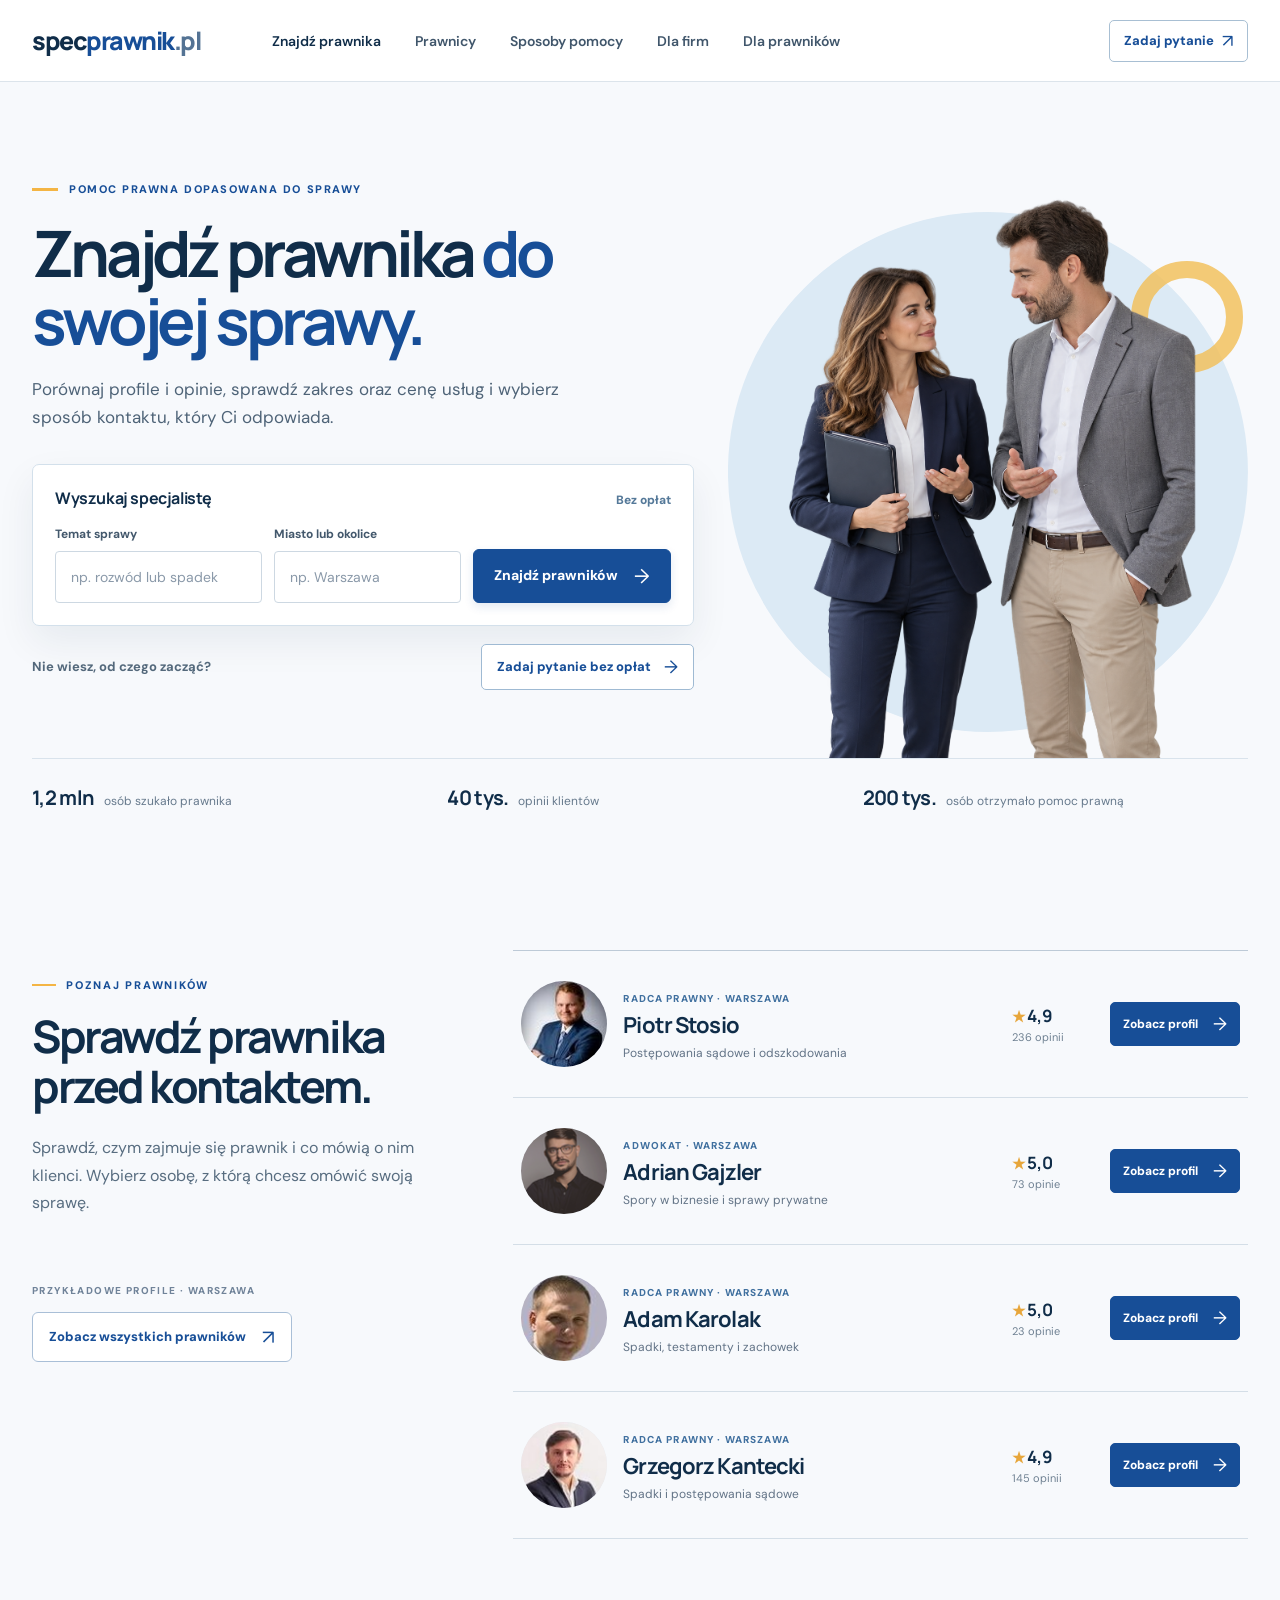
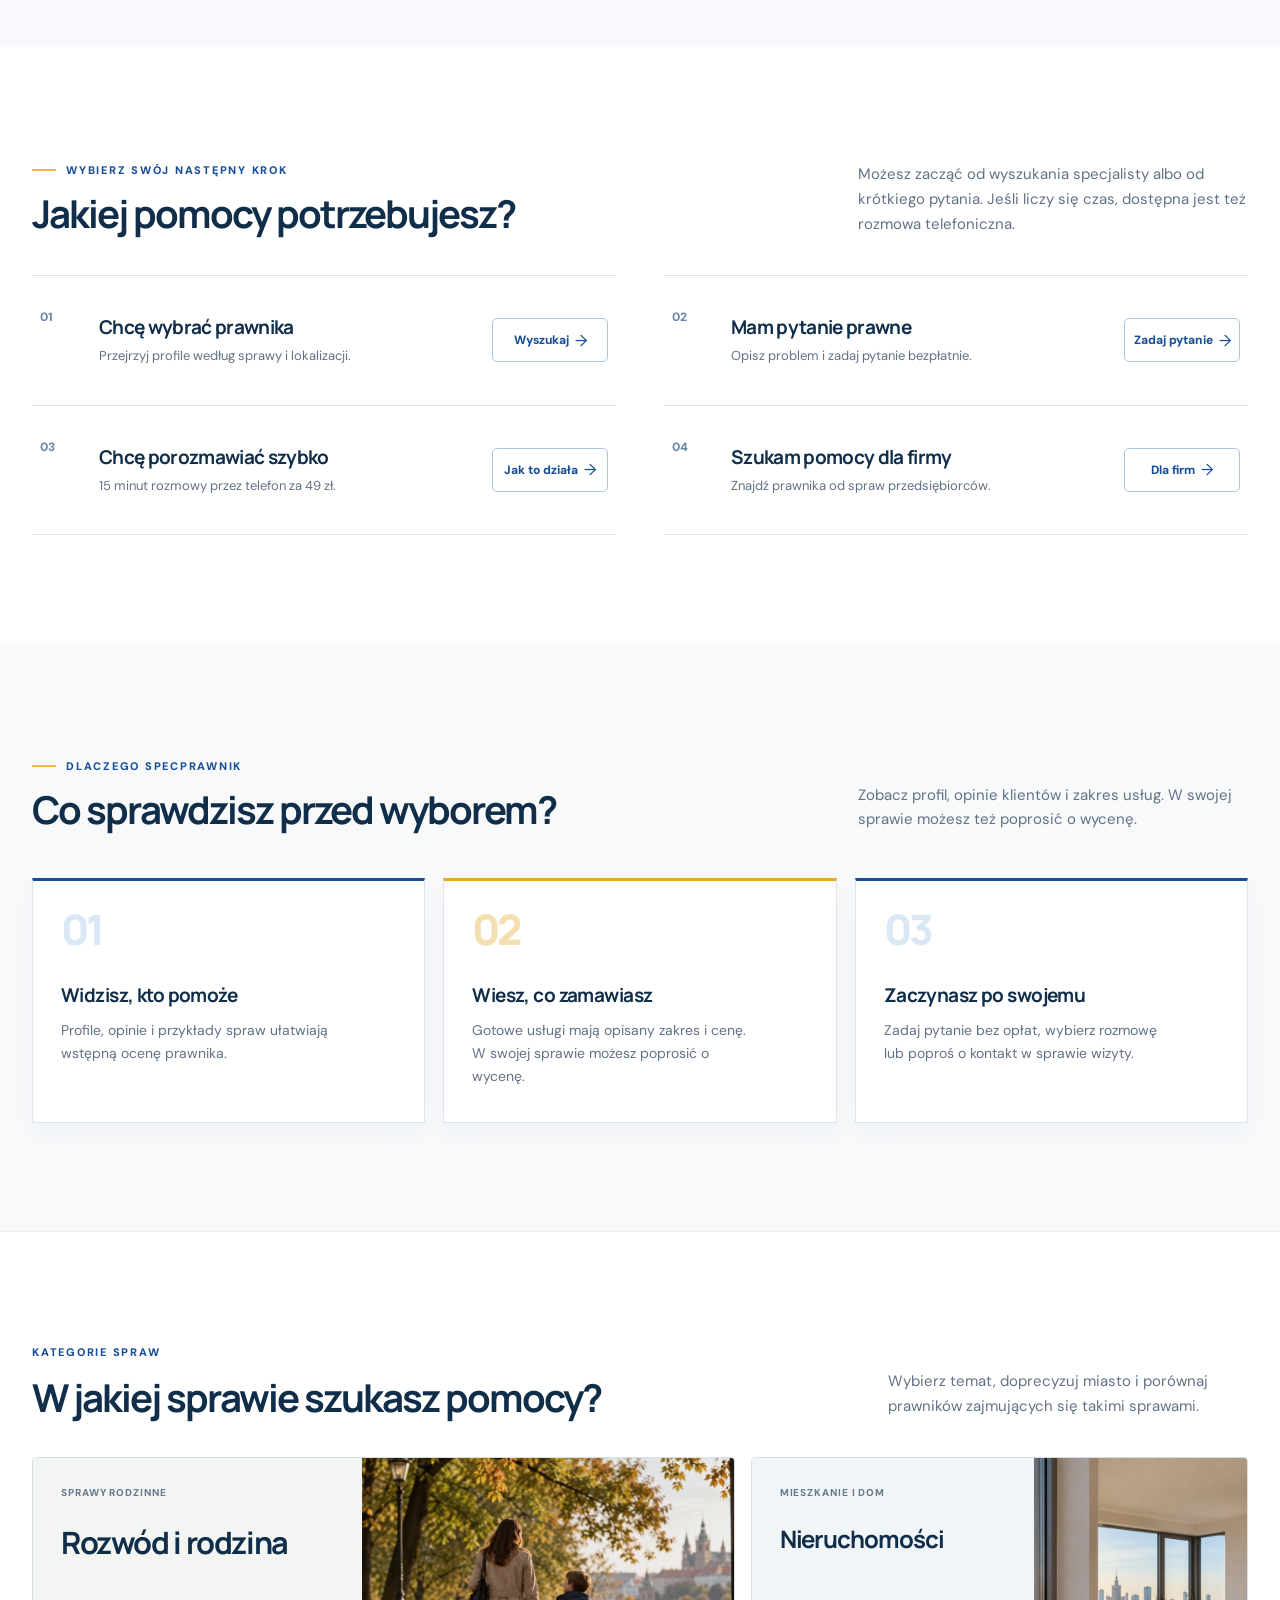
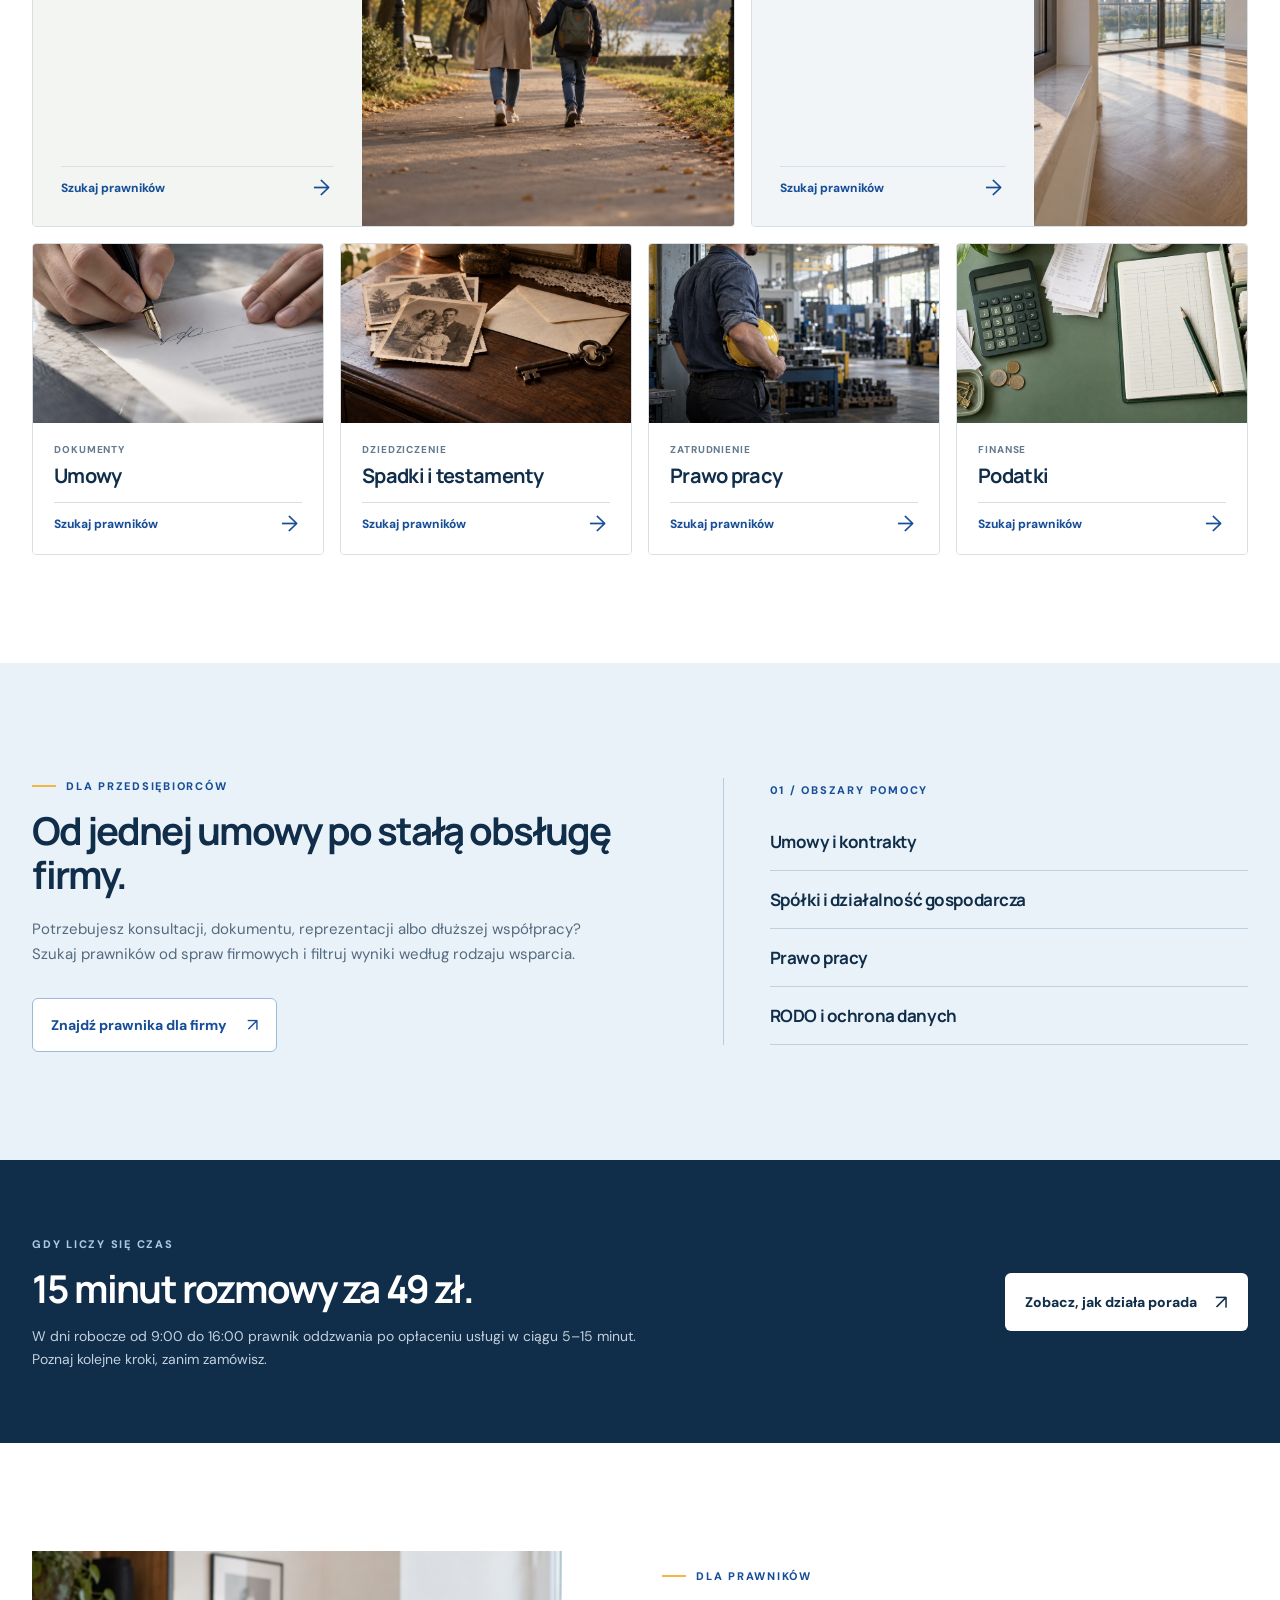
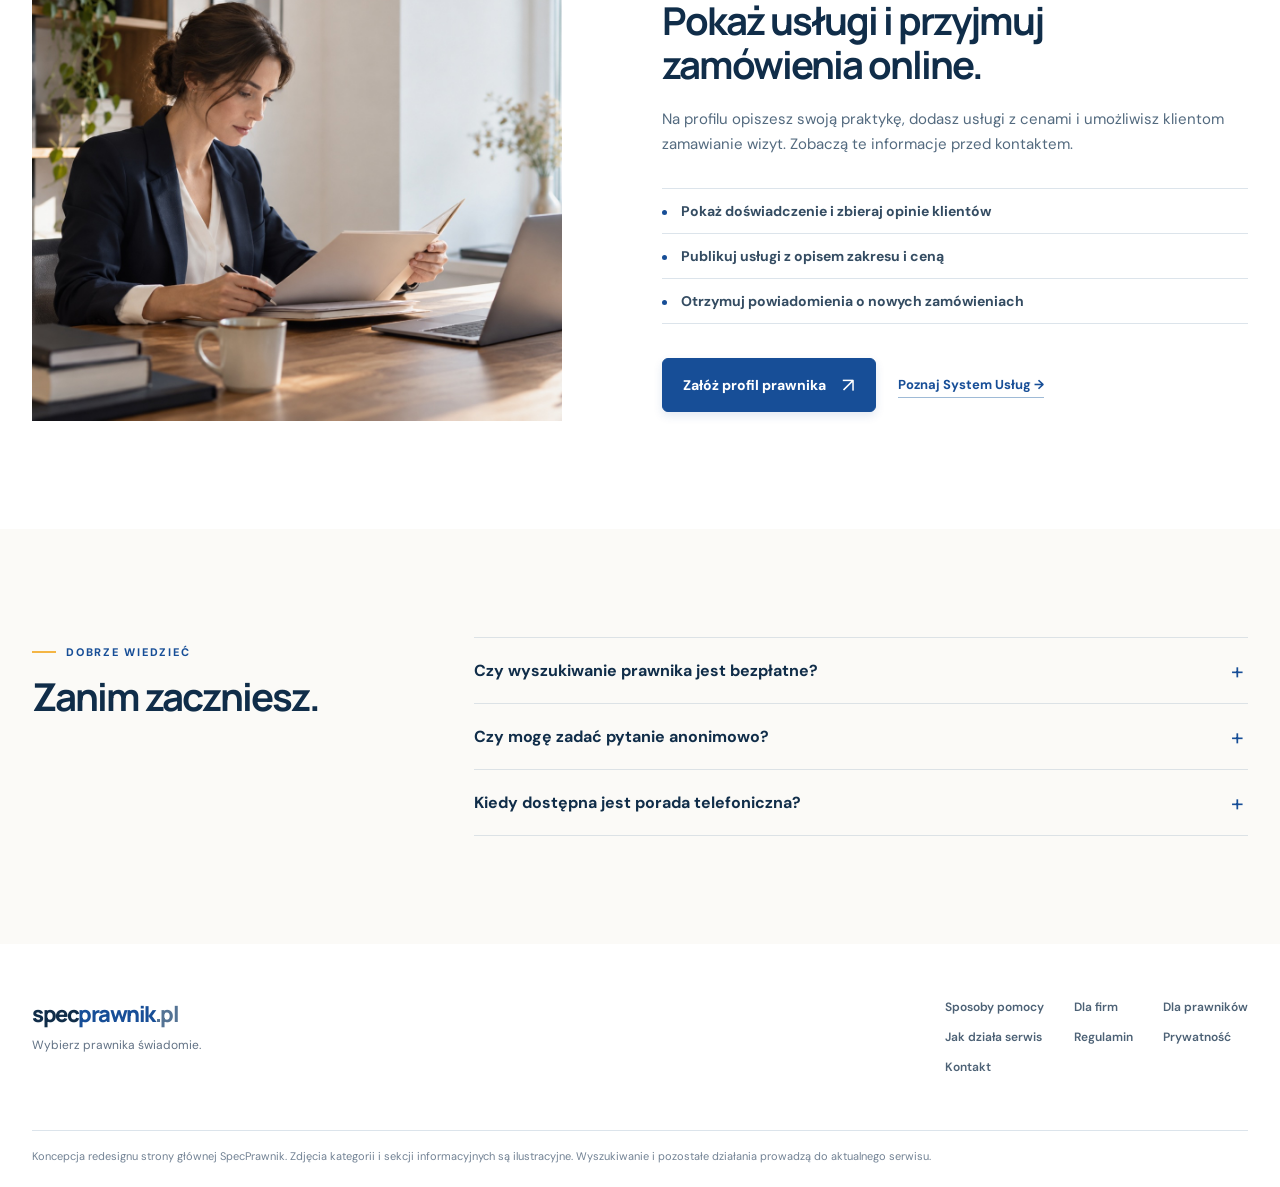
==== index.html @ a9ce884f "Initial SpecPrawnik redesign preview" ====
<!doctype html>
<html lang="pl">
  <head>
    <meta charset="UTF-8" />
    <meta name="viewport" content="width=device-width, initial-scale=1" />
    <meta name="theme-color" content="#f7f9fc" />
    <meta name="description" content="Porównaj prawników, opinie i usługi. Zadaj pytanie bez opłat, poproś o wycenę lub zamów rozmowę telefoniczną." />
    <meta name="robots" content="noindex, nofollow, noarchive, nosnippet" />
    <title>SpecPrawnik — wybierz prawnika bez zgadywania</title>
    <link rel="preconnect" href="https://fonts.googleapis.com" />
    <link rel="preconnect" href="https://fonts.gstatic.com" crossorigin />
    <link href="https://fonts.googleapis.com/css2?family=DM+Sans:wght@400;500;600;700&family=Manrope:wght@400;500;600;700;800&display=swap" rel="stylesheet" />
    <link rel="stylesheet" href="styles.css?v=7" />
    <script src="main.js?v=3" defer></script>
  </head>
  <body>
    <a class="skip-link" href="#main">Przejdź do treści</a>
    <header class="site-header">
      <div class="scroll-progress" aria-hidden="true"></div>
      <div class="shell header-inner">
        <a class="wordmark" href="#top" aria-label="SpecPrawnik, strona główna">spec<span>prawnik</span><i>.pl</i></a>
        <button class="menu-toggle" type="button" aria-label="Otwórz menu" aria-controls="main-nav" aria-expanded="false">
          <span></span><span></span><span></span>
        </button>
        <nav class="main-nav" id="main-nav" aria-label="Nawigacja główna">
          <a class="nav-active" href="#szukaj">Znajdź prawnika</a>
          <a href="#prawnicy">Prawnicy</a>
          <a href="#sciezki">Sposoby pomocy</a>
          <a href="#dla-firm">Dla firm</a>
          <a href="#dla-prawnikow">Dla prawników</a>
        </nav>
        <a class="header-login" href="https://www.specprawnik.pl/zadaj-bezplatne-pytanie/">Zadaj pytanie <span aria-hidden="true">↗</span></a>
      </div>
    </header>

    <main id="main">
      <section class="hero" id="top" aria-labelledby="hero-title">
        <div class="shell hero-inner">
          <div class="hero-stage">
            <div class="hero-copy">
              <div class="hero-eyebrow"><span aria-hidden="true"></span> POMOC PRAWNA DOPASOWANA DO SPRAWY</div>
              <h1 id="hero-title">Znajdź prawnika <em>do swojej sprawy.</em></h1>
              <p class="hero-lead">Porównaj profile i opinie, sprawdź zakres oraz cenę usług i wybierz sposób kontaktu, który Ci odpowiada.</p>

              <form class="hero-search" id="szukaj" action="https://www.specprawnik.pl/prawnik/" method="get">
                <div class="hero-search-head"><strong>Wyszukaj specjalistę</strong><span>Bez opłat</span></div>
                <div class="hero-search-fields">
                  <div class="field">
                    <label for="issue">Temat sprawy</label>
                    <input id="issue" name="q" type="search" placeholder="np. rozwód lub spadek" autocomplete="off" />
                  </div>
                  <div class="field">
                    <label for="city">Miasto lub okolice</label>
                    <input id="city" name="city" type="search" placeholder="np. Warszawa" autocomplete="address-level2" />
                  </div>
                  <button class="primary-button" type="submit">Znajdź prawników <span aria-hidden="true">→</span></button>
                </div>
              </form>

              <div class="hero-question">
                <p>Nie wiesz, od czego zacząć?</p>
                <a href="https://www.specprawnik.pl/zadaj-bezplatne-pytanie/">Zadaj pytanie bez opłat <span aria-hidden="true">→</span></a>
              </div>
            </div>
            <figure class="hero-media">
              <img src="assets/hero-people.png" alt="Ilustracyjna prawniczka rozmawia z klientem" width="1024" height="1536" fetchpriority="high" />
            </figure>
          </div>
          <div class="hero-proof" aria-label="SpecPrawnik w liczbach">
            <div><strong>1,2 mln</strong><span>osób szukało prawnika</span></div>
            <div><strong>40 tys.</strong><span>opinii klientów</span></div>
            <div><strong>200 tys.</strong><span>osób otrzymało pomoc prawną</span></div>
          </div>
        </div>
      </section>

      <section class="featured-lawyers section-space" id="prawnicy" aria-labelledby="featured-heading">
        <div class="shell featured-layout">
          <div class="featured-intro">
            <span class="section-index">POZNAJ PRAWNIKÓW</span>
            <h2 id="featured-heading">Sprawdź prawnika przed kontaktem.</h2>
            <p>Sprawdź, czym zajmuje się prawnik i co mówią o nim klienci. Wybierz osobę, z którą chcesz omówić swoją sprawę.</p>
            <div class="featured-intro-bottom">
              <span class="featured-city">PRZYKŁADOWE PROFILE · WARSZAWA</span>
              <a class="featured-all-link" href="https://www.specprawnik.pl/prawnik/">Zobacz wszystkich prawników <span aria-hidden="true">↗</span></a>
            </div>
          </div>
          <div class="lawyer-list" aria-label="Przykładowe profile prawników z Warszawy">
            <article class="lawyer-list-item">
              <a class="lawyer-row" href="https://www.specprawnik.pl/radca-prawny/piotr-stosio-57300/">
                <img src="assets/piotr-stosio.jpg" alt="" width="86" height="86" loading="lazy" />
                <div class="lawyer-row-copy"><span class="lawyer-row-role">RADCA PRAWNY · WARSZAWA</span><h3>Piotr Stosio</h3><p>Postępowania sądowe i odszkodowania</p></div>
                <div class="lawyer-row-rating"><strong><span aria-hidden="true">★</span> 4,9</strong><span>236 opinii</span></div>
                <span class="lawyer-row-action">Zobacz profil <span>→</span></span>
              </a>
            </article>
            <article class="lawyer-list-item">
              <a class="lawyer-row" href="https://www.specprawnik.pl/adwokat/adrian-gajzler-59143/">
                <img src="assets/adrian-gajzler.png" alt="" width="86" height="86" loading="lazy" />
                <div class="lawyer-row-copy"><span class="lawyer-row-role">ADWOKAT · WARSZAWA</span><h3>Adrian Gajzler</h3><p>Spory w biznesie i sprawy prywatne</p></div>
                <div class="lawyer-row-rating"><strong><span aria-hidden="true">★</span> 5,0</strong><span>73 opinie</span></div>
                <span class="lawyer-row-action">Zobacz profil <span>→</span></span>
              </a>
            </article>
            <article class="lawyer-list-item">
              <a class="lawyer-row" href="https://www.specprawnik.pl/radca-prawny/adam-karolak-50237/">
                <img src="assets/adam-karolak.jpg" alt="" width="86" height="86" loading="lazy" />
                <div class="lawyer-row-copy"><span class="lawyer-row-role">RADCA PRAWNY · WARSZAWA</span><h3>Adam Karolak</h3><p>Spadki, testamenty i zachowek</p></div>
                <div class="lawyer-row-rating"><strong><span aria-hidden="true">★</span> 5,0</strong><span>23 opinie</span></div>
                <span class="lawyer-row-action">Zobacz profil <span>→</span></span>
              </a>
            </article>
            <article class="lawyer-list-item">
              <a class="lawyer-row" href="https://www.specprawnik.pl/radca-prawny/grzegorz-kantecki-56839/">
                <img src="assets/grzegorz-kantecki.jpg" alt="" width="86" height="86" loading="lazy" />
                <div class="lawyer-row-copy"><span class="lawyer-row-role">RADCA PRAWNY · WARSZAWA</span><h3>Grzegorz Kantecki</h3><p>Spadki i postępowania sądowe</p></div>
                <div class="lawyer-row-rating"><strong><span aria-hidden="true">★</span> 4,9</strong><span>145 opinii</span></div>
                <span class="lawyer-row-action">Zobacz profil <span>→</span></span>
              </a>
            </article>
          </div>
        </div>
      </section>

      <section class="paths section-space" id="sciezki" aria-labelledby="paths-heading">
        <div class="shell">
          <div class="section-head paths-head">
            <div><span class="section-index">WYBIERZ SWÓJ NASTĘPNY KROK</span><h2 id="paths-heading">Jakiej pomocy potrzebujesz?</h2></div>
            <p>Możesz zacząć od wyszukania specjalisty albo od krótkiego pytania. Jeśli liczy się czas, dostępna jest też rozmowa telefoniczna.</p>
          </div>
          <div class="path-grid">
            <a class="path-item" href="#szukaj"><span class="path-number">01</span><div><h3>Chcę wybrać prawnika</h3><p>Przejrzyj profile według sprawy i lokalizacji.</p></div><span class="path-action" aria-hidden="true">Wyszukaj <span>→</span></span></a>
            <a class="path-item" href="https://www.specprawnik.pl/zadaj-bezplatne-pytanie/"><span class="path-number">02</span><div><h3>Mam pytanie prawne</h3><p>Opisz problem i zadaj pytanie bezpłatnie.</p></div><span class="path-action" aria-hidden="true">Zadaj pytanie <span>→</span></span></a>
            <a class="path-item" href="https://www.specprawnik.pl/konsultacja-telefoniczna/formularz-zgloszenia/"><span class="path-number">03</span><div><h3>Chcę porozmawiać szybko</h3><p>15 minut rozmowy przez telefon za 49 zł.</p></div><span class="path-action" aria-hidden="true">Jak to działa <span>→</span></span></a>
            <a class="path-item" href="#dla-firm"><span class="path-number">04</span><div><h3>Szukam pomocy dla firmy</h3><p>Znajdź prawnika od spraw przedsiębiorców.</p></div><span class="path-action" aria-hidden="true">Dla firm <span>→</span></span></a>
          </div>
        </div>
      </section>

      <section class="steps section-space" id="dlaczego-specprawnik" aria-labelledby="steps-heading">
        <div class="shell">
          <div class="section-head">
            <div>
              <span class="section-index">DLACZEGO SPECPRAWNIK</span>
              <h2 id="steps-heading">Co sprawdzisz przed wyborem?</h2>
            </div>
            <p>Zobacz profil, opinie klientów i zakres usług. W swojej sprawie możesz też poprosić o wycenę.</p>
          </div>
          <ol class="steps-list">
            <li><span class="step-number">01</span><h3>Widzisz, kto pomoże</h3><p>Profile, opinie i przykłady spraw ułatwiają wstępną ocenę prawnika.</p></li>
            <li><span class="step-number">02</span><h3>Wiesz, co zamawiasz</h3><p>Gotowe usługi mają opisany zakres i cenę. W swojej sprawie możesz poprosić o wycenę.</p></li>
            <li><span class="step-number">03</span><h3>Zaczynasz po swojemu</h3><p>Zadaj pytanie bez opłat, wybierz rozmowę lub poproś o kontakt w sprawie wizyty.</p></li>
          </ol>
        </div>
      </section>

      <section class="topics section-space" id="tematy" aria-labelledby="topics-heading">
        <div class="shell topics-layout">
          <div class="topics-intro">
            <div><span class="section-index">KATEGORIE SPRAW</span><h2 id="topics-heading">W jakiej sprawie szukasz pomocy?</h2></div>
            <p>Wybierz temat, doprecyzuj miasto i porównaj prawników zajmujących się takimi sprawami.</p>
          </div>
          <div class="topic-list" aria-label="Kategorie spraw">
            <button type="button" class="topic-card" data-topic="Rozwód i rodzina"><img src="assets/category-family-v2.jpg" alt="" loading="lazy" width="900" height="900" /><span class="topic-card-content"><span class="topic-card-number">SPRAWY RODZINNE</span><strong>Rozwód i rodzina</strong><span class="topic-card-action">Szukaj prawników <span aria-hidden="true">→</span></span></span></button>
            <button type="button" class="topic-card" data-topic="Nieruchomości"><img src="assets/category-property-v2.jpg" alt="" loading="lazy" width="900" height="900" /><span class="topic-card-content"><span class="topic-card-number">MIESZKANIE I DOM</span><strong>Nieruchomości</strong><span class="topic-card-action">Szukaj prawników <span aria-hidden="true">→</span></span></span></button>
            <button type="button" class="topic-card" data-topic="Umowy"><img src="assets/category-contracts-v2.jpg" alt="" loading="lazy" width="900" height="900" /><span class="topic-card-content"><span class="topic-card-number">DOKUMENTY</span><strong>Umowy</strong><span class="topic-card-action">Szukaj prawników <span aria-hidden="true">→</span></span></span></button>
            <button type="button" class="topic-card" data-topic="Spadki i testamenty"><img src="assets/category-inheritance-v2.jpg" alt="" loading="lazy" width="900" height="900" /><span class="topic-card-content"><span class="topic-card-number">DZIEDZICZENIE</span><strong>Spadki i testamenty</strong><span class="topic-card-action">Szukaj prawników <span aria-hidden="true">→</span></span></span></button>
            <button type="button" class="topic-card" data-topic="Prawo pracy"><img src="assets/category-work-v2.jpg" alt="" loading="lazy" width="900" height="900" /><span class="topic-card-content"><span class="topic-card-number">ZATRUDNIENIE</span><strong>Prawo pracy</strong><span class="topic-card-action">Szukaj prawników <span aria-hidden="true">→</span></span></span></button>
            <button type="button" class="topic-card" data-topic="Podatki"><img src="assets/category-taxes-v2.jpg" alt="" loading="lazy" width="900" height="900" /><span class="topic-card-content"><span class="topic-card-number">FINANSE</span><strong>Podatki</strong><span class="topic-card-action">Szukaj prawników <span aria-hidden="true">→</span></span></span></button>
          </div>
        </div>
      </section>

      <section class="business section-space" id="dla-firm" aria-labelledby="business-heading">
        <div class="shell business-layout">
          <div class="business-copy"><span class="section-index">DLA PRZEDSIĘBIORCÓW</span><h2 id="business-heading">Od jednej umowy po stałą obsługę firmy.</h2><p>Potrzebujesz konsultacji, dokumentu, reprezentacji albo dłuższej współpracy? Szukaj prawników od spraw firmowych i filtruj wyniki według rodzaju wsparcia.</p><a class="outline-button" href="https://www.specprawnik.pl/prawnik/biznes/">Znajdź prawnika dla firmy <span aria-hidden="true">↗</span></a></div>
          <div class="business-topics" aria-label="Przykładowe sprawy firmowe"><span>01 / OBSZARY POMOCY</span><p>Umowy i kontrakty</p><p>Spółki i działalność gospodarcza</p><p>Prawo pracy</p><p>RODO i ochrona danych</p></div>
        </div>
      </section>

      <section class="phone" id="porada" aria-labelledby="phone-heading">
        <div class="shell phone-inner">
          <div><span class="section-index">GDY LICZY SIĘ CZAS</span><h2 id="phone-heading">15 minut rozmowy za 49 zł.</h2><p>W dni robocze od 9:00 do 16:00 prawnik oddzwania po opłaceniu usługi w ciągu 5–15 minut. Poznaj kolejne kroki, zanim zamówisz.</p></div>
          <a class="phone-button" href="https://www.specprawnik.pl/konsultacja-telefoniczna/formularz-zgloszenia/">Zobacz, jak działa porada <span aria-hidden="true">↗</span></a>
        </div>
      </section>

      <section class="lawyers section-space" id="dla-prawnikow" aria-labelledby="lawyers-heading">
        <div class="shell lawyers-layout">
          <figure class="lawyers-visual"><img src="assets/lawyer-workspace.jpg" alt="Ilustracyjne zdjęcie osoby pracującej nad dokumentami w kancelarii" width="1400" height="1050" loading="lazy" /></figure>
          <div class="lawyers-copy"><span class="section-index">DLA PRAWNIKÓW</span><h2 id="lawyers-heading">Pokaż usługi i przyjmuj zamówienia online.</h2><p>Na profilu opiszesz swoją praktykę, dodasz usługi z cenami i umożliwisz klientom zamawianie wizyt. Zobaczą te informacje przed kontaktem.</p><ul><li>Pokaż doświadczenie i zbieraj opinie klientów</li><li>Publikuj usługi z opisem zakresu i ceną</li><li>Otrzymuj powiadomienia o nowych zamówieniach</li></ul><div class="lawyer-actions"><a class="primary-button" href="https://www.specprawnik.pl/dodaj-prawnika/">Załóż profil prawnika <span aria-hidden="true">↗</span></a><a class="subtle-link" href="https://www.specprawnik.pl/dla-prawnikow/activbox/">Poznaj System Usług <span aria-hidden="true">→</span></a></div></div>
        </div>
      </section>

      <section class="faq section-space" aria-labelledby="faq-heading">
        <div class="shell faq-layout"><div><span class="section-index">DOBRZE WIEDZIEĆ</span><h2 id="faq-heading">Zanim zaczniesz.</h2></div><div class="faq-list"><details><summary>Czy wyszukiwanie prawnika jest bezpłatne?</summary><p>Tak. Profile i opinie możesz przeglądać bez opłat. Ceny gotowych usług są podane w ofertach; w innych sprawach możesz poprosić prawnika o wycenę.</p></details><details><summary>Czy mogę zadać pytanie anonimowo?</summary><p>Tak. Formularz bezpłatnego pytania umożliwia opisanie sprawy bez podawania imienia i nazwiska. Adres e-mail służy do otrzymania odpowiedzi.</p></details><details><summary>Kiedy dostępna jest porada telefoniczna?</summary><p>Usługa 15-minutowej rozmowy za 49 zł jest dostępna w dni robocze od 9:00 do 16:00.</p></details></div></div>
      </section>
    </main>

    <footer class="site-footer">
      <div class="shell footer-inner">
        <div><a class="wordmark footer-brand" href="#top">spec<span>prawnik</span><i>.pl</i></a><p>Wybierz prawnika świadomie.</p></div>
        <nav aria-label="Linki w stopce"><a href="#sciezki">Sposoby pomocy</a><a href="#dla-firm">Dla firm</a><a href="#dla-prawnikow">Dla prawników</a><a href="https://www.specprawnik.pl/jak-dziala-serwis/">Jak działa serwis</a><a href="https://www.specprawnik.pl/regulamin/">Regulamin</a><a href="https://www.specprawnik.pl/dane-osobowe/">Prywatność</a><a href="https://www.specprawnik.pl/inne/kontakt/">Kontakt</a></nav>
      </div>
      <div class="shell footer-bottom">Koncepcja redesignu strony głównej SpecPrawnik. Zdjęcia kategorii i sekcji informacyjnych są ilustracyjne. Wyszukiwanie i pozostałe działania prowadzą do aktualnego serwisu.</div>
    </footer>
  </body>
</html>
---- styles.css ----
:root{color-scheme:light;--navy:#102d49;--blue:#174e97;--blue-hover:#0e3974;--ink:#193047;--muted:#627285;--line:#dce4eb;--paper:#fff;--mist:#f6f9fc;--warm:#f4b544;--focus:#e6a42a}
*{box-sizing:border-box}
html{scroll-behavior:smooth}
body{margin:0;background:var(--paper);color:var(--ink);font-family:'DM Sans',Arial,sans-serif;-webkit-font-smoothing:antialiased}
button,input{font:inherit}
button{cursor:pointer}
a{color:inherit;text-decoration:none}
a:focus-visible,button:focus-visible,input:focus-visible{outline:3px solid var(--focus);outline-offset:3px}
.shell{width:min(100% - 64px,1280px);margin:0 auto}
.skip-link{position:absolute;left:16px;top:-60px;background:#fff;padding:10px 14px;z-index:100}
.skip-link:focus{top:10px}
.site-header{height:82px;background:#fff;border-bottom:1px solid var(--line);position:relative;z-index:20}
.header-inner{height:100%;display:flex;align-items:center;gap:48px}
.wordmark{white-space:nowrap;color:var(--navy);font-family:Manrope,Arial,sans-serif;font-size:25px;font-weight:800;letter-spacing:-1.5px}
.wordmark span{color:var(--blue)}
.wordmark i{font-style:normal;color:#547394}
.main-nav{display:flex;align-items:center;gap:34px;margin-left:24px;font-size:14px;font-weight:600;color:#40566b}
.main-nav a,.header-login{transition:color .18s ease}
.main-nav a:hover,.header-login:hover{color:var(--blue)}
.main-nav .nav-active{color:var(--navy)}
.nav-arrow{font-size:16px;margin-left:2px}
.header-login{margin-left:auto;display:inline-flex;align-items:center;gap:8px;min-height:42px;padding:9px 14px;border:1px solid #a8bfd3;border-radius:5px;background:#fff;font-size:13px;font-weight:800;color:var(--blue);white-space:nowrap}
.header-login:hover{background:#edf5fc;border-color:var(--blue)}
.header-login span{margin-left:0;font-size:18px;font-weight:400;line-height:1}
.menu-toggle{display:none}
.hero{background:var(--mist)}
.hero-inner{padding-top:82px;padding-bottom:0}
.hero-intro{max-width:800px}
.intro-tag,.section-index{font-size:11px;font-weight:800;letter-spacing:.16em;text-transform:uppercase;color:var(--blue)}
.intro-tag{display:flex;align-items:center;gap:10px}
.tag-dot{width:7px;height:7px;background:var(--warm);border-radius:50%}
h1,h2,h3,p{margin-top:0}
h1,h2,h3{font-family:Manrope,Arial,sans-serif;color:var(--navy)}
h1{font-size:clamp(42px,4.2vw,64px);line-height:1.1;letter-spacing:-.057em;font-weight:700;margin:22px 0 22px}
.hero-intro>p{font-size:19px;line-height:1.6;color:#52657a;max-width:620px;margin-bottom:0}
.help-layout{display:grid;grid-template-columns:minmax(0,1.78fr) minmax(310px,.82fr);gap:32px;margin-top:72px;align-items:stretch}
.search-area{background:#fff;border:1px solid var(--line);padding:32px 34px 27px;box-shadow:0 16px 42px rgba(16,45,73,.045)}
.area-heading{display:flex;align-items:end;justify-content:space-between;gap:18px;margin-bottom:26px}
.area-heading h2{font-size:23px;letter-spacing:-.035em;line-height:1.25;margin:10px 0 0}
.area-caption{font-size:12px;color:var(--muted);white-space:nowrap;padding-bottom:3px}
.search-form{display:grid;grid-template-columns:minmax(0,1fr) minmax(0,.85fr) auto;gap:12px;align-items:end}
.field{min-width:0}
.field label{display:block;font-size:12px;font-weight:700;color:#43586c;margin-bottom:9px}
.field input{height:52px;width:100%;border:1px solid #cdd8e2;border-radius:4px;padding:0 15px;color:var(--navy);background:#fff;font-size:14px;transition:border-color .15s,box-shadow .15s}
.field input::placeholder{color:#8a99a9}
.field input:hover{border-color:#9fb4c8}
.field input:focus{border-color:var(--blue);box-shadow:0 0 0 3px rgba(23,78,151,.1);outline:0}
.primary-button{min-height:54px;min-width:180px;padding:13px 20px;display:inline-flex;align-items:center;justify-content:center;gap:16px;border:1px solid var(--blue);border-radius:6px;background:var(--blue);color:#fff;font-size:14px;font-weight:800;line-height:1.3;white-space:nowrap;box-shadow:0 4px 10px rgba(23,78,151,.12);transition:background .2s,box-shadow .2s}
.primary-button:hover{background:var(--blue-hover);box-shadow:0 6px 16px rgba(23,78,151,.2)}
.primary-button span{font-size:20px;line-height:1;font-weight:400}
.search-note{font-size:12px;color:var(--muted);margin:18px 0 0}
.question-area{border:1px solid #ccd9e6;background:#eaf2f9;padding:32px 34px 27px;display:flex;flex-direction:column}
.question-area h2{font-size:23px;line-height:1.3;letter-spacing:-.04em;margin:12px 0 12px}
.question-area>p{font-size:14px;line-height:1.55;color:#52667a;margin-bottom:0}
.text-button{font-weight:800;font-size:14px;color:#fff;background:var(--blue);display:inline-flex;align-items:center;justify-content:center;gap:15px;border:1px solid var(--blue);border-radius:6px;padding:14px 18px;min-height:50px;width:max-content;max-width:100%;margin-top:auto;transition:background .2s}
.text-button:hover{background:var(--blue-hover)}
.text-button span{font-size:19px;font-weight:400}
.question-area .question-note{font-size:11px;color:#668096;margin-top:12px}
.trust-line{display:flex;gap:0;padding:34px 0 40px;margin-top:38px;border-top:1px solid var(--line)}
.trust-line>div{display:flex;align-items:baseline;gap:10px;padding-right:36px;margin-right:36px;border-right:1px solid #cbd8e4}
.trust-line>div:last-child{border-right:0}
.trust-line strong{font-family:Manrope,Arial,sans-serif;font-size:17px;color:var(--navy);white-space:nowrap}
.trust-line span{font-size:12px;color:#607488}
.section-space{padding:108px 0}
.section-head{display:flex;align-items:end;justify-content:space-between;gap:32px;margin-bottom:46px}
.section-head h2,.topics h2{font-size:clamp(30px,3vw,42px);letter-spacing:-.052em;line-height:1.16;margin:15px 0 0;font-weight:700}
.section-head>p{font-size:15px;color:var(--muted);line-height:1.65;max-width:390px;margin:0}
.steps-list{display:grid;grid-template-columns:repeat(3,1fr);gap:32px;padding:0;list-style:none;margin:0;border-top:1px solid var(--line)}
.steps-list li{padding-top:24px;position:relative}
.step-number{font-size:12px;font-weight:800;color:var(--blue)}
.steps-list h3{font-size:19px;letter-spacing:-.03em;margin:29px 0 12px}
.steps-list p{color:var(--muted);font-size:14px;line-height:1.65;max-width:280px;margin:0}
.topics{background:#f7f9fb;border-top:1px solid #eef1f4}
.topics-layout{display:block}
.topics-intro{display:flex;justify-content:space-between;align-items:end;gap:40px;margin-bottom:36px}
.topics-intro h2{max-width:650px}
.topics-intro p{font-size:15px;color:var(--muted);line-height:1.65;max-width:360px;margin:0 0 2px}
.topic-list{display:grid;grid-template-columns:repeat(3,minmax(0,1fr));gap:18px}
.topic-card{position:relative;isolation:isolate;display:flex;align-items:flex-end;min-width:0;width:100%;height:315px;padding:0;overflow:hidden;border:0;border-radius:6px;background:#203c57;text-align:left;color:#fff;cursor:pointer;box-shadow:0 10px 26px rgba(16,45,73,.07);transition:box-shadow .25s,transform .25s}
.topic-card::after{content:'';position:absolute;z-index:0;inset:0;background:linear-gradient(0deg,rgba(var(--card-shade,8,29,50),.94) 0%,rgba(var(--card-shade,8,29,50),.61) 31%,rgba(var(--card-shade,8,29,50),.08) 67%,transparent 100%)}
.topic-card:nth-child(1){--card-shade:28,45,34}
.topic-card:nth-child(2){--card-shade:16,37,54}
.topic-card:nth-child(3){--card-shade:57,43,30}
.topic-card:nth-child(4){--card-shade:55,33,24}
.topic-card:nth-child(5){--card-shade:27,40,49}
.topic-card:nth-child(6){--card-shade:24,53,42}
.topic-card img{position:absolute;inset:0;width:100%;height:100%;object-fit:cover;object-position:center;transition:transform .35s}
.topic-card:hover{transform:translateY(-3px);box-shadow:0 16px 30px rgba(16,45,73,.16)}
.topic-card:hover img{transform:scale(1.04)}
.topic-card-content{position:relative;z-index:1;display:flex;flex-direction:column;align-items:flex-start;width:100%;padding:26px}
.topic-card-number{color:#bbd2e5;font-size:10px;font-weight:800;letter-spacing:.14em}
.topic-card strong{font-family:Manrope,Arial,sans-serif;font-size:23px;line-height:1.2;letter-spacing:-.035em;margin-top:8px}
.topic-card-action{display:inline-flex;align-items:center;gap:10px;min-height:32px;margin-top:16px;padding-bottom:3px;border-bottom:1px solid rgba(255,255,255,.75);font-size:12px;font-weight:800}
.topic-card-action span{font-size:20px;font-weight:400;line-height:1}
.phone{background:var(--navy);color:#fff}
.phone-inner{display:flex;justify-content:space-between;align-items:center;gap:50px;padding-top:72px;padding-bottom:72px}
.phone .section-index{color:#a9c9e9}
.phone h2{color:#fff;letter-spacing:-.05em;font-size:clamp(28px,3vw,40px);line-height:1.15;max-width:600px;margin:14px 0}
.phone p{color:#c3d1de;max-width:620px;margin:0;font-size:14px;line-height:1.65}
.phone-button{white-space:nowrap;background:#fff;color:var(--navy);font-size:14px;font-weight:800;padding:16px 20px;min-height:54px;border-radius:6px;display:flex;gap:18px;align-items:center;transition:background .2s}
.phone-button:hover{background:#eaf2f9}
.phone-button span{font-size:20px;font-weight:400}
.site-footer{background:#fff}
.footer-inner{padding:55px 0;display:flex;justify-content:space-between;gap:32px}
.footer-brand{font-size:22px}
.footer-inner p{margin:8px 0 0;color:var(--muted);font-size:12px}
.footer-inner nav{display:flex;gap:30px;align-items:start;font-size:12px;font-weight:600;color:#4c6175}
.footer-inner nav a:hover{text-decoration:underline}
.footer-bottom{border-top:1px solid var(--line);padding:18px 0 24px;font-size:11px;color:#728294}
@media(max-width:1100px){.header-inner{gap:24px}.main-nav{gap:18px;margin-left:8px}.help-layout{grid-template-columns:1.4fr .8fr;gap:18px}.search-form{grid-template-columns:1fr 1fr}.primary-button{grid-column:1/-1;width:100%}.question-area{min-height:280px}.topics-layout{gap:50px}}
@media(max-width:760px){.shell{width:min(100% - 36px,1280px)}.site-header{height:68px}.wordmark{font-size:23px}.header-login{display:none}.menu-toggle{display:flex;margin-left:auto;border:0;background:none;padding:8px;flex-direction:column;gap:5px}.menu-toggle span{display:block;width:22px;height:2px;background:var(--navy)}.main-nav{display:none;position:absolute;left:0;right:0;top:68px;margin:0;padding:14px 18px 22px;background:#fff;border-bottom:1px solid var(--line);box-shadow:0 16px 25px rgba(16,45,73,.08);flex-direction:column;align-items:stretch;gap:0}.main-nav.is-open{display:flex}.main-nav a{padding:12px 0;border-bottom:1px solid #edf1f4}.hero-inner{padding-top:55px}.hero-intro>p{font-size:16px}.help-layout{margin-top:44px;display:grid;grid-template-columns:1fr;gap:14px}.search-area,.question-area{padding:24px 20px}.search-form{grid-template-columns:1fr}.primary-button{grid-column:auto}.area-heading{display:block}.area-caption{display:block;margin-top:8px}.question-area{min-height:auto}.text-button{margin-top:20px}.trust-line{margin-top:18px;display:grid;grid-template-columns:1fr 1fr;gap:18px;padding:25px 0}.trust-line>div{display:block;border:0;margin:0;padding:0}.trust-line strong,.trust-line span{display:block}.trust-line span{line-height:1.4;margin-top:4px}.section-space{padding:72px 0}.section-head{display:block}.section-head>p{margin-top:18px}.steps-list{grid-template-columns:1fr;gap:0}.steps-list li{padding:20px 0;border-bottom:1px solid var(--line)}.steps-list h3{margin:10px 0 8px}.phone-inner{display:block;padding-top:64px;padding-bottom:64px}.phone-button{width:max-content;max-width:100%;white-space:normal;margin-top:28px}.footer-inner{display:block}.footer-inner nav{margin-top:30px;display:grid;grid-template-columns:1fr 1fr;gap:16px}}
@media(max-width:410px){h1{font-size:39px}.trust-line{grid-template-columns:1fr}.area-heading h2{font-size:21px}.footer-inner nav{grid-template-columns:1fr}}
@media(prefers-reduced-motion:reduce){html{scroll-behavior:auto}*,*:before,*:after{transition-duration:.01ms!important;animation-duration:.01ms!important}}

/* Expanded journeys and editorial imagery */
.hero-top{display:grid;grid-template-columns:minmax(0,1.07fr) minmax(0,.93fr);gap:64px;align-items:center}
.hero-top .hero-intro{max-width:650px}
.hero-top h1{font-size:clamp(42px,4vw,59px);max-width:650px}
.hero-benefits{display:flex;flex-wrap:wrap;gap:10px 20px;list-style:none;padding:0;margin:25px 0 0}
.hero-benefits li{display:flex;align-items:center;gap:8px;color:#35536e;font-size:12px;font-weight:700;white-space:nowrap}
.benefit-check{display:grid;place-items:center;width:17px;height:17px;border-radius:50%;background:#dcebf7;color:var(--blue);font-size:11px;font-weight:800;flex:none}
.hero-visual,.lawyers-visual{margin:0;overflow:hidden}
.hero-visual{height:350px;position:relative;background:#dde7ef}
.hero-visual img,.lawyers-visual img{display:block;width:100%;height:100%;object-fit:cover}
.hero-visual img{object-position:58% center}
.site-header{position:sticky;top:0}
section[id],.help-layout[id]{scroll-margin-top:94px}
.hero .help-layout{margin-top:46px}
.featured-lawyers{background:#f7f9fc}
.featured-layout{display:grid;grid-template-columns:minmax(0,.72fr) minmax(0,1.35fr);gap:clamp(50px,7vw,110px);align-items:start}
.featured-intro{padding-top:20px;position:sticky;top:110px}
.featured-intro h2{font-size:clamp(38px,3.5vw,52px);line-height:1.12;letter-spacing:-.055em;margin:19px 0 23px;max-width:450px}
.featured-intro>p{font-size:16px;line-height:1.7;color:#586d80;max-width:400px;margin-bottom:0}
.featured-intro-bottom{margin-top:68px}
.featured-city{display:block;color:#708399;font-size:10px;font-weight:800;letter-spacing:.14em;margin-bottom:15px}
.featured-all-link{display:inline-flex;align-items:center;justify-content:center;gap:16px;color:var(--blue);background:#fff;border:1px solid #a9bfd7;border-radius:6px;min-height:50px;padding:12px 16px;font-size:13px;font-weight:800;transition:background .2s,border-color .2s}
.featured-all-link:hover{background:#eaf2fa;border-color:var(--blue)}
.featured-all-link span{font-size:20px;line-height:1;font-weight:400}
.lawyer-list{border-top:1px solid #bdcad7}
.lawyer-list-item{border-bottom:1px solid #d4dee7}
.lawyer-row{display:grid;grid-template-columns:86px minmax(0,1fr) 82px 130px;gap:16px;align-items:center;min-height:146px;padding:22px 8px;transition:background .2s}
.lawyer-row:hover{background:#edf3f9}
.lawyer-row img{display:block;width:86px;height:86px;object-fit:cover;object-position:center top;border-radius:50%;background:#e7edf3}
.lawyer-row-copy{min-width:0}
.lawyer-row-role{color:#40709f;font-size:10px;font-weight:800;letter-spacing:.115em}
.lawyer-row h3{font-size:22px;line-height:1.25;letter-spacing:-.04em;margin:5px 0 6px}
.lawyer-row p{color:#627386;font-size:12px;line-height:1.45;margin:0}
.lawyer-row-rating{display:flex;flex-direction:column;gap:3px;white-space:nowrap}
.lawyer-row-rating strong{font-family:Manrope,Arial,sans-serif;color:var(--navy);font-size:17px;letter-spacing:-.02em}
.lawyer-row-rating strong span{color:#e7a63b;font-size:15px}
.lawyer-row-rating>span{color:#6f8192;font-size:11px}
.lawyer-row-action{display:inline-flex;align-items:center;justify-content:space-between;gap:8px;min-height:44px;padding:10px 12px;border:1px solid var(--blue);border-radius:5px;background:var(--blue);color:#fff;font-size:12px;font-weight:800;white-space:nowrap;transition:background .2s,border-color .2s,color .2s}
.lawyer-row-action span{font-size:18px;font-weight:400;line-height:1}
.lawyer-row:hover .lawyer-row-action{background:var(--blue-hover);border-color:var(--blue-hover);color:#fff}
.paths{background:#fff}
.paths-head{margin-bottom:38px}
.path-grid{display:grid;grid-template-columns:repeat(2,minmax(0,1fr));gap:0 48px}
.path-item{min-height:130px;border-top:1px solid var(--line);display:grid;grid-template-columns:44px minmax(0,1fr) 116px;align-items:center;gap:15px;padding:0 8px;transition:background .2s}
.path-item:nth-last-child(-n+2){border-bottom:1px solid var(--line)}
.path-item:hover{background:#f0f6fb}
.path-number{font-size:12px;font-weight:800;color:#6887a8;align-self:start;padding-top:33px}
.path-item h3{font-size:19px;letter-spacing:-.035em;margin:0 0 6px}
.path-item p{font-size:13px;color:var(--muted);line-height:1.5;margin:0}
.path-action{display:inline-flex;align-items:center;justify-content:center;gap:6px;min-height:44px;padding:8px;border:1px solid #aec5dd;border-radius:5px;background:#fff;color:var(--blue);font-size:12px;font-weight:800;white-space:nowrap}
.path-action span{font-size:16px;font-weight:400}
.path-item:hover .path-action{background:var(--blue);border-color:var(--blue);color:#fff}
.steps{background:#f7f9fb}
.business{background:#eaf2f9}
.business-layout{display:grid;grid-template-columns:minmax(0,1.05fr) minmax(0,.95fr);gap:110px;align-items:center}
.business-copy h2,.lawyers-copy h2,.faq h2{font-size:clamp(30px,3vw,43px);letter-spacing:-.052em;line-height:1.15;margin:16px 0 20px}
.business-copy>p,.lawyers-copy>p{font-size:15px;line-height:1.7;color:#536a7f;max-width:580px;margin-bottom:30px}
.outline-button{display:inline-flex;align-items:center;justify-content:center;gap:20px;min-height:52px;background:#fff;border:1px solid #9dbbd6;border-radius:6px;color:var(--blue);padding:14px 18px;font-size:14px;font-weight:800;transition:border-color .2s,background .2s}
.outline-button:hover{border-color:var(--blue);background:#f7fbff}
.outline-button span{font-size:18px;font-weight:400}
.business-topics{border-left:1px solid #b8cbdc;padding-left:46px}
.business-topics>span{font-size:11px;letter-spacing:.16em;font-weight:800;color:var(--blue)}
.business-topics p{font-family:Manrope,Arial,sans-serif;font-size:17px;letter-spacing:-.025em;font-weight:700;color:var(--navy);border-bottom:1px solid #bfd0df;padding:17px 0;margin:0}
.business-topics p:first-of-type{margin-top:14px}
.lawyers-layout{display:grid;grid-template-columns:minmax(0,.95fr) minmax(0,1.05fr);gap:100px;align-items:center}
.lawyers-visual{height:470px;background:#e9eef3}
.lawyers-visual img{object-position:37% center}
.lawyers-copy{max-width:600px}
.lawyers-copy ul{list-style:none;padding:0;margin:0 0 34px;border-top:1px solid var(--line)}
.lawyers-copy li{font-size:14px;font-weight:700;color:#344c62;padding:13px 0;border-bottom:1px solid var(--line)}
.lawyers-copy li::before{content:'';display:inline-block;width:5px;height:5px;border-radius:50%;background:var(--blue);vertical-align:middle;margin-right:14px}
.lawyer-actions{display:flex;flex-wrap:wrap;align-items:center;gap:22px}
.lawyer-actions .primary-button{width:max-content}
.subtle-link{font-size:13px;color:var(--blue);font-weight:700;border-bottom:1px solid #9ebad6;padding:4px 0}
.subtle-link:hover{border-color:var(--blue)}
.faq{background:#fbfaf7}
.faq-layout{display:grid;grid-template-columns:.6fr 1.4fr;gap:110px}
.faq-list{border-top:1px solid #dce2e6}
.faq-list details{border-bottom:1px solid #dce2e6}
.faq-list summary{list-style:none;cursor:pointer;padding:22px 38px 22px 0;position:relative;color:var(--navy);font-size:16px;font-weight:700}
.faq-list summary:hover{color:var(--blue);background:#f3f7fb}
.faq-list summary::-webkit-details-marker{display:none}
.faq-list summary::after{content:'+';position:absolute;right:4px;top:18px;font-size:23px;font-weight:400;color:var(--blue)}
.faq-list details[open] summary::after{content:'−'}
.faq-list details p{font-size:14px;line-height:1.65;color:var(--muted);max-width:650px;margin:-3px 0 24px}
.footer-inner nav{max-width:590px;display:grid;grid-template-columns:repeat(3,max-content);gap:14px 30px}
@media(max-width:1100px){.hero-top{gap:30px}.hero-visual{height:320px}.business-layout,.lawyers-layout,.faq-layout{gap:54px}.footer-inner nav{grid-template-columns:repeat(2,max-content)}.featured-layout{grid-template-columns:1fr;gap:40px}.featured-intro{position:static;padding-top:0}.featured-intro h2{max-width:700px}.featured-intro>p{max-width:700px}.featured-intro-bottom{margin-top:24px}.lawyer-row{grid-template-columns:86px minmax(0,1fr) 100px 130px}}
@media(max-width:760px){section[id],.help-layout[id]{scroll-margin-top:78px}.hero-top{display:block}.hero-top h1{font-size:clamp(38px,9vw,54px)}.hero-benefits{gap:9px 15px;margin-top:22px}.hero-visual{margin-top:35px;height:270px}.hero .help-layout{margin-top:24px}.paths-head{margin-bottom:26px}.path-grid{display:block}.path-item:nth-last-child(2){border-bottom:0}.path-item{min-height:110px;grid-template-columns:35px minmax(0,1fr) 116px}.path-item h3{font-size:16px}.path-item p{font-size:12px}.path-number{padding-top:25px}.business-layout,.lawyers-layout,.faq-layout{display:block}.business-topics{border-left:0;border-top:1px solid #b8cbdc;padding:22px 0 0;margin-top:45px}.lawyers-visual{height:300px;margin-bottom:35px}.faq-list{margin-top:32px}.footer-inner nav{grid-template-columns:1fr 1fr;gap:16px 22px}}
@media(max-width:760px){.featured-layout{gap:29px}.featured-intro h2{font-size:clamp(32px,8.4vw,42px);max-width:520px;margin:14px 0 16px}.featured-intro>p{font-size:14px;line-height:1.6}.featured-intro-bottom{margin-top:24px}.featured-city{margin-bottom:12px}.lawyer-row{grid-template-columns:68px minmax(0,1fr);grid-template-rows:auto auto auto;gap:0 13px;min-height:150px;padding:18px 0}.lawyer-row img{width:68px;height:68px;grid-column:1;grid-row:1/3;align-self:start}.lawyer-row-copy{grid-column:2;grid-row:1}.lawyer-row-role{font-size:9px;letter-spacing:.08em}.lawyer-row h3{font-size:18px;margin:4px 0}.lawyer-row p{font-size:11px}.lawyer-row-rating{grid-column:2;grid-row:2;flex-direction:row;align-items:baseline;gap:10px;margin-top:9px}.lawyer-row-rating strong{font-size:14px}.lawyer-row-rating strong span{font-size:13px}.lawyer-row-rating>span{font-size:11px}.lawyer-row-action{grid-column:2;grid-row:3;justify-self:start;margin-top:12px}}
@media(max-width:410px){.hero-visual{height:225px}.path-item{grid-template-columns:28px minmax(0,1fr);gap:10px;padding:15px 8px}.path-number{grid-column:1;grid-row:1/3;padding-top:5px}.path-item>div{grid-column:2;grid-row:1}.path-action{grid-column:2;grid-row:2;justify-self:start;min-width:105px}.lawyer-actions .primary-button{width:100%}.footer-inner nav{grid-template-columns:1fr}}
@media(max-width:760px){.hero-inner{display:flex;flex-direction:column}.hero-top{display:contents}.hero-intro{order:1}.hero .help-layout{order:2;width:100%;margin-top:30px}.hero-visual{order:3;width:100%;margin-top:22px}.trust-line{order:4;width:100%}}
@media(max-width:760px){.menu-toggle{min-width:44px;min-height:44px;align-items:center;justify-content:center;border:1px solid #b9cbdc;border-radius:5px;background:#fff}.menu-toggle:hover{background:#edf5fc}}
@media(max-width:760px){.topics-intro{display:block;margin-bottom:25px}.topics-intro h2{max-width:520px}.topics-intro p{margin:16px 0 0;max-width:520px}.topic-list{grid-template-columns:repeat(2,minmax(0,1fr));gap:12px}.topic-card{height:232px}.topic-card-content{padding:15px}.topic-card-number{font-size:9px;letter-spacing:.07em}.topic-card strong{font-size:17px;margin-top:6px}.topic-card-action{font-size:11px;gap:6px;margin-top:12px}.topic-card-action span{font-size:17px}}
@media(max-width:360px){.topic-list{grid-template-columns:1fr}.topic-card{height:235px}.topic-card-content{padding:20px}.topic-card strong{font-size:21px}}
@media(prefers-reduced-motion:reduce){.topic-card,.topic-card img{transition:none}.topic-card:hover,.topic-card:hover img{transform:none}}

/* Hero: one primary action, one alternate path, editorial cutout */
.hero{background:#f7f9fc;overflow:hidden}
.hero-inner{padding-top:56px}
.hero-stage{display:grid;grid-template-columns:minmax(0,1.12fr) minmax(0,.88fr);gap:34px;align-items:center}
.hero-copy{position:relative;z-index:2;padding:12px 0 36px}
.hero-eyebrow{display:flex;align-items:center;gap:11px;color:var(--blue);font-size:11px;font-weight:800;letter-spacing:.14em}
.hero-eyebrow span{display:block;width:26px;height:3px;background:var(--warm);flex:none}
.hero-copy h1{max-width:680px;margin:23px 0 22px;font-size:clamp(50px,5vw,68px);line-height:1.055;letter-spacing:-.065em}
.hero-copy h1 em{font-style:normal;color:var(--blue)}
.hero-lead{max-width:590px;margin:0 0 32px;color:#4e6377;font-size:17px;line-height:1.62}
.hero-search{padding:22px;border:1px solid #d3e0eb;border-radius:7px;background:#fff;box-shadow:0 16px 38px rgba(16,45,73,.07)}
.hero-search-head{display:flex;align-items:baseline;justify-content:space-between;gap:15px;margin-bottom:17px}
.hero-search-head strong{font-family:Manrope,Arial,sans-serif;color:var(--navy);font-size:16px;letter-spacing:-.025em}
.hero-search-head span{color:#557999;font-size:12px;font-weight:800;white-space:nowrap}
.hero-search-fields{display:grid;grid-template-columns:minmax(0,1fr) minmax(0,.9fr) auto;align-items:end;gap:12px}
.hero-search-fields .primary-button{grid-column:auto;width:auto;min-width:170px}
.hero-question{display:flex;align-items:center;justify-content:space-between;gap:14px;margin-top:18px}
.hero-question p{margin:0;color:#53687b;font-size:13px;font-weight:700}
.hero-question a{display:inline-flex;align-items:center;justify-content:center;gap:13px;min-height:46px;padding:10px 15px;border:1px solid #9fbad3;border-radius:5px;background:#fff;color:var(--blue);font-size:13px;font-weight:800;white-space:nowrap;transition:background .2s,border-color .2s}
.hero-question a:hover{background:#eaf2fa;border-color:var(--blue)}
.hero-question a span{font-size:18px;font-weight:400;line-height:1}
.hero-media{position:relative;align-self:stretch;min-height:620px;margin:0;overflow:hidden}
.hero-media::before{content:'';position:absolute;width:min(100%,530px);aspect-ratio:1;left:50%;top:74px;transform:translateX(-50%);border-radius:50%;background:#dceaf5}
.hero-media::after{content:'';position:absolute;width:78px;height:78px;right:1%;top:123px;border:17px solid #f3bf56;border-radius:50%;opacity:.8}
.hero-media img{position:absolute;z-index:1;inset:0;width:100%;height:100%;object-fit:contain;object-position:center bottom}
.hero-proof{display:grid;grid-template-columns:repeat(3,minmax(0,1fr));gap:30px;padding:25px 0 31px;border-top:1px solid #d9e3ec}
.hero-proof>div{display:flex;align-items:baseline;gap:10px;min-width:0}
.hero-proof strong{font-family:Manrope,Arial,sans-serif;color:var(--navy);font-size:20px;letter-spacing:-.035em;white-space:nowrap}
.hero-proof span{color:#66798c;font-size:12px;line-height:1.35}
#szukaj{scroll-margin-top:105px}
@media(max-width:1100px){.hero-stage{grid-template-columns:minmax(0,1.12fr) minmax(0,.78fr);gap:18px}.hero-copy h1{font-size:clamp(43px,4.5vw,58px)}.hero-media{min-height:600px}.hero-search-fields{grid-template-columns:repeat(2,minmax(0,1fr))}.hero-search-fields .primary-button{grid-column:1/-1;width:100%}.hero-question{align-items:flex-start;flex-direction:column;gap:9px}.hero-proof{gap:16px}}
@media(max-width:760px){.hero-inner{display:block;padding-top:38px}.hero-stage{display:flex;flex-direction:column;align-items:stretch;gap:0}.hero-copy{padding:0}.hero-eyebrow{font-size:10px;letter-spacing:.1em}.hero-copy h1{font-size:clamp(38px,9.2vw,50px);line-height:1.08;margin:17px 0 17px}.hero-lead{font-size:15px;line-height:1.55;margin-bottom:24px}.hero-search{padding:18px}.hero-search-head{margin-bottom:15px}.hero-search-fields{grid-template-columns:1fr}.hero-search-fields .primary-button{grid-column:auto}.hero-question{margin-top:16px}.hero-question a{width:100%}.hero-media{height:310px;min-height:310px;margin-top:20px}.hero-media::before{width:325px;top:5px}.hero-media::after{width:55px;height:55px;border-width:12px;top:40px;right:4%}.hero-proof{grid-template-columns:repeat(3,minmax(0,1fr));gap:10px;padding:21px 0 25px}.hero-proof>div{display:block}.hero-proof strong{display:block;font-size:16px}.hero-proof span{display:block;font-size:10px;margin-top:3px}#szukaj{scroll-margin-top:78px}}

/* Motion and interaction */
.scroll-progress{position:absolute;left:0;right:0;bottom:-1px;height:3px;background:var(--blue);transform:scaleX(0);transform-origin:left center;pointer-events:none}
@keyframes hero-rise{from{opacity:.45;transform:translateY(18px)}to{opacity:1;transform:translateY(0)}}
@keyframes hero-portrait{from{opacity:.55;transform:translate(20px,14px) scale(.98)}to{opacity:1;transform:translate(0,0) scale(1)}}
.hero-eyebrow,.hero-copy h1,.hero-lead,.hero-search,.hero-question{animation:hero-rise .55s cubic-bezier(.2,.8,.2,1) both}
.hero-eyebrow{animation-delay:.06s}
.hero-copy h1{animation-delay:.16s}
.hero-lead{animation-delay:.26s}
.hero-search{animation-delay:.35s}
.hero-question{animation-delay:.44s}
.hero-media img{animation:hero-portrait .7s .15s cubic-bezier(.2,.8,.2,1) both}
.will-reveal{opacity:0;transform:translateY(24px);transition:opacity .65s cubic-bezier(.2,.8,.2,1) var(--reveal-delay,0ms),transform .65s cubic-bezier(.2,.8,.2,1) var(--reveal-delay,0ms)}
.will-reveal.is-visible{opacity:1;transform:none}
.featured-intro .section-index,.section-head .section-index,.topics-intro .section-index,.business-copy .section-index,.lawyers-copy .section-index,.faq .section-index{display:inline-flex;align-items:center;gap:10px}
.featured-intro .section-index::before,.section-head .section-index::before,.topics-intro .section-index::before,.business-copy .section-index::before,.lawyers-copy .section-index::before,.faq .section-index::before{content:'';width:24px;height:2px;background:var(--warm);flex:none}
.steps-list{gap:18px;border-top:0}
.steps-list li{min-height:245px;padding:27px 28px 28px;background:#fff;border:1px solid #dce6ef;border-top:3px solid var(--blue);box-shadow:0 10px 24px rgba(16,45,73,.035)}
.step-number{display:block;font-family:Manrope,Arial,sans-serif;font-size:42px;line-height:1;font-weight:800;letter-spacing:-.075em;color:#d9e8f4}
.steps-list h3{margin:32px 0 11px}
.steps-list li:nth-child(2){border-top-color:#e3a82c}
.steps-list li:nth-child(2) .step-number{color:#f4dfb0}
.steps-list li:hover{box-shadow:0 18px 34px rgba(16,45,73,.09)}
.primary-button span,.header-login span,.hero-question a span,.featured-all-link span,.lawyer-row-action span,.path-action span,.topic-card-action span,.outline-button span,.phone-button span,.subtle-link span{transition:transform .24s cubic-bezier(.2,.8,.2,1)}
.primary-button:hover span,.primary-button:focus-visible span,.header-login:hover span,.header-login:focus-visible span,.hero-question a:hover span,.hero-question a:focus-visible span,.featured-all-link:hover span,.featured-all-link:focus-visible span,.lawyer-row:hover .lawyer-row-action span,.lawyer-row:focus-visible .lawyer-row-action span,.path-item:hover .path-action span,.path-item:focus-visible .path-action span,.topic-card:hover .topic-card-action span,.topic-card:focus-visible .topic-card-action span,.outline-button:hover span,.outline-button:focus-visible span,.phone-button:hover span,.phone-button:focus-visible span,.subtle-link:hover span,.subtle-link:focus-visible span{transform:translateX(5px)}
.lawyer-row{overflow:hidden;transition:background .25s,box-shadow .25s}
.lawyer-row img{transition:transform .35s cubic-bezier(.2,.8,.2,1)}
.lawyer-row h3{transition:color .25s}
.lawyer-row:hover,.lawyer-row:focus-visible{background:#edf3f9;box-shadow:inset 3px 0 var(--blue)}
.lawyer-row:hover img,.lawyer-row:focus-visible img{transform:scale(1.07)}
.lawyer-row:hover h3,.lawyer-row:focus-visible h3{color:var(--blue)}
.path-item{position:relative;transition:background .25s,padding .25s}
.path-item::before{content:'';position:absolute;left:0;top:18px;bottom:18px;width:3px;background:var(--blue);transform:scaleY(0);transform-origin:center;transition:transform .25s}
.path-item:hover,.path-item:focus-visible{background:#f0f6fb;padding-left:16px}
.path-item:hover::before,.path-item:focus-visible::before{transform:scaleY(1)}
.path-action{transition:background .25s,border-color .25s,color .25s}
.path-item:focus-visible .path-action{background:var(--blue);border-color:var(--blue);color:#fff}
.topic-card{transition:box-shadow .3s,transform .3s}
.topic-card img{transition:transform .55s cubic-bezier(.2,.8,.2,1)}
.topic-card:hover,.topic-card:focus-visible{transform:translateY(-6px);box-shadow:0 22px 38px rgba(16,45,73,.22)}
.topic-card:hover img,.topic-card:focus-visible img{transform:scale(1.08)}
.topic-card-action{transition:border-color .25s}
.topic-card:hover .topic-card-action,.topic-card:focus-visible .topic-card-action{border-color:var(--warm)}
.faq-list details[open]{background:rgba(255,255,255,.58)}
@media(max-width:760px){.steps-list{gap:12px}.steps-list li{min-height:0;padding:23px 22px 25px;border-bottom:1px solid #dce6ef}.steps-list h3{margin:18px 0 9px}.step-number{font-size:35px}}
@media(prefers-reduced-motion:reduce){.will-reveal{opacity:1!important;transform:none!important}.hero-eyebrow,.hero-copy h1,.hero-lead,.hero-search,.hero-question,.hero-media img{animation:none!important}.primary-button span,.header-login span,.hero-question a span,.featured-all-link span,.lawyer-row-action span,.path-action span,.topic-card-action span,.outline-button span,.phone-button span,.subtle-link span,.lawyer-row img,.topic-card img{transform:none!important}.path-item:hover,.path-item:focus-visible,.topic-card:hover,.topic-card:focus-visible{transform:none;padding-left:8px}}
@media print{.will-reveal{opacity:1!important;transform:none!important}}

/* Editorial category layout */
.topics{background:#fff}
.topics-intro .section-index::before{display:none}
.topic-list{display:grid;grid-template-columns:repeat(12,minmax(0,1fr));gap:16px}
.topic-card{grid-column:span 3;display:block;height:312px;border:1px solid #d7dfe5;border-radius:4px;background:#fff;color:var(--navy);box-shadow:none;transition:border-color .2s}
.topic-card:nth-child(-n+2){grid-column:span 6;height:370px}
.topic-card:first-child{grid-column:span 7}
.topic-card:nth-child(2){grid-column:span 5}
.topic-card::after{display:none}
.topic-card img{inset:auto;top:0;left:0;width:100%;height:60%;object-position:center;filter:saturate(.86);transition:transform .35s cubic-bezier(.2,.8,.2,1)}
.topic-card-content{position:absolute;left:0;right:0;bottom:0;z-index:2;width:auto;height:42%;padding:20px 21px 17px;background:#fff;display:flex;flex-direction:column;align-items:stretch}
.topic-card-number{color:#657b8d;font-size:10px;letter-spacing:.09em}
.topic-card strong{color:var(--navy);font-size:20px;line-height:1.2;margin-top:8px}
.topic-card-action{display:flex;align-items:center;justify-content:space-between;gap:8px;width:100%;margin-top:auto;min-height:32px;padding:9px 0 0;border-top:1px solid #d7e0e8;border-bottom:0;color:var(--blue);font-size:12px;font-weight:800}
.topic-card-action span{display:grid;place-items:center;width:25px;height:25px;flex:none;border-radius:0;background:none;color:var(--blue);font-size:22px;transition:transform .2s}
.topic-card:nth-child(-n+2) img{left:auto;right:0;width:56%;height:100%}
.topic-card:nth-child(-n+2) .topic-card-content{top:0;right:auto;bottom:0;width:47%;height:100%;padding:28px 28px 25px}
.topic-card:nth-child(-n+2) strong{font-size:clamp(25px,2.4vw,32px);line-height:1.14;margin-top:26px;letter-spacing:-.045em}
.topic-card:nth-child(1) .topic-card-content{background:#f2f5f1}
.topic-card:nth-child(2) .topic-card-content{background:#f1f5f7}
.topic-card:nth-child(2) .topic-card-content{width:57%}
.topic-card:nth-child(2) img{width:45%}
.topic-card:nth-child(2) strong{font-size:24px}
.topic-card:hover,.topic-card:focus-visible{transform:none;box-shadow:none;border-color:#8faabe}
.topic-card:hover img,.topic-card:focus-visible img{transform:scale(1.025)}
.topic-card:hover .topic-card-action,.topic-card:focus-visible .topic-card-action{border-top-color:#8faabe}
.topic-card:hover .topic-card-action span,.topic-card:focus-visible .topic-card-action span{background:none;color:var(--blue);transform:translateX(3px)}
@media(max-width:1100px){.topic-card{grid-column:span 6}.topic-card:nth-child(-n+2){grid-column:span 6}}
@media(max-width:760px){.topic-list{grid-template-columns:repeat(2,minmax(0,1fr));gap:12px}.topic-card{grid-column:span 1;height:267px}.topic-card:nth-child(-n+2){grid-column:span 2;height:326px}.topic-card img,.topic-card:nth-child(-n+2) img{top:0;left:0;right:auto;width:100%;height:59%}.topic-card-content,.topic-card:nth-child(-n+2) .topic-card-content{top:auto;left:0;right:0;bottom:0;width:100%;height:43%;padding:15px 15px 13px}.topic-card:nth-child(-n+2) .topic-card-content{padding:19px 20px 17px}.topic-card-number{font-size:9px;letter-spacing:.07em}.topic-card strong{font-size:17px;margin-top:5px}.topic-card:nth-child(-n+2) strong{font-size:23px;margin-top:8px}.topic-card-action{font-size:11px;padding-top:6px;min-height:27px}.topic-card-action span{width:25px;height:25px;font-size:17px}}
@media(max-width:360px){.topic-list{grid-template-columns:1fr}.topic-card,.topic-card:nth-child(-n+2){grid-column:span 1}.topic-card{height:280px}}
@media(prefers-reduced-motion:reduce){.topic-card:hover,.topic-card:focus-visible,.topic-card:hover img,.topic-card:focus-visible img,.topic-card:hover .topic-card-action span,.topic-card:focus-visible .topic-card-action span{transform:none}}
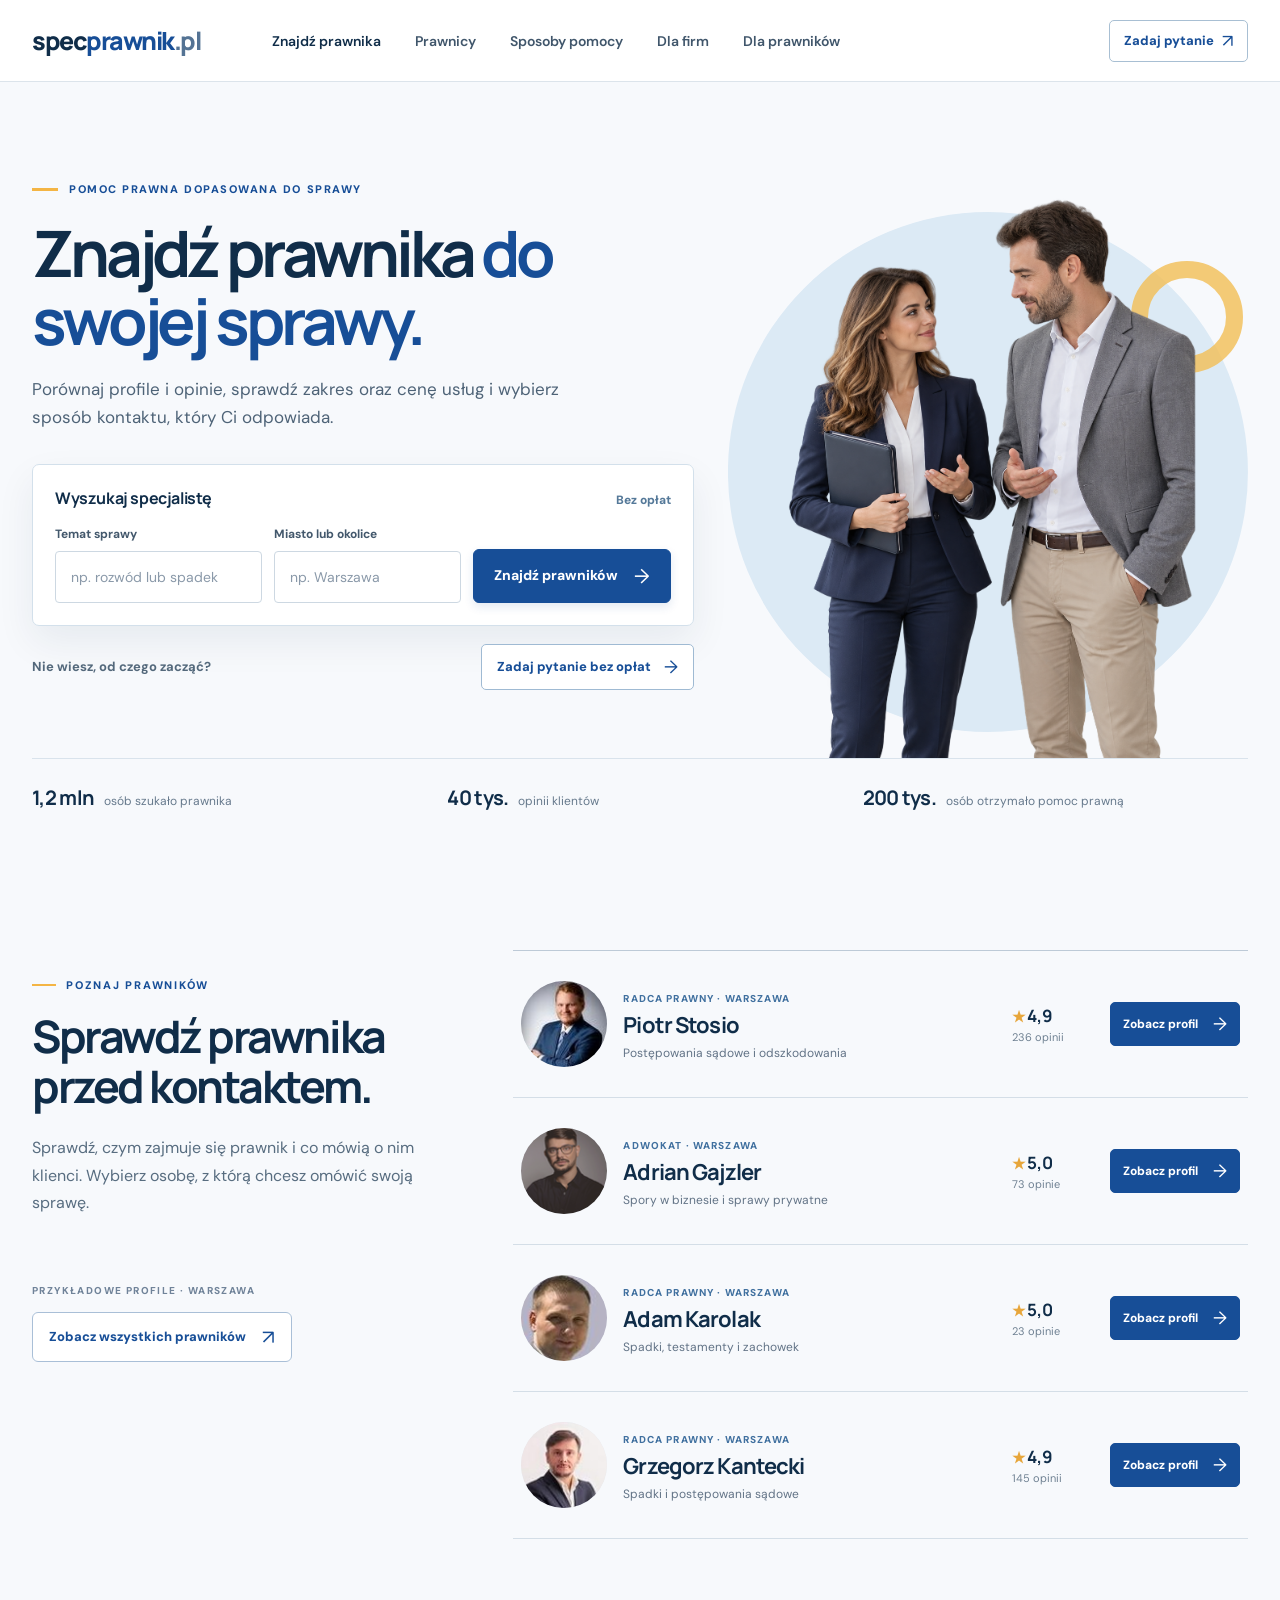
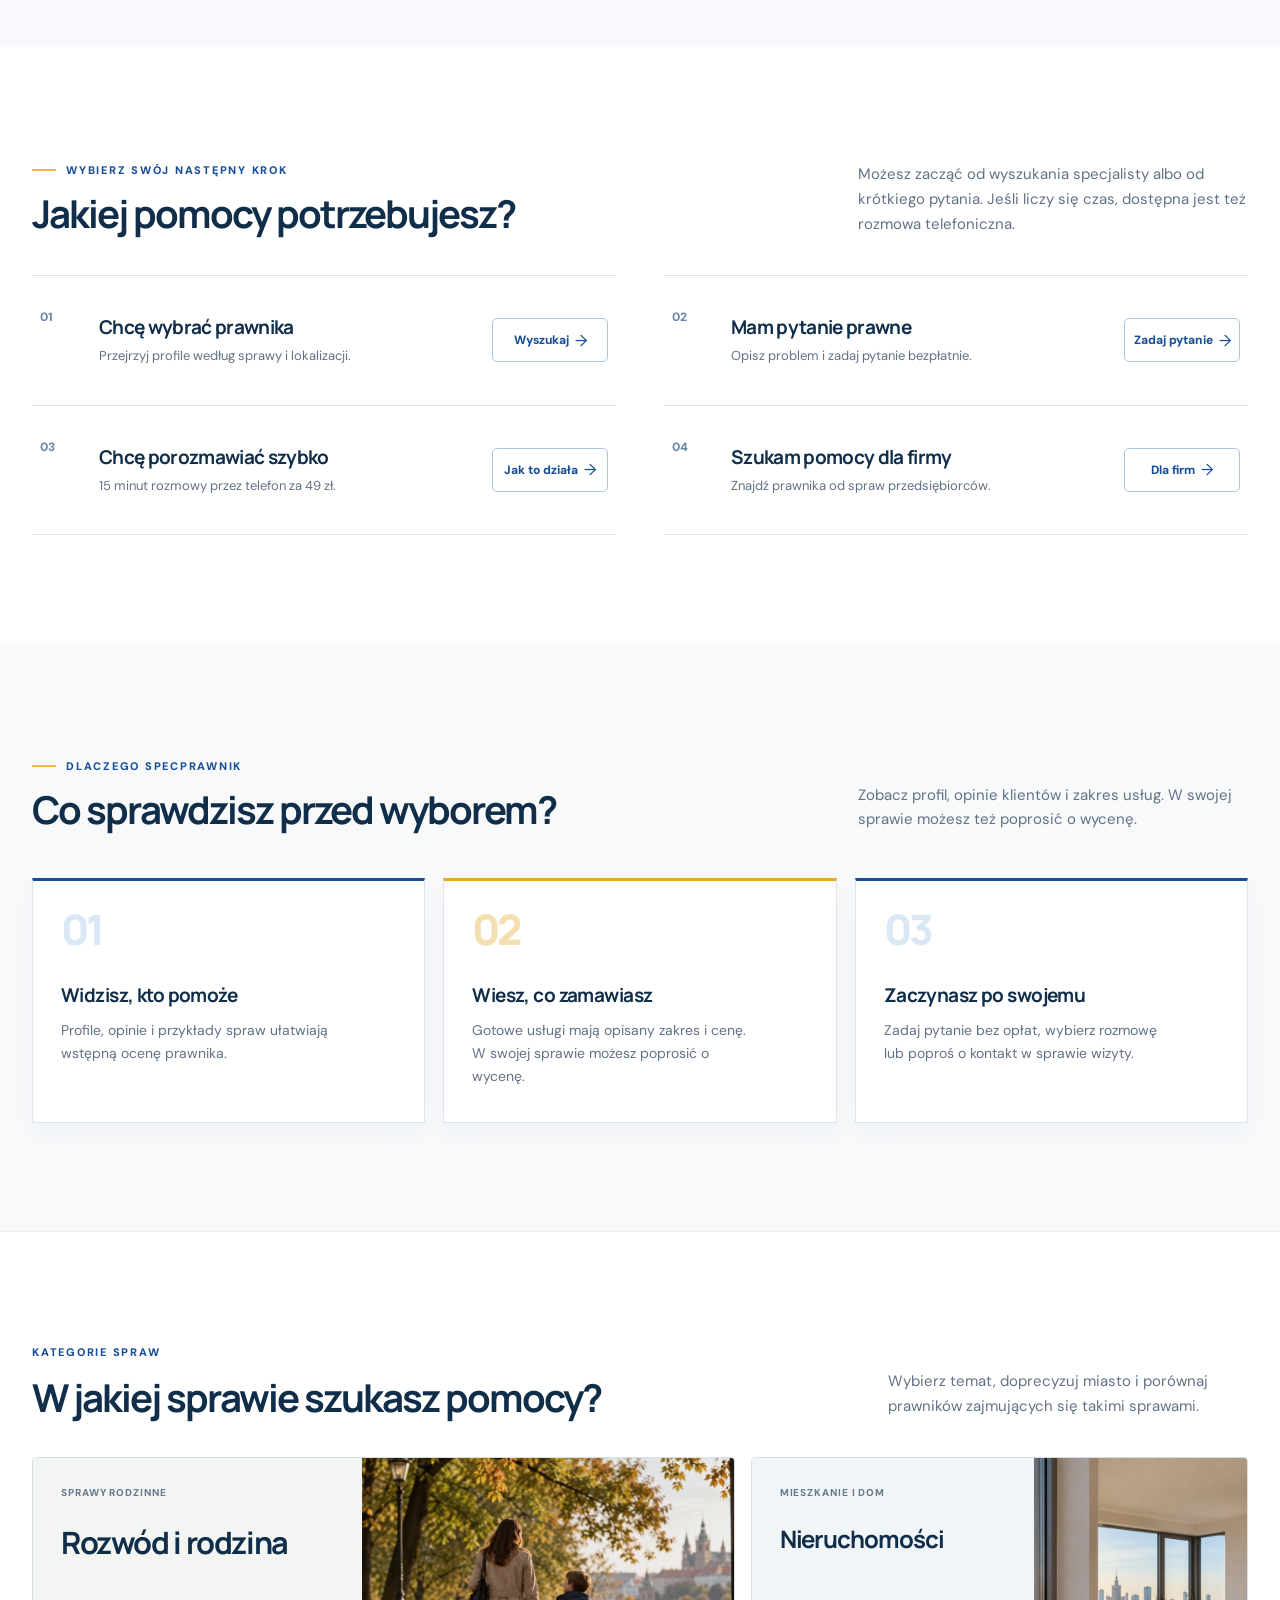
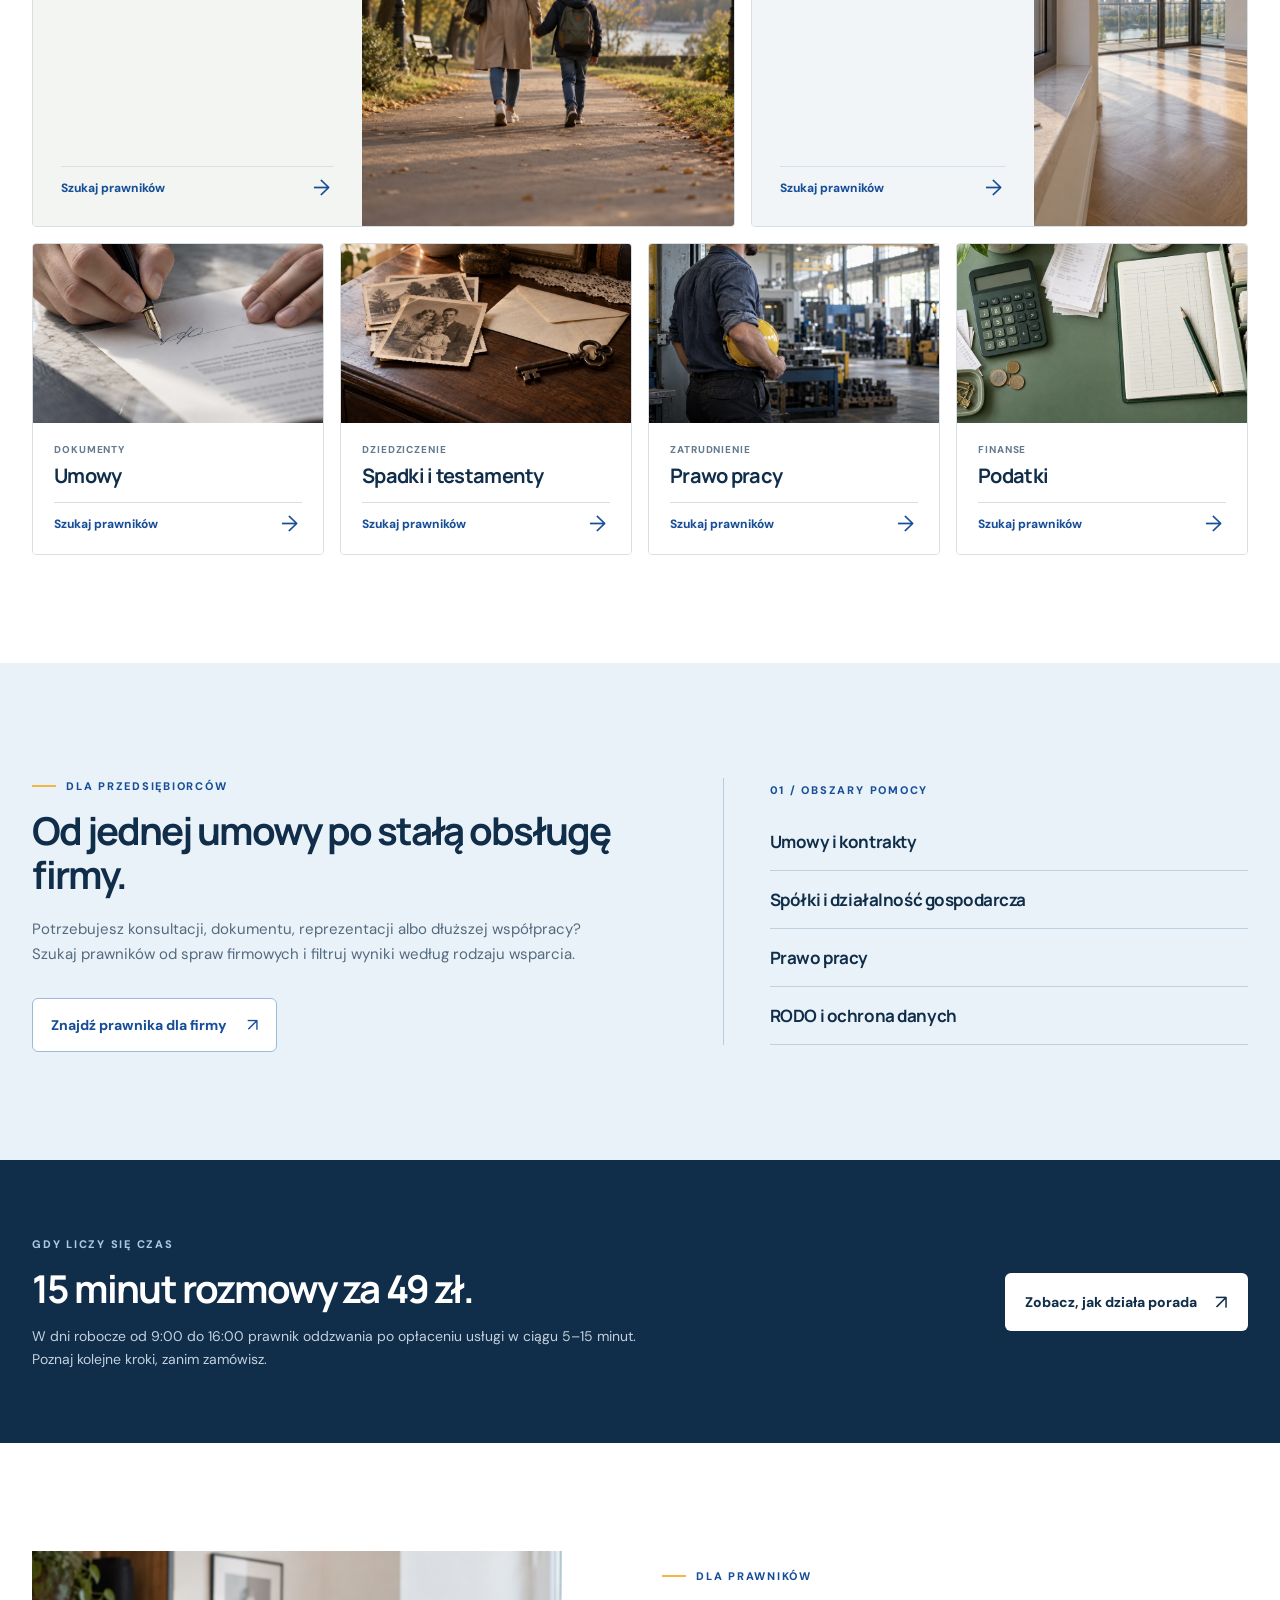
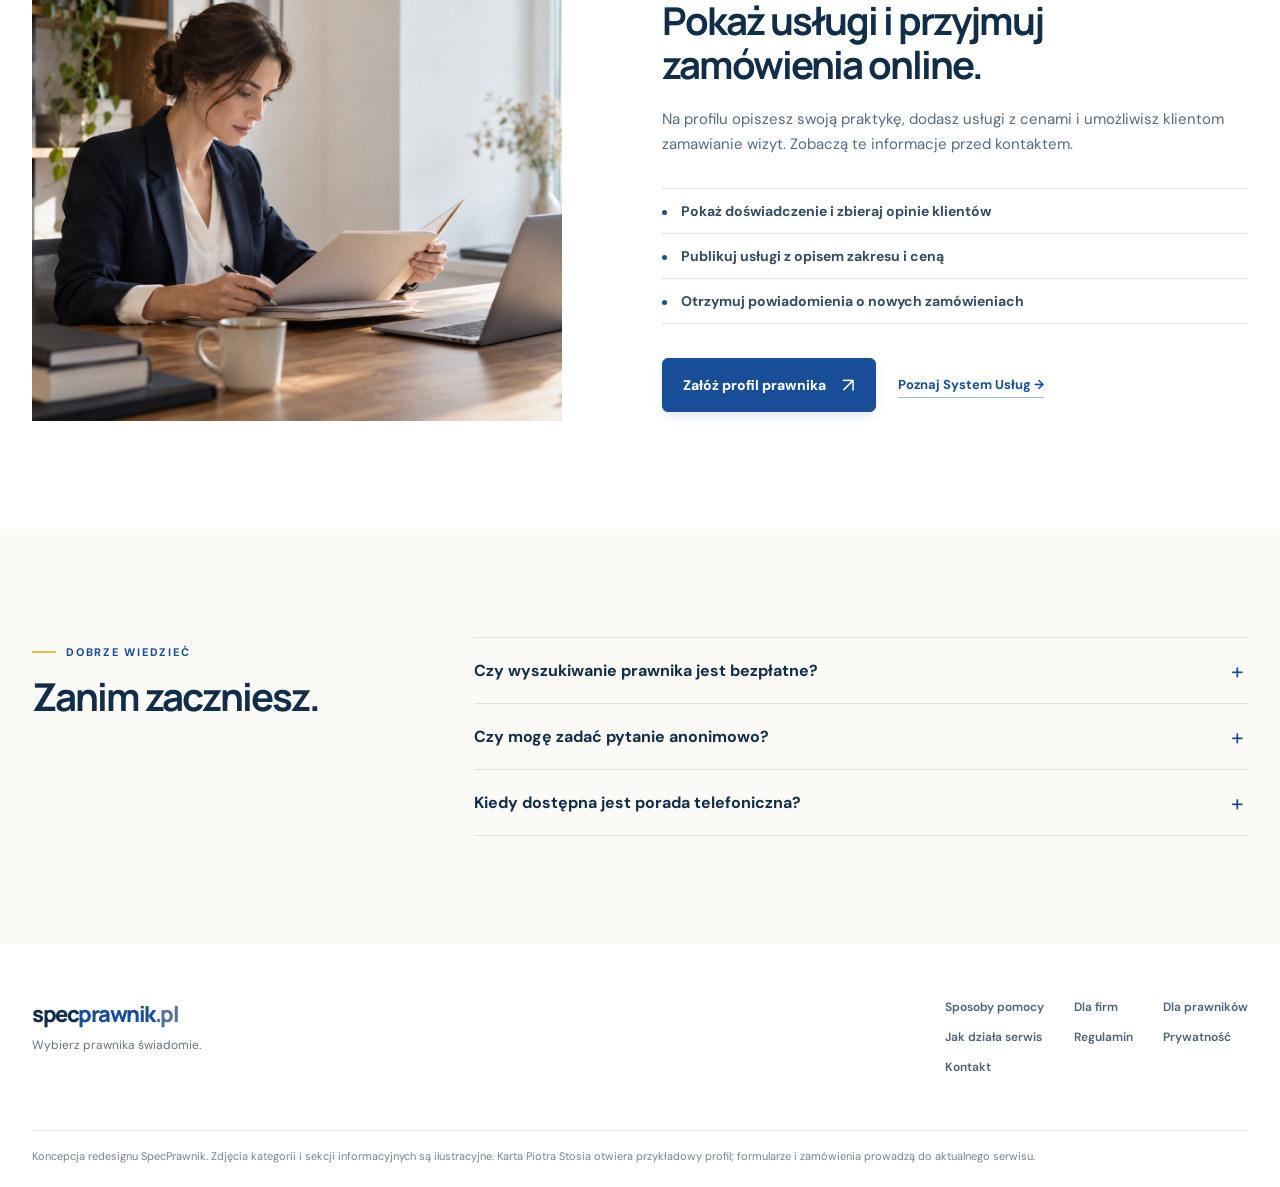
==== commit 93aaca2e: "Add example lawyer profile page" ====
--- a/index.html
+++ b/index.html
@@ -87,7 +87,7 @@
           </div>
           <div class="lawyer-list" aria-label="Przykładowe profile prawników z Warszawy">
             <article class="lawyer-list-item">
-              <a class="lawyer-row" href="https://www.specprawnik.pl/radca-prawny/piotr-stosio-57300/">
+              <a class="lawyer-row" href="profil-prawnika.html">
                 <img src="assets/piotr-stosio.jpg" alt="" width="86" height="86" loading="lazy" />
                 <div class="lawyer-row-copy"><span class="lawyer-row-role">RADCA PRAWNY · WARSZAWA</span><h3>Piotr Stosio</h3><p>Postępowania sądowe i odszkodowania</p></div>
                 <div class="lawyer-row-rating"><strong><span aria-hidden="true">★</span> 4,9</strong><span>236 opinii</span></div>
@@ -202,7 +202,7 @@
         <div><a class="wordmark footer-brand" href="#top">spec<span>prawnik</span><i>.pl</i></a><p>Wybierz prawnika świadomie.</p></div>
         <nav aria-label="Linki w stopce"><a href="#sciezki">Sposoby pomocy</a><a href="#dla-firm">Dla firm</a><a href="#dla-prawnikow">Dla prawników</a><a href="https://www.specprawnik.pl/jak-dziala-serwis/">Jak działa serwis</a><a href="https://www.specprawnik.pl/regulamin/">Regulamin</a><a href="https://www.specprawnik.pl/dane-osobowe/">Prywatność</a><a href="https://www.specprawnik.pl/inne/kontakt/">Kontakt</a></nav>
       </div>
-      <div class="shell footer-bottom">Koncepcja redesignu strony głównej SpecPrawnik. Zdjęcia kategorii i sekcji informacyjnych są ilustracyjne. Wyszukiwanie i pozostałe działania prowadzą do aktualnego serwisu.</div>
+      <div class="shell footer-bottom">Koncepcja redesignu SpecPrawnik. Zdjęcia kategorii i sekcji informacyjnych są ilustracyjne. Karta Piotra Stosia otwiera przykładowy profil; formularze i zamówienia prowadzą do aktualnego serwisu.</div>
     </footer>
   </body>
 </html>
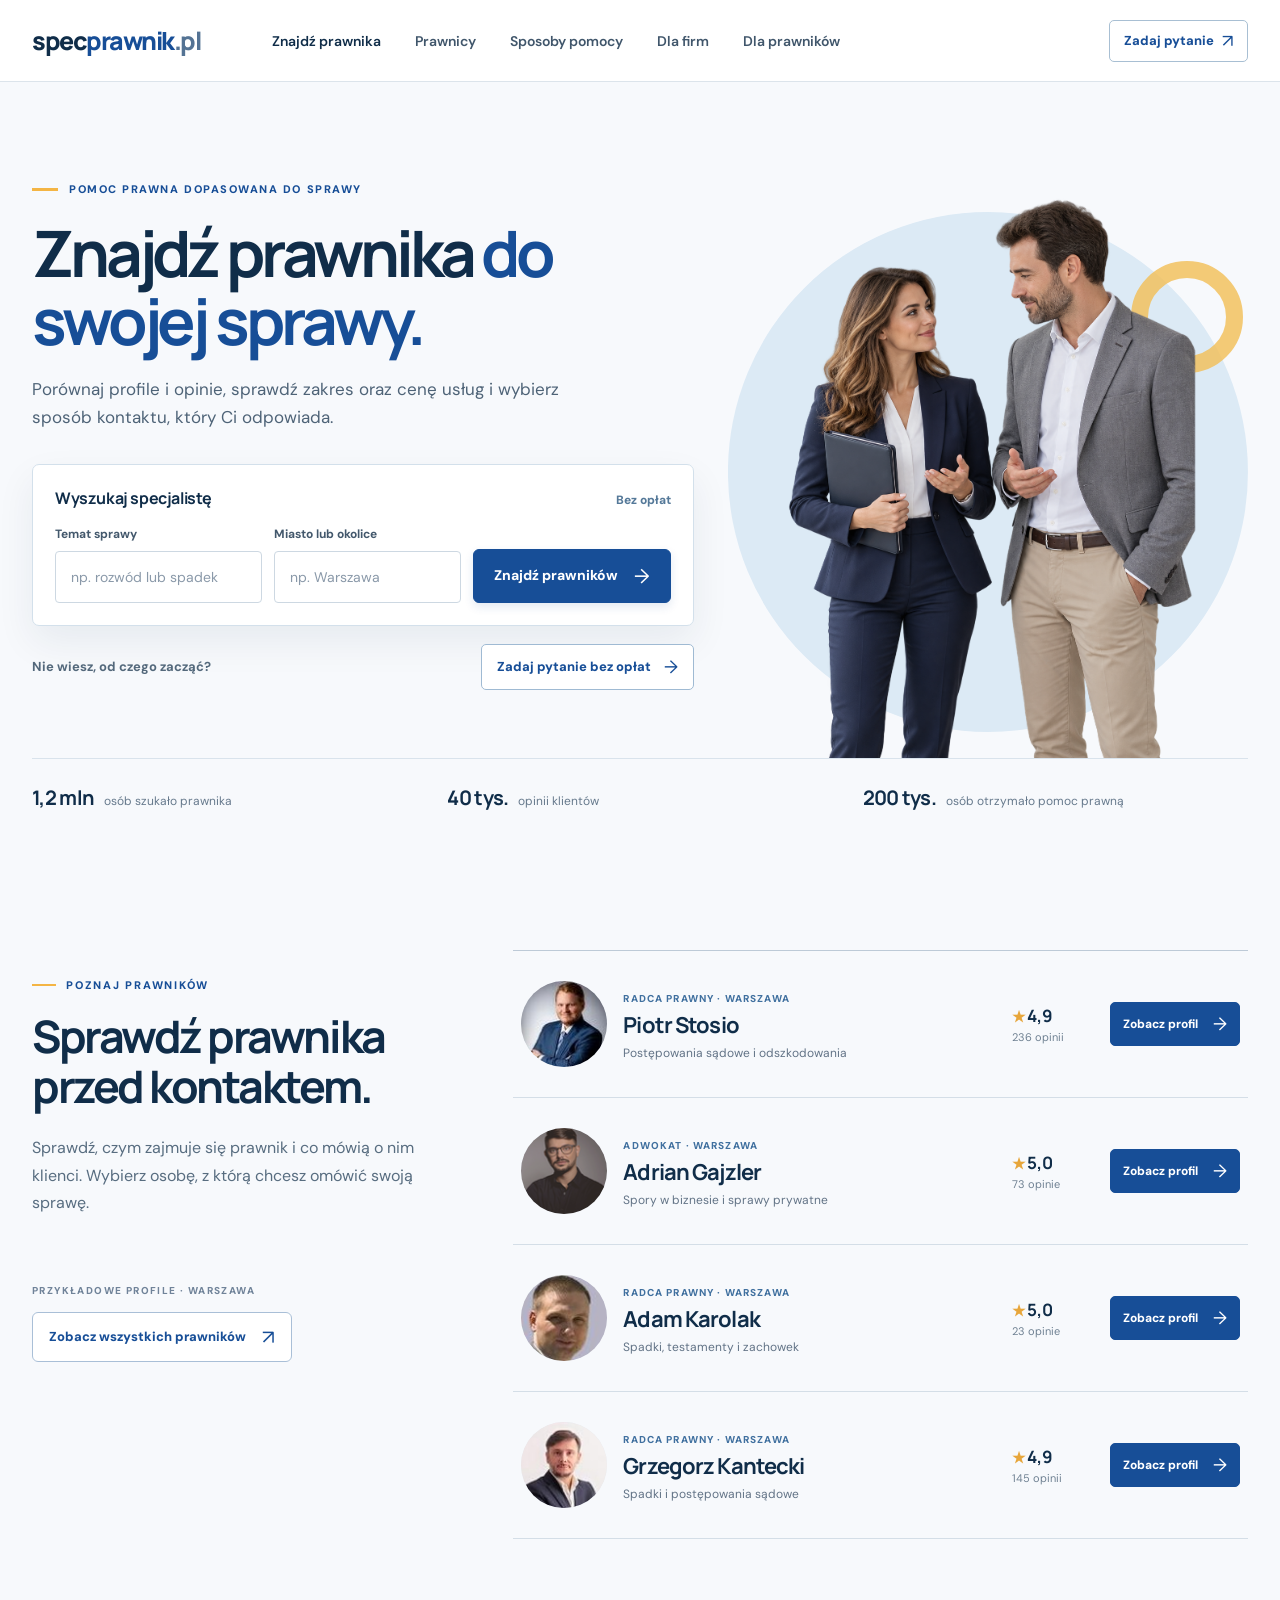
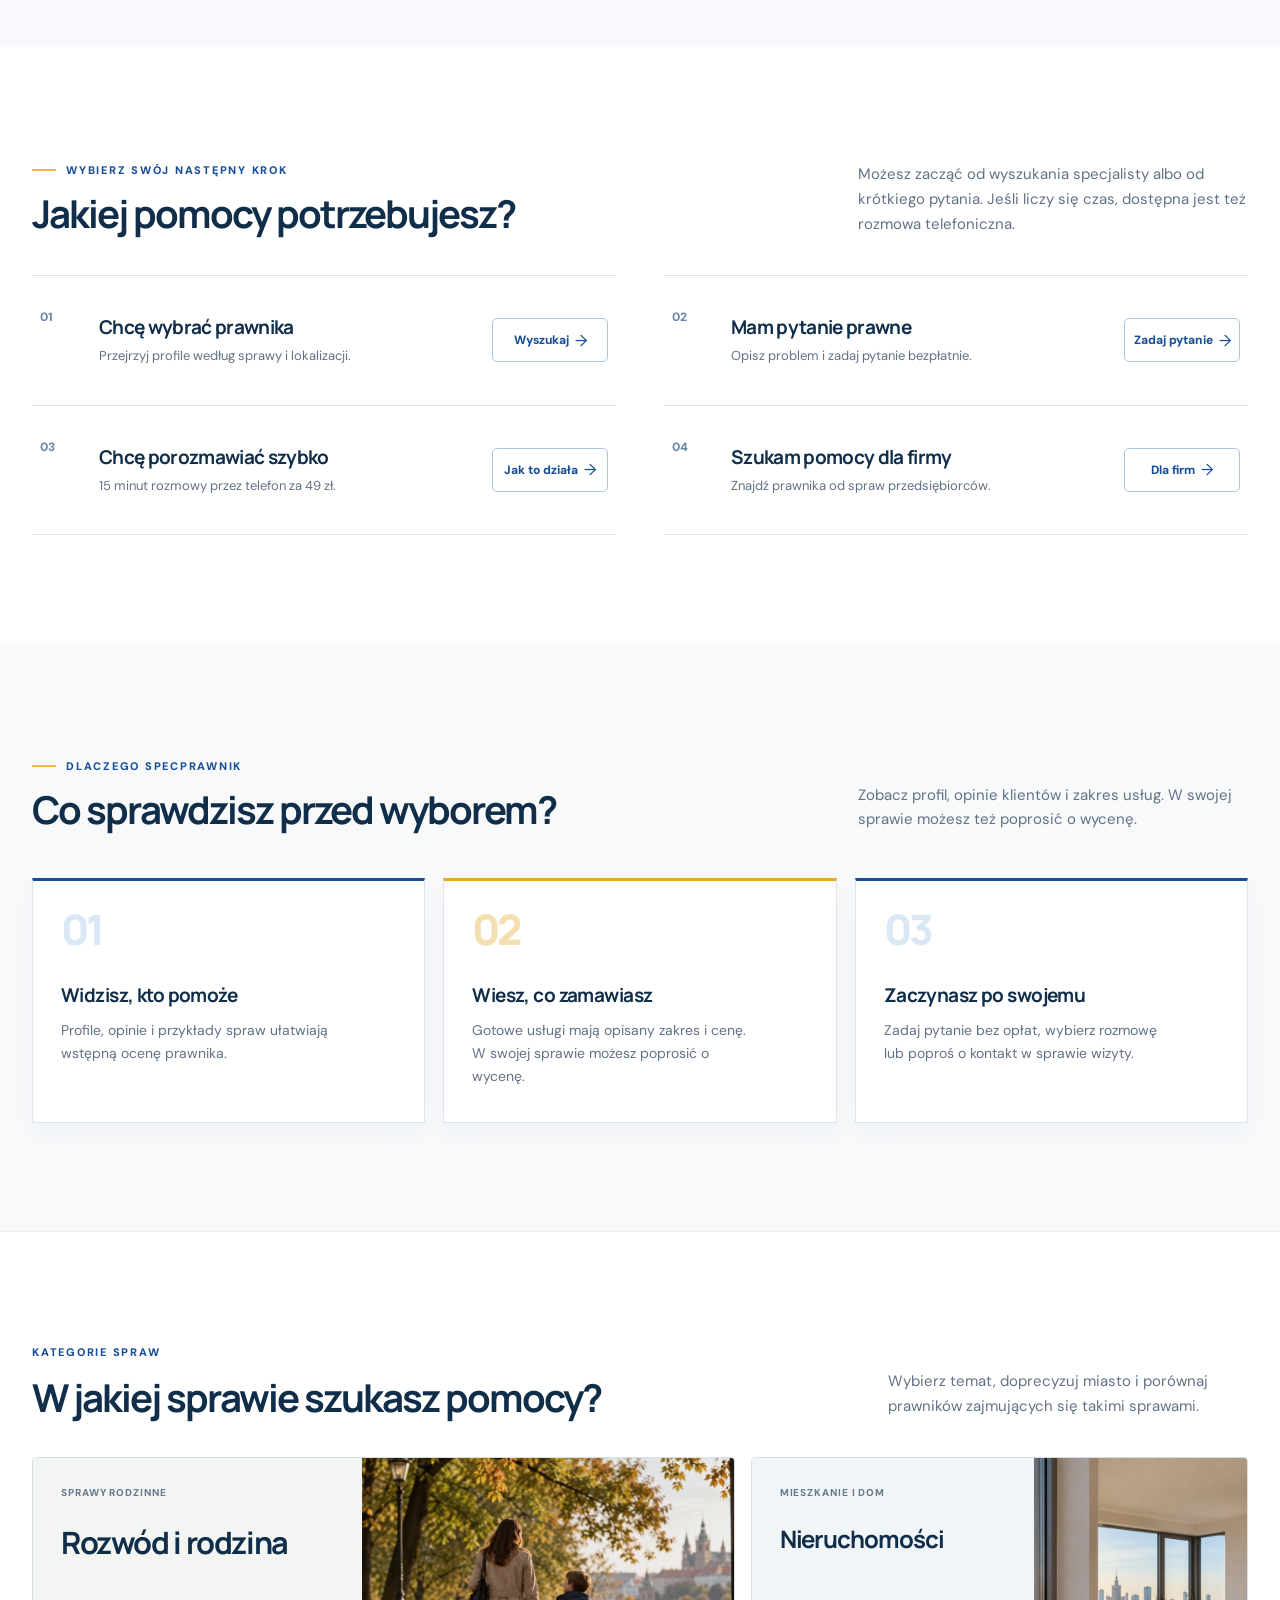
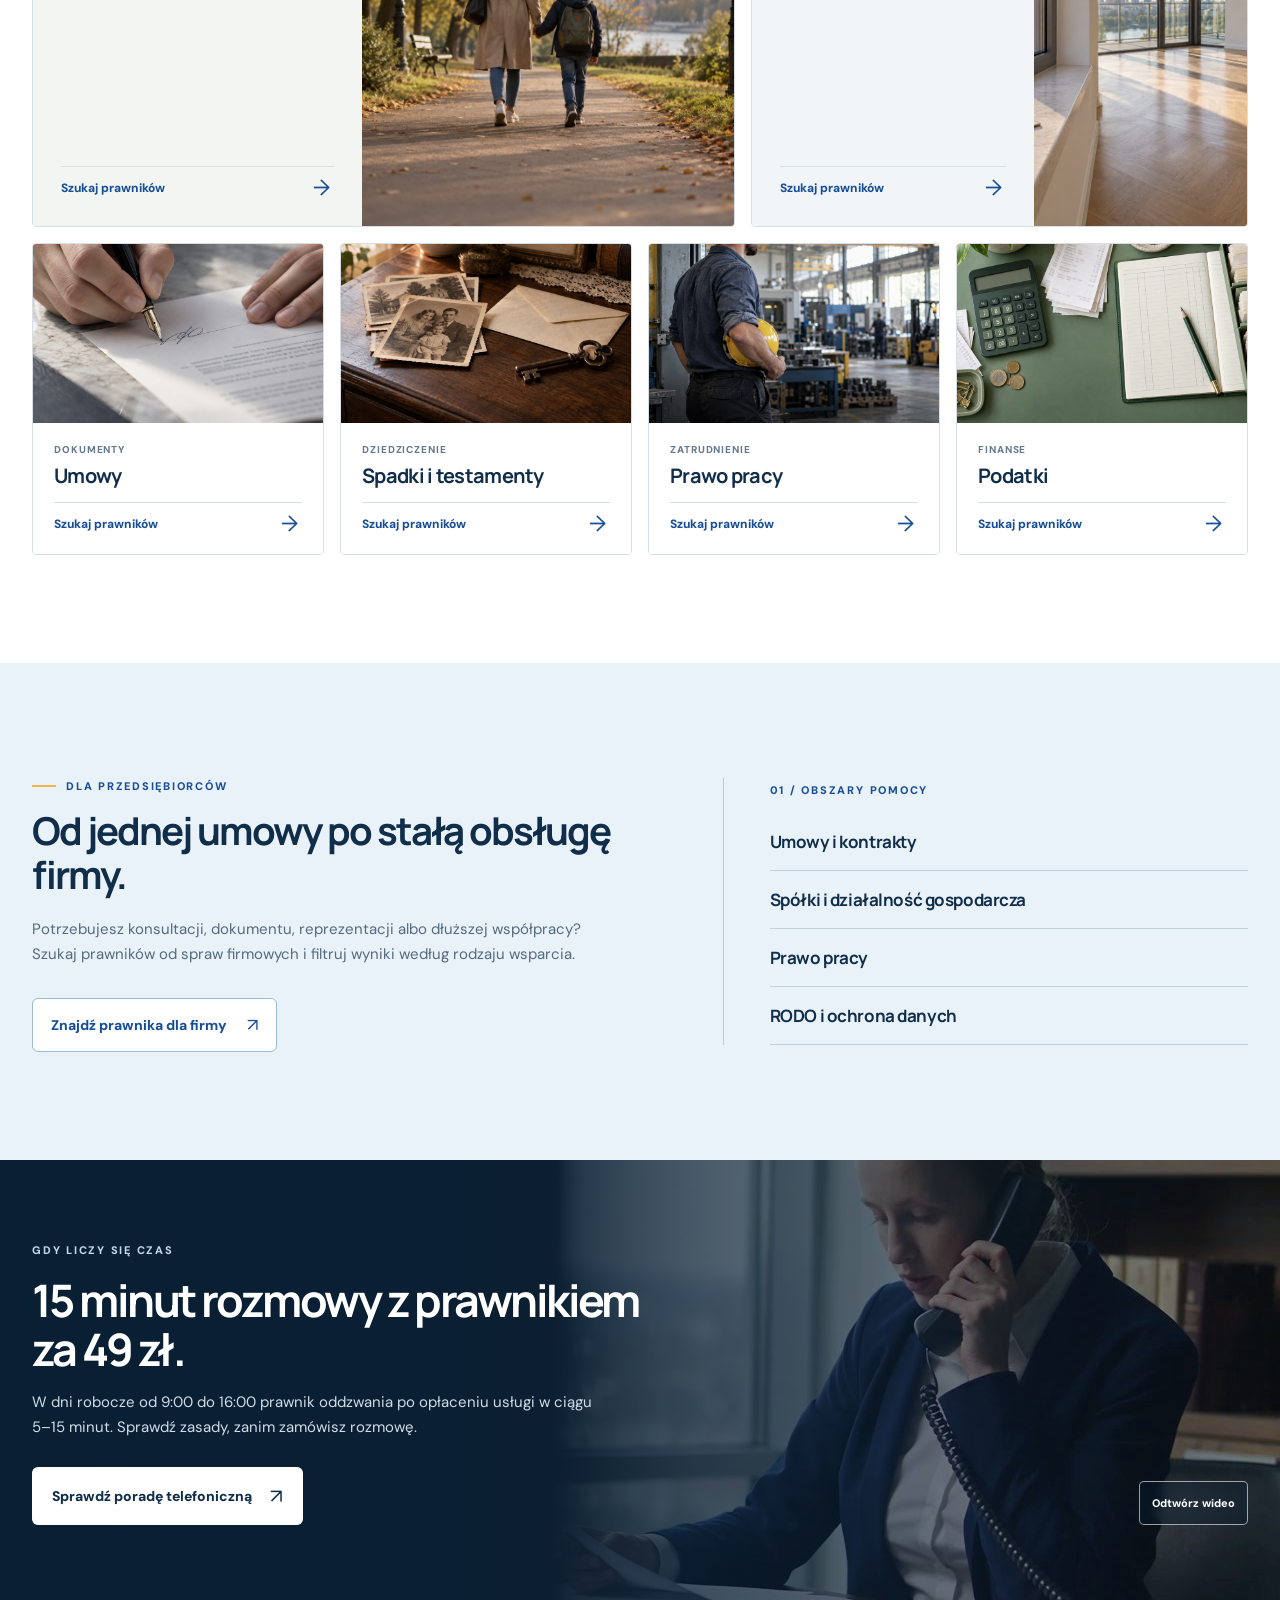
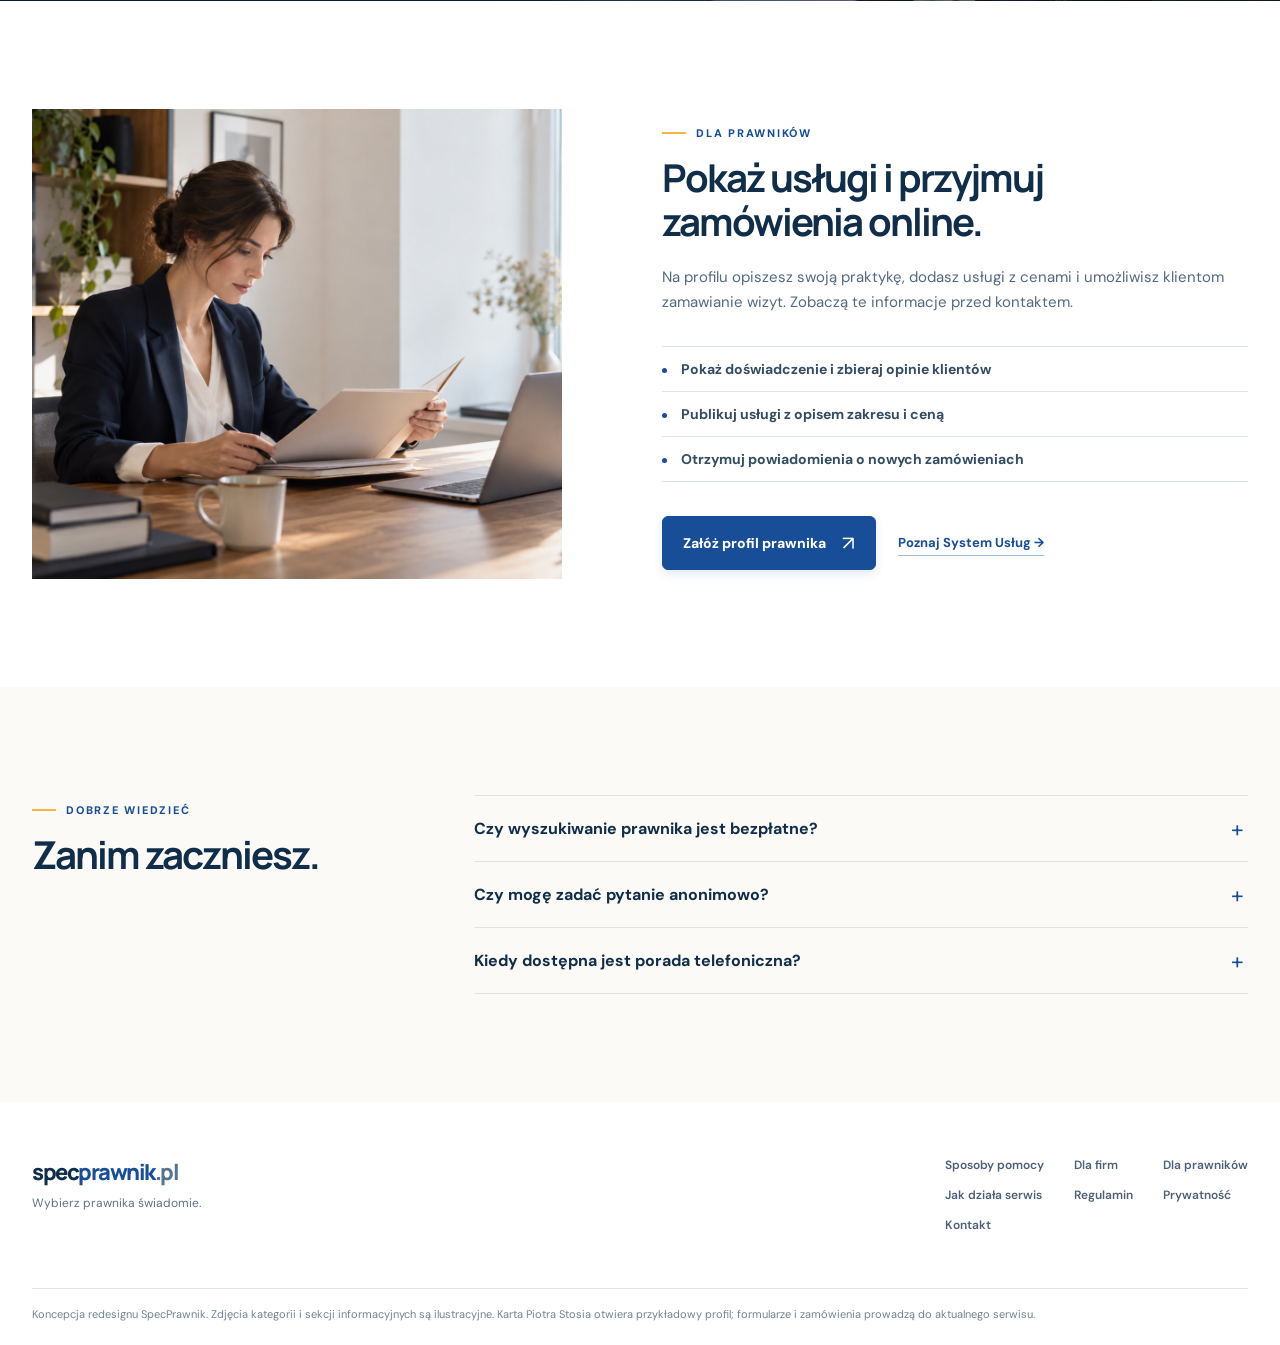
==== commit b248758d: "Add Higgsfield video background to phone advice CTA" ====
--- a/index.html
+++ b/index.html
@@ -10,8 +10,8 @@
     <link rel="preconnect" href="https://fonts.googleapis.com" />
     <link rel="preconnect" href="https://fonts.gstatic.com" crossorigin />
     <link href="https://fonts.googleapis.com/css2?family=DM+Sans:wght@400;500;600;700&family=Manrope:wght@400;500;600;700;800&display=swap" rel="stylesheet" />
-    <link rel="stylesheet" href="styles.css?v=7" />
-    <script src="main.js?v=3" defer></script>
+    <link rel="stylesheet" href="styles.css?v=8" />
+    <script src="main.js?v=7" defer></script>
   </head>
   <body>
     <a class="skip-link" href="#main">Przejdź do treści</a>
@@ -179,9 +179,12 @@
       </section>
 
       <section class="phone" id="porada" aria-labelledby="phone-heading">
+        <video class="phone-video" muted loop playsinline preload="none" poster="assets/cta-phone-poster.jpg" aria-hidden="true">
+          <source src="assets/cta-phone-background.mp4" type="video/mp4" />
+        </video>
         <div class="shell phone-inner">
-          <div><span class="section-index">GDY LICZY SIĘ CZAS</span><h2 id="phone-heading">15 minut rozmowy za 49 zł.</h2><p>W dni robocze od 9:00 do 16:00 prawnik oddzwania po opłaceniu usługi w ciągu 5–15 minut. Poznaj kolejne kroki, zanim zamówisz.</p></div>
-          <a class="phone-button" href="https://www.specprawnik.pl/konsultacja-telefoniczna/formularz-zgloszenia/">Zobacz, jak działa porada <span aria-hidden="true">↗</span></a>
+          <div class="phone-copy"><span class="section-index">GDY LICZY SIĘ CZAS</span><h2 id="phone-heading">15 minut rozmowy z prawnikiem za 49 zł.</h2><p>W dni robocze od 9:00 do 16:00 prawnik oddzwania po opłaceniu usługi w ciągu 5–15 minut. Sprawdź zasady, zanim zamówisz rozmowę.</p><a class="phone-button" href="https://www.specprawnik.pl/konsultacja-telefoniczna/formularz-zgloszenia/">Sprawdź poradę telefoniczną <span aria-hidden="true">↗</span></a></div>
+          <button class="phone-motion-toggle" type="button" aria-label="Odtwórz wideo w tle">Odtwórz wideo</button>
         </div>
       </section>
 
--- a/styles.css
+++ b/styles.css
@@ -319,3 +319,17 @@
 @media(max-width:760px){.topic-list{grid-template-columns:repeat(2,minmax(0,1fr));gap:12px}.topic-card{grid-column:span 1;height:267px}.topic-card:nth-child(-n+2){grid-column:span 2;height:326px}.topic-card img,.topic-card:nth-child(-n+2) img{top:0;left:0;right:auto;width:100%;height:59%}.topic-card-content,.topic-card:nth-child(-n+2) .topic-card-content{top:auto;left:0;right:0;bottom:0;width:100%;height:43%;padding:15px 15px 13px}.topic-card:nth-child(-n+2) .topic-card-content{padding:19px 20px 17px}.topic-card-number{font-size:9px;letter-spacing:.07em}.topic-card strong{font-size:17px;margin-top:5px}.topic-card:nth-child(-n+2) strong{font-size:23px;margin-top:8px}.topic-card-action{font-size:11px;padding-top:6px;min-height:27px}.topic-card-action span{width:25px;height:25px;font-size:17px}}
 @media(max-width:360px){.topic-list{grid-template-columns:1fr}.topic-card,.topic-card:nth-child(-n+2){grid-column:span 1}.topic-card{height:280px}}
 @media(prefers-reduced-motion:reduce){.topic-card:hover,.topic-card:focus-visible,.topic-card:hover img,.topic-card:focus-visible img,.topic-card:hover .topic-card-action span,.topic-card:focus-visible .topic-card-action span{transform:none}}
+
+/* Editorial video CTA */
+.phone{position:relative;isolation:isolate;min-height:440px;overflow:hidden;background:#0c2b48 url('assets/cta-phone-poster.jpg') center/cover no-repeat}
+.phone::before{content:'';position:absolute;z-index:1;inset:0;background:linear-gradient(90deg,rgba(8,31,53,.97) 0%,rgba(8,31,53,.91) 36%,rgba(8,31,53,.62) 62%,rgba(8,31,53,.18) 100%);pointer-events:none}
+.phone-video{position:absolute;inset:0;width:100%;height:100%;object-fit:cover;object-position:center 47%;z-index:0}
+.phone-inner{position:relative;z-index:2;display:flex;align-items:flex-end;justify-content:space-between;gap:45px;min-height:440px;padding-top:78px;padding-bottom:76px}
+.phone-copy{max-width:635px}
+.phone .section-index{color:#c3d8ea}
+.phone h2{max-width:640px;margin:16px 0 17px;font-size:clamp(36px,3.5vw,51px);line-height:1.1;letter-spacing:-.057em}
+.phone p{max-width:565px;color:#d0dde8;font-size:15px;line-height:1.65}
+.phone-button{display:inline-flex;margin-top:27px;white-space:normal}
+.phone-motion-toggle{flex:none;min-height:44px;padding:9px 12px;border:1px solid rgba(255,255,255,.6);border-radius:5px;background:rgba(8,31,53,.35);color:#fff;font-size:11px;font-weight:800;white-space:nowrap;backdrop-filter:blur(5px)}
+.phone-motion-toggle:hover{background:rgba(255,255,255,.16);border-color:#fff}
+@media(max-width:760px){.phone{min-height:490px;background-position:66% center}.phone::before{background:linear-gradient(90deg,rgba(8,31,53,.94),rgba(8,31,53,.66)),linear-gradient(0deg,rgba(8,31,53,.7),transparent 75%)}.phone-video{object-position:65% center}.phone-inner{min-height:490px;display:flex;flex-direction:column;align-items:flex-start;justify-content:flex-end;gap:24px;padding-top:64px;padding-bottom:32px}.phone h2{font-size:clamp(32px,8vw,40px)}.phone p{font-size:14px}.phone-button{margin-top:24px;max-width:100%}.phone-motion-toggle{align-self:flex-end}}
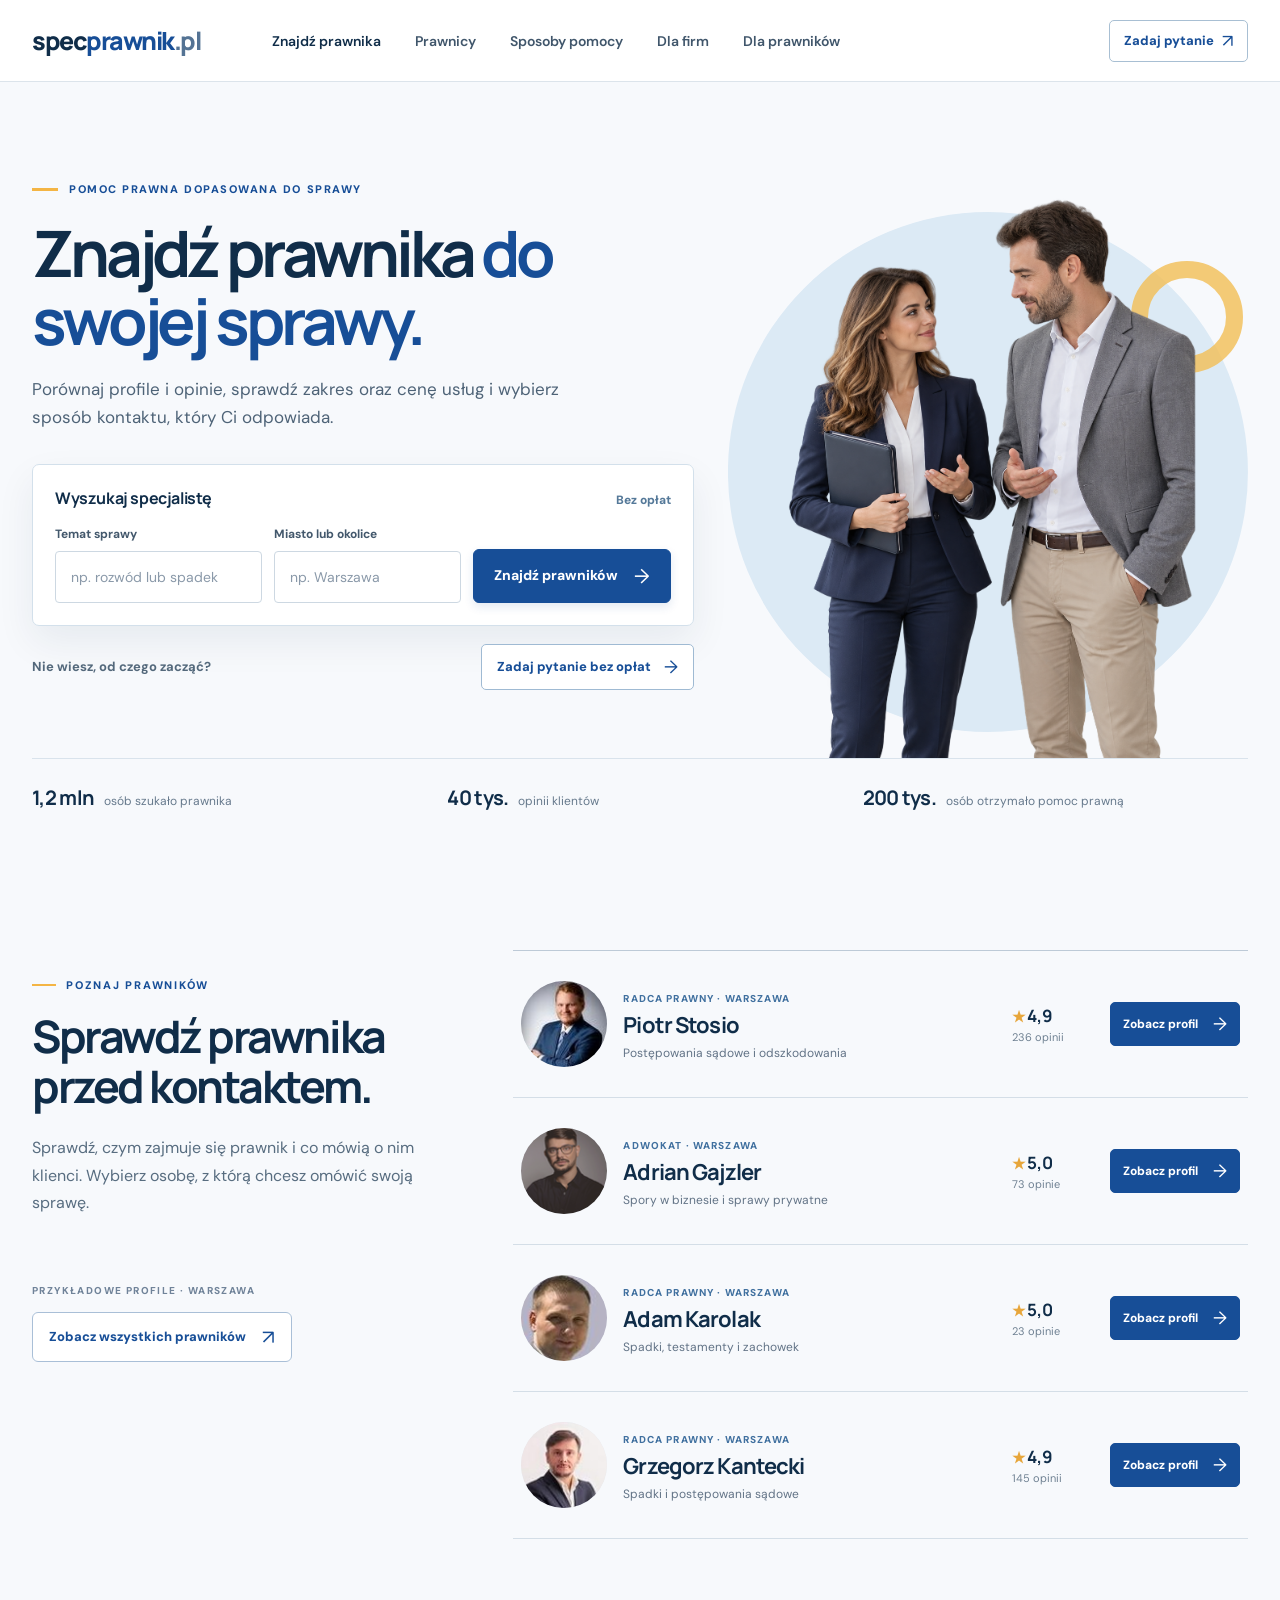
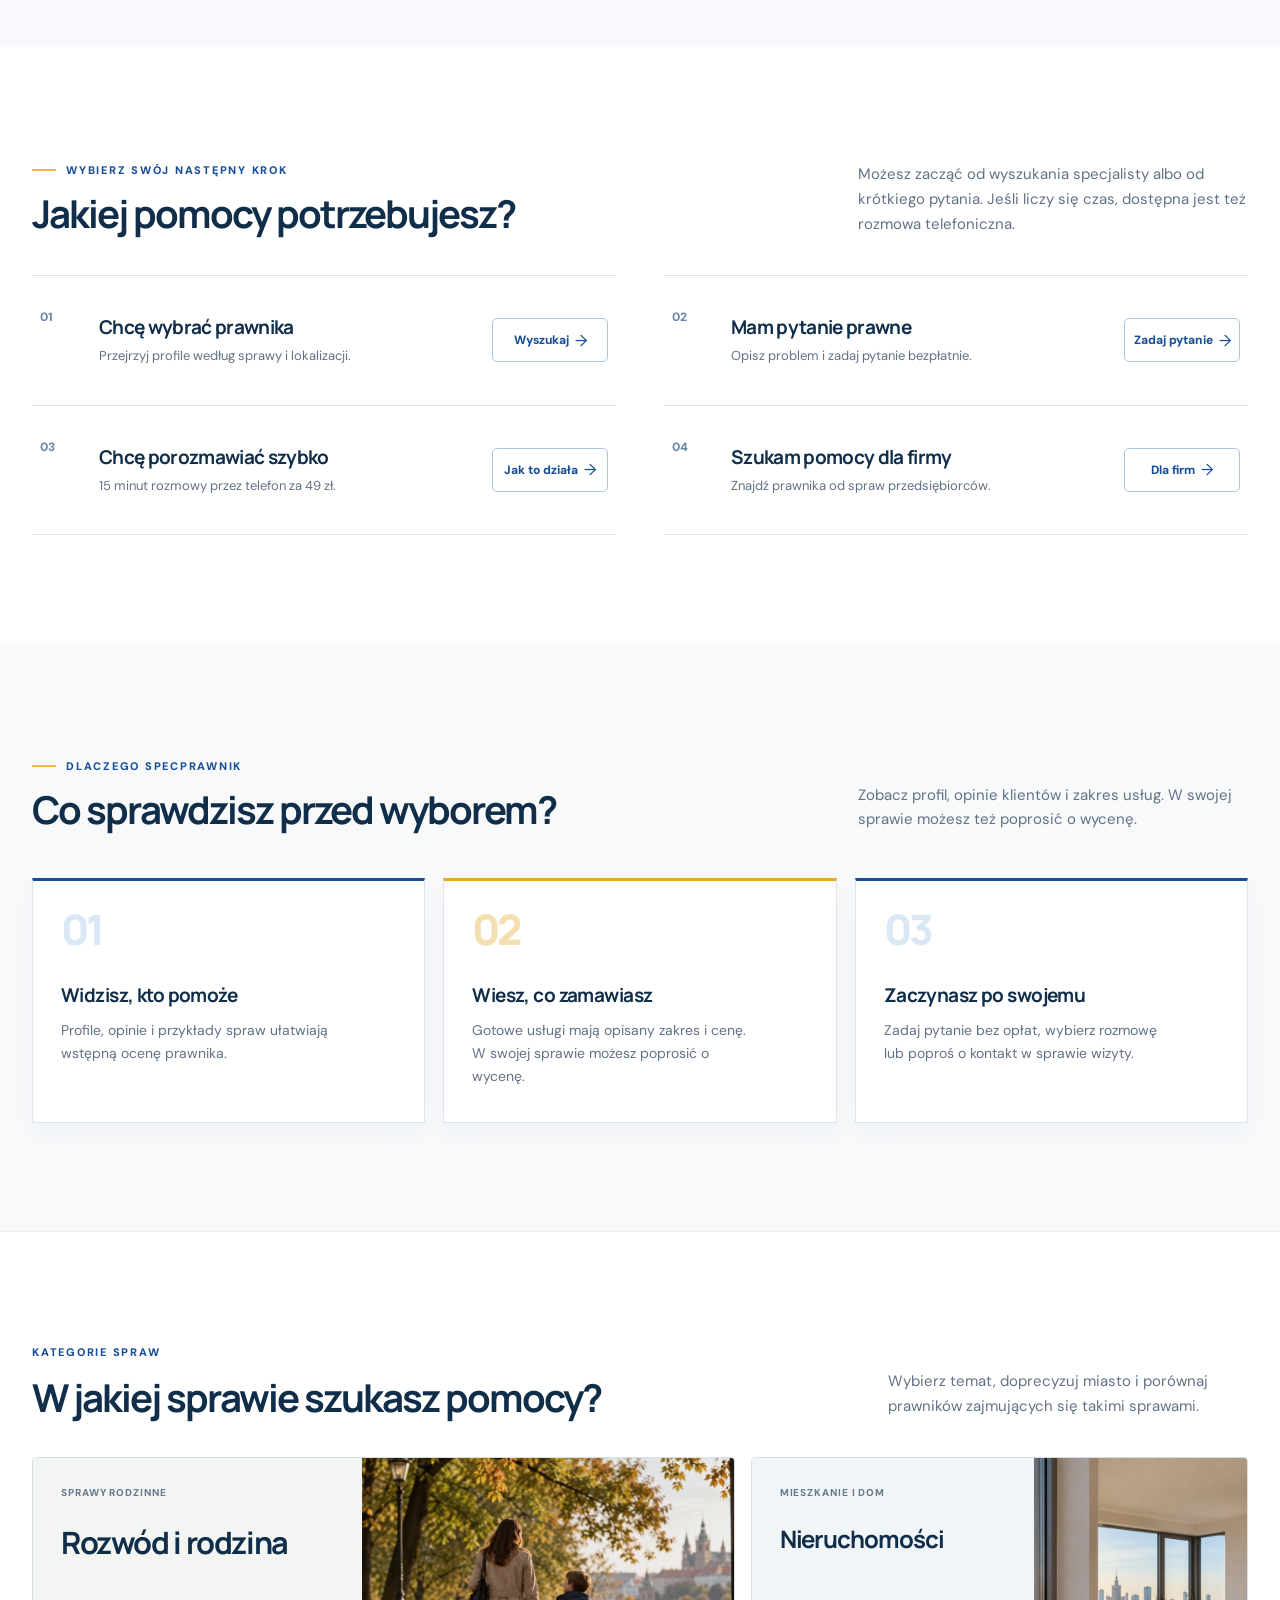
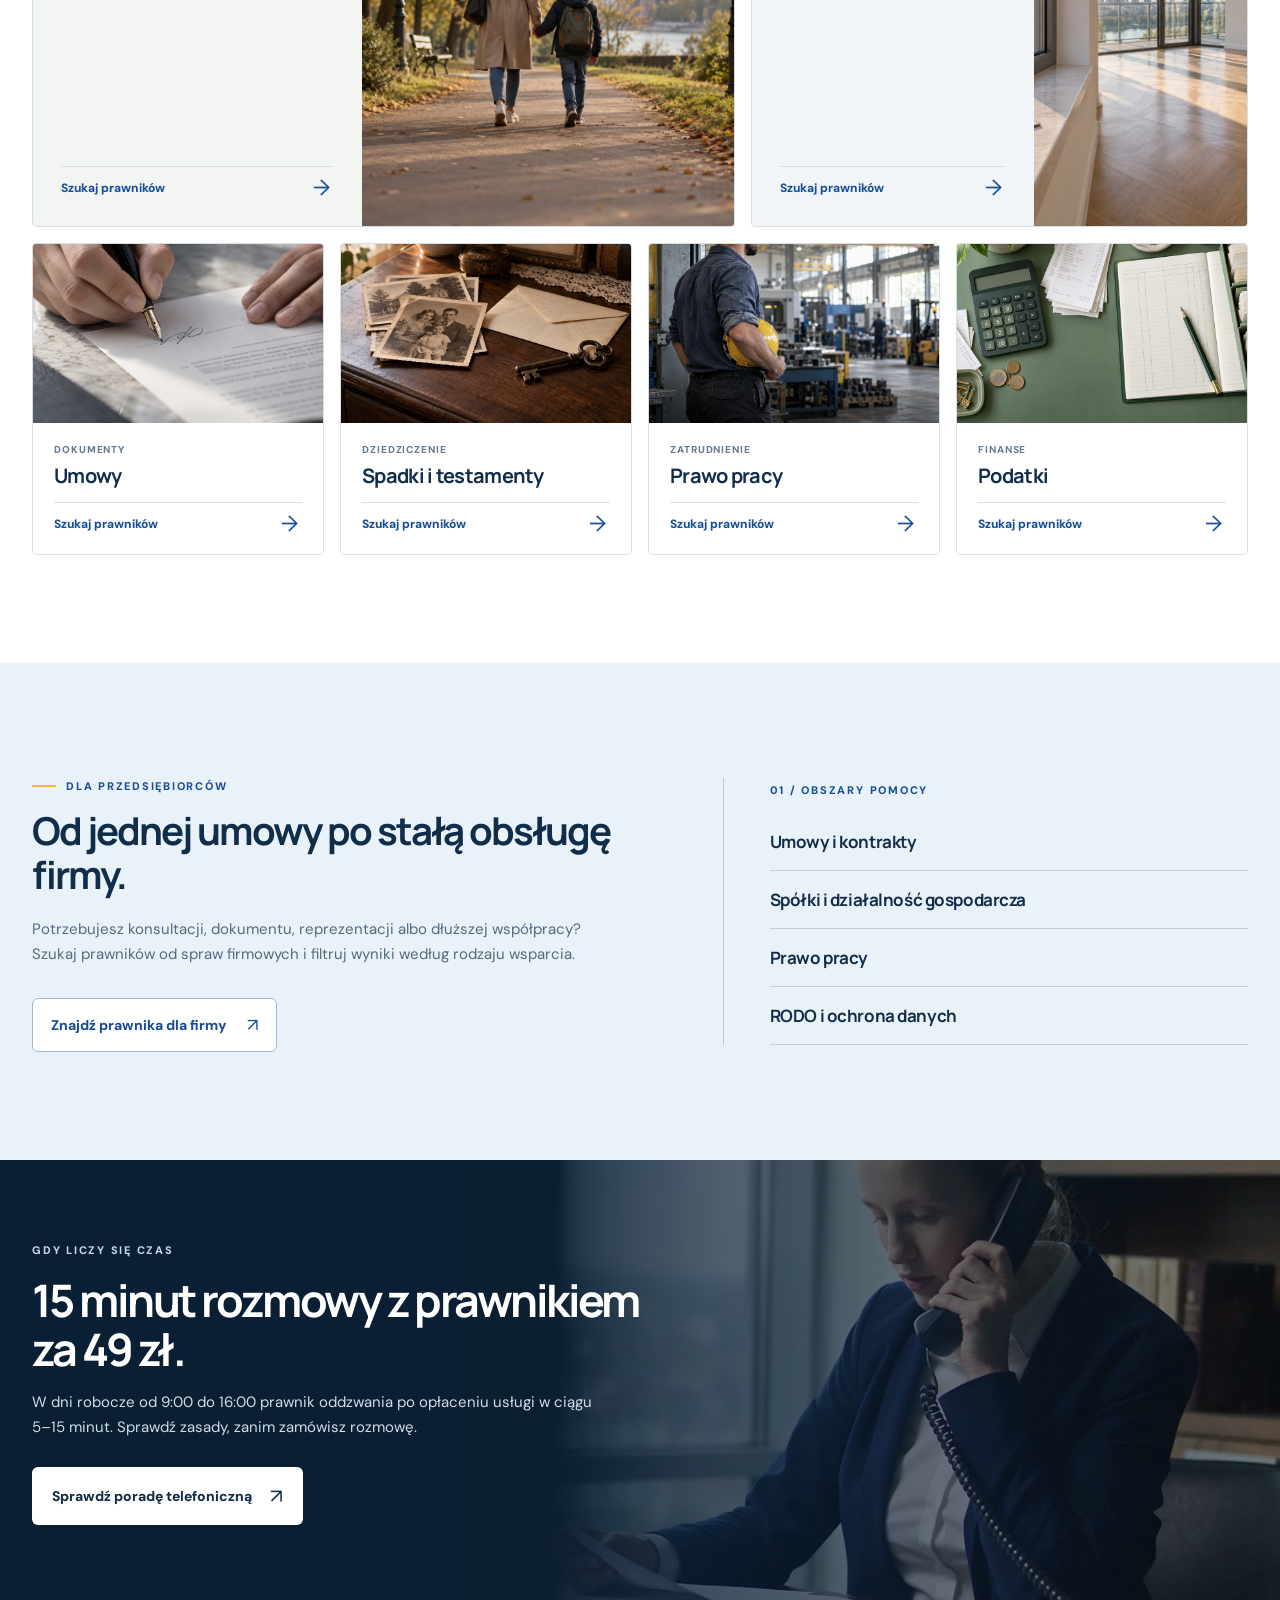
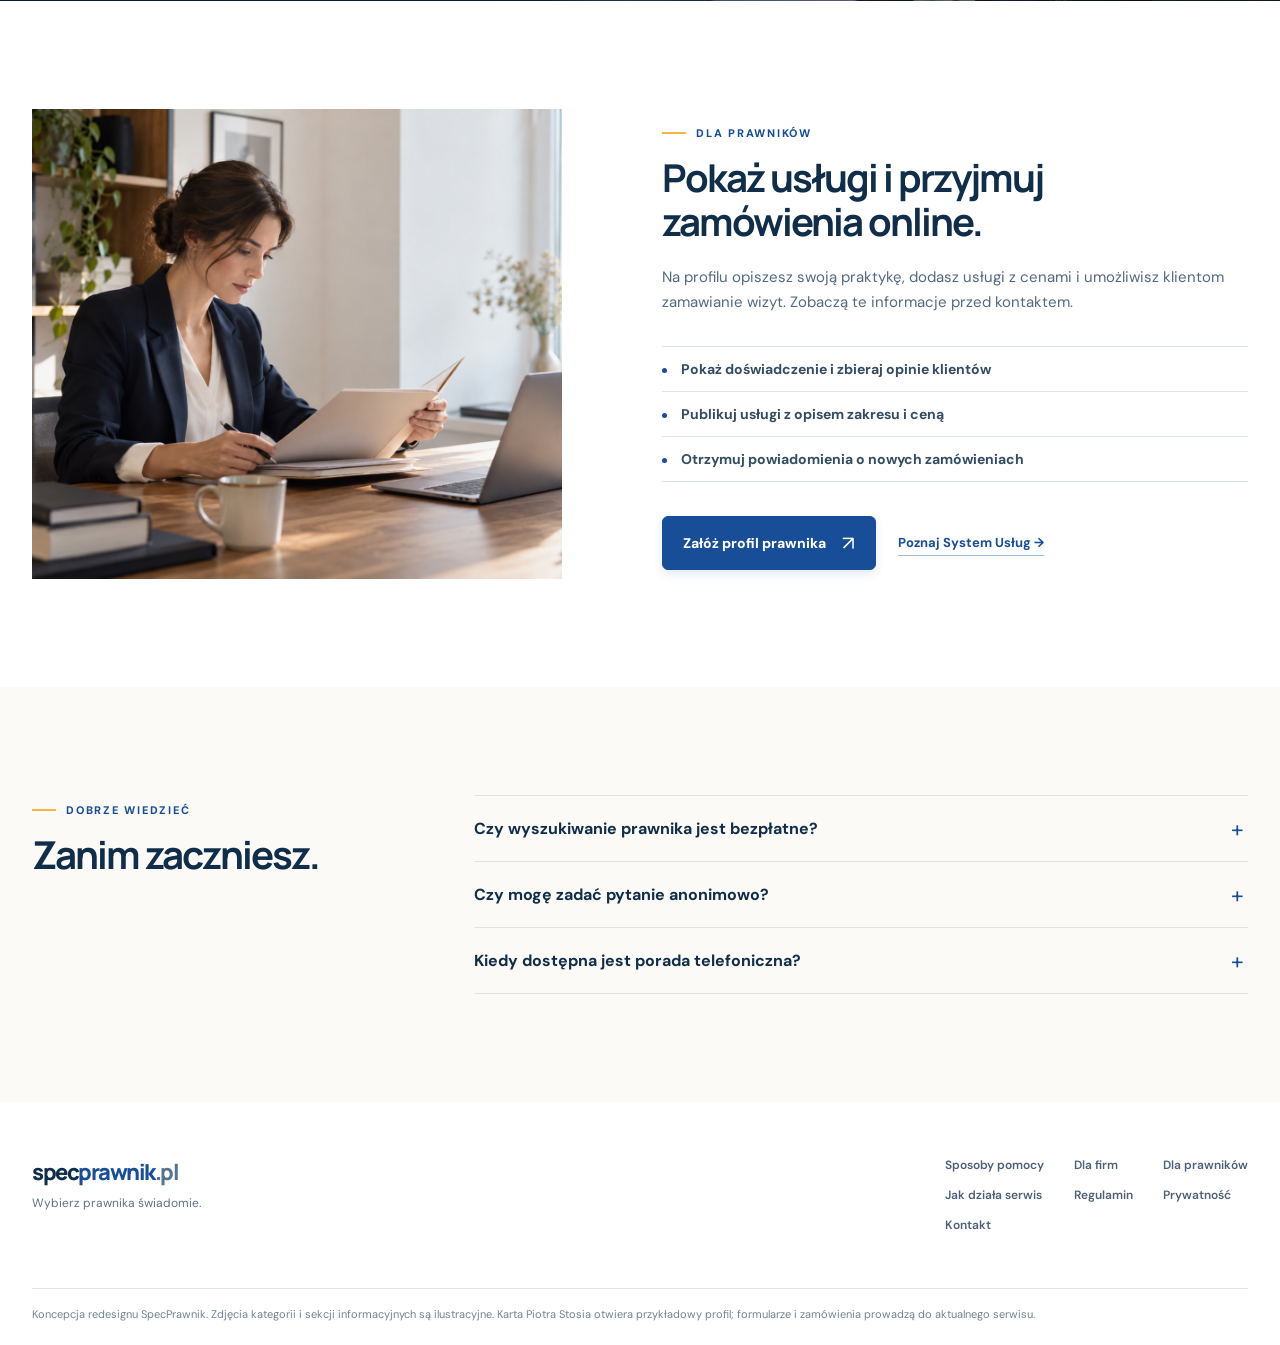
==== commit b481017b: "Remove video pause control from phone CTA" ====
--- a/index.html
+++ b/index.html
@@ -10,8 +10,8 @@
     <link rel="preconnect" href="https://fonts.googleapis.com" />
     <link rel="preconnect" href="https://fonts.gstatic.com" crossorigin />
     <link href="https://fonts.googleapis.com/css2?family=DM+Sans:wght@400;500;600;700&family=Manrope:wght@400;500;600;700;800&display=swap" rel="stylesheet" />
-    <link rel="stylesheet" href="styles.css?v=8" />
-    <script src="main.js?v=7" defer></script>
+    <link rel="stylesheet" href="styles.css?v=9" />
+    <script src="main.js?v=8" defer></script>
   </head>
   <body>
     <a class="skip-link" href="#main">Przejdź do treści</a>
@@ -184,7 +184,6 @@
         </video>
         <div class="shell phone-inner">
           <div class="phone-copy"><span class="section-index">GDY LICZY SIĘ CZAS</span><h2 id="phone-heading">15 minut rozmowy z prawnikiem za 49 zł.</h2><p>W dni robocze od 9:00 do 16:00 prawnik oddzwania po opłaceniu usługi w ciągu 5–15 minut. Sprawdź zasady, zanim zamówisz rozmowę.</p><a class="phone-button" href="https://www.specprawnik.pl/konsultacja-telefoniczna/formularz-zgloszenia/">Sprawdź poradę telefoniczną <span aria-hidden="true">↗</span></a></div>
-          <button class="phone-motion-toggle" type="button" aria-label="Odtwórz wideo w tle">Odtwórz wideo</button>
         </div>
       </section>
 
--- a/styles.css
+++ b/styles.css
@@ -330,6 +330,4 @@
 .phone h2{max-width:640px;margin:16px 0 17px;font-size:clamp(36px,3.5vw,51px);line-height:1.1;letter-spacing:-.057em}
 .phone p{max-width:565px;color:#d0dde8;font-size:15px;line-height:1.65}
 .phone-button{display:inline-flex;margin-top:27px;white-space:normal}
-.phone-motion-toggle{flex:none;min-height:44px;padding:9px 12px;border:1px solid rgba(255,255,255,.6);border-radius:5px;background:rgba(8,31,53,.35);color:#fff;font-size:11px;font-weight:800;white-space:nowrap;backdrop-filter:blur(5px)}
-.phone-motion-toggle:hover{background:rgba(255,255,255,.16);border-color:#fff}
-@media(max-width:760px){.phone{min-height:490px;background-position:66% center}.phone::before{background:linear-gradient(90deg,rgba(8,31,53,.94),rgba(8,31,53,.66)),linear-gradient(0deg,rgba(8,31,53,.7),transparent 75%)}.phone-video{object-position:65% center}.phone-inner{min-height:490px;display:flex;flex-direction:column;align-items:flex-start;justify-content:flex-end;gap:24px;padding-top:64px;padding-bottom:32px}.phone h2{font-size:clamp(32px,8vw,40px)}.phone p{font-size:14px}.phone-button{margin-top:24px;max-width:100%}.phone-motion-toggle{align-self:flex-end}}
+@media(max-width:760px){.phone{min-height:490px;background-position:66% center}.phone::before{background:linear-gradient(90deg,rgba(8,31,53,.94),rgba(8,31,53,.66)),linear-gradient(0deg,rgba(8,31,53,.7),transparent 75%)}.phone-video{object-position:65% center}.phone-inner{min-height:490px;display:flex;flex-direction:column;align-items:flex-start;justify-content:flex-end;gap:24px;padding-top:64px;padding-bottom:32px}.phone h2{font-size:clamp(32px,8vw,40px)}.phone p{font-size:14px}.phone-button{margin-top:24px;max-width:100%}}
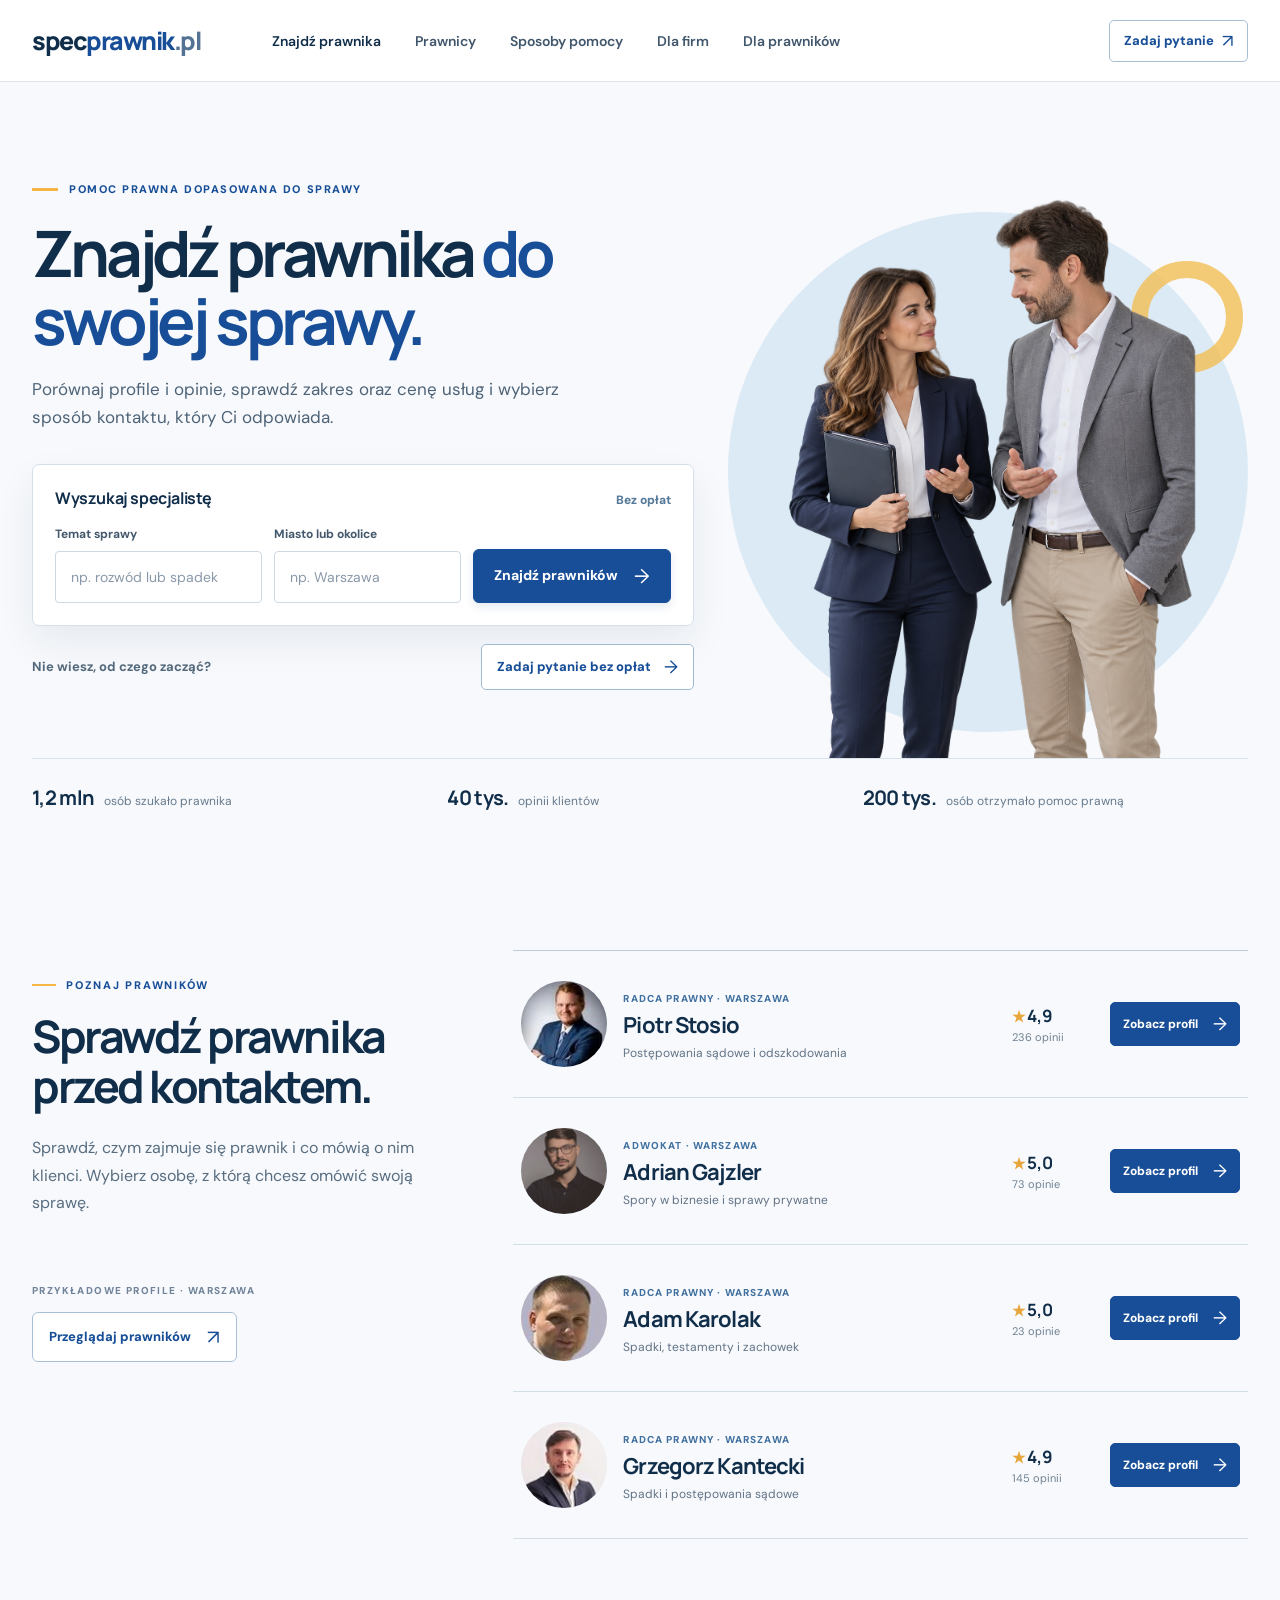
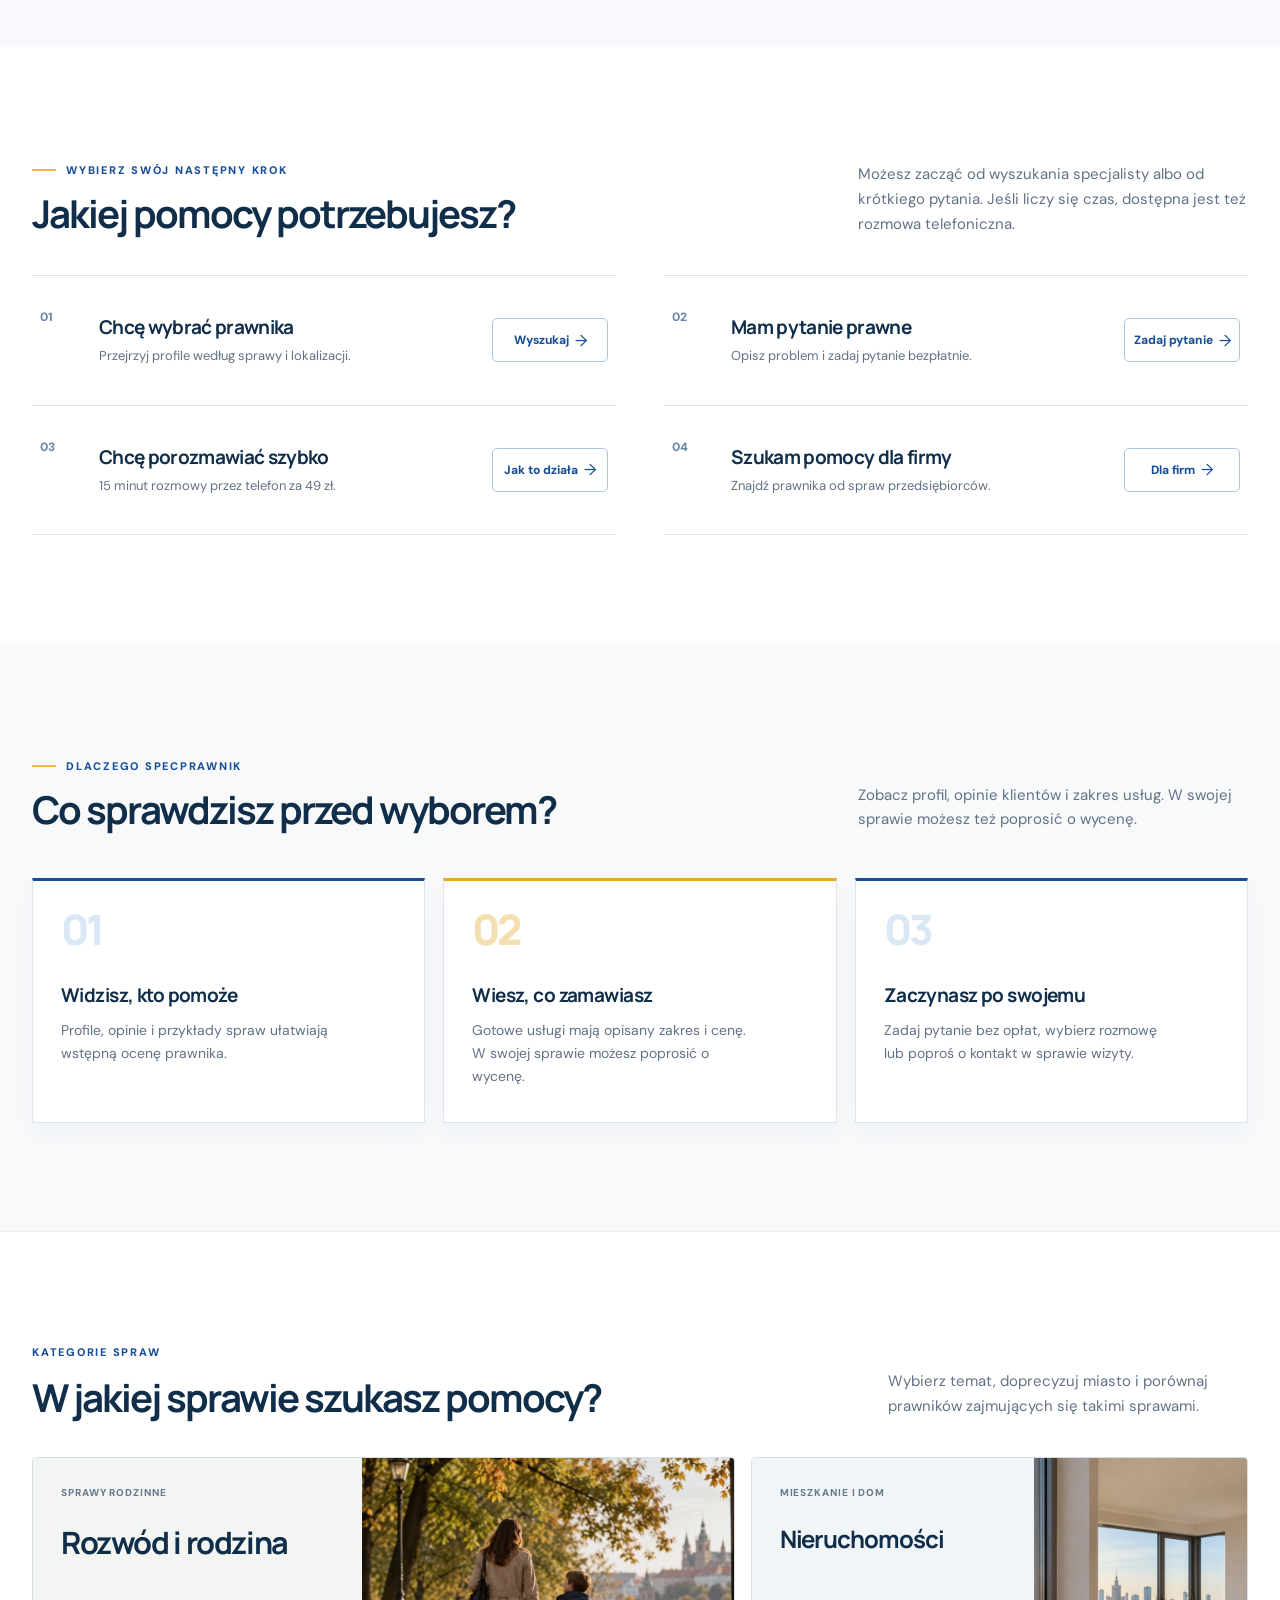
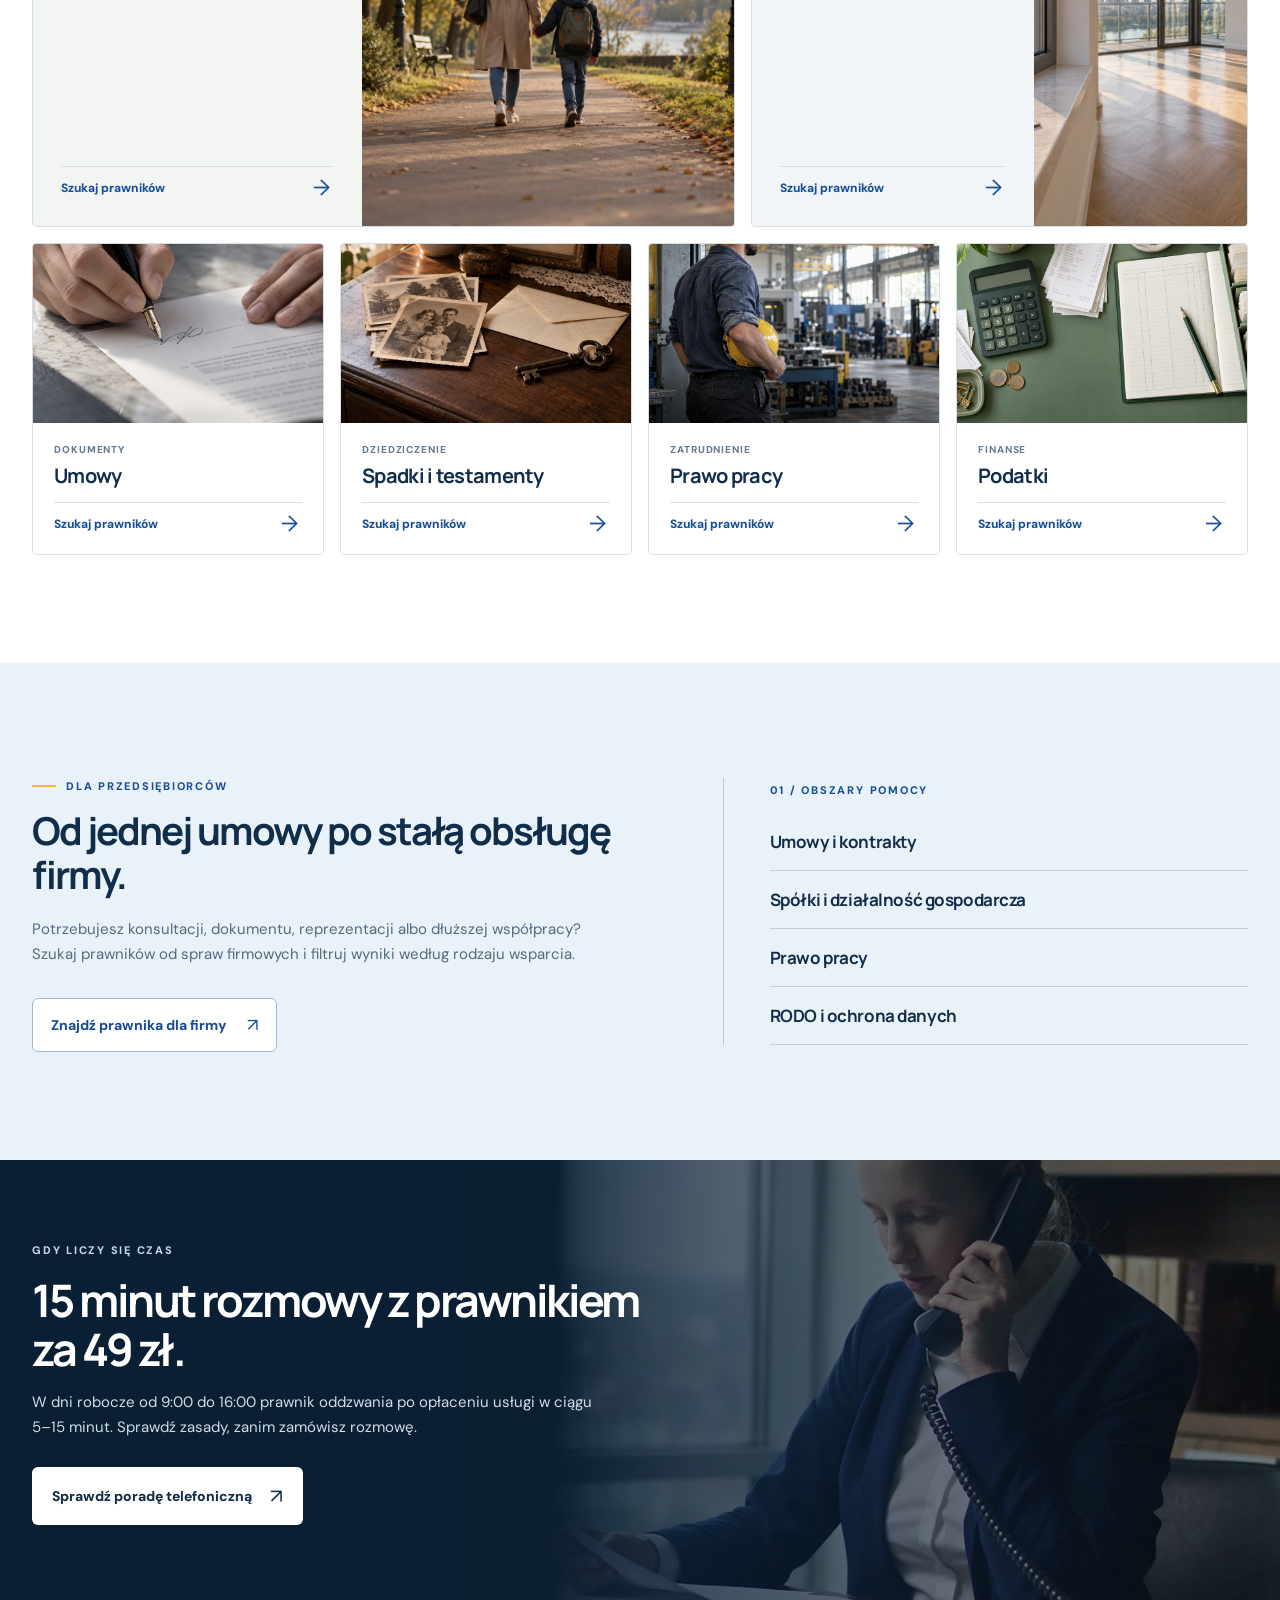
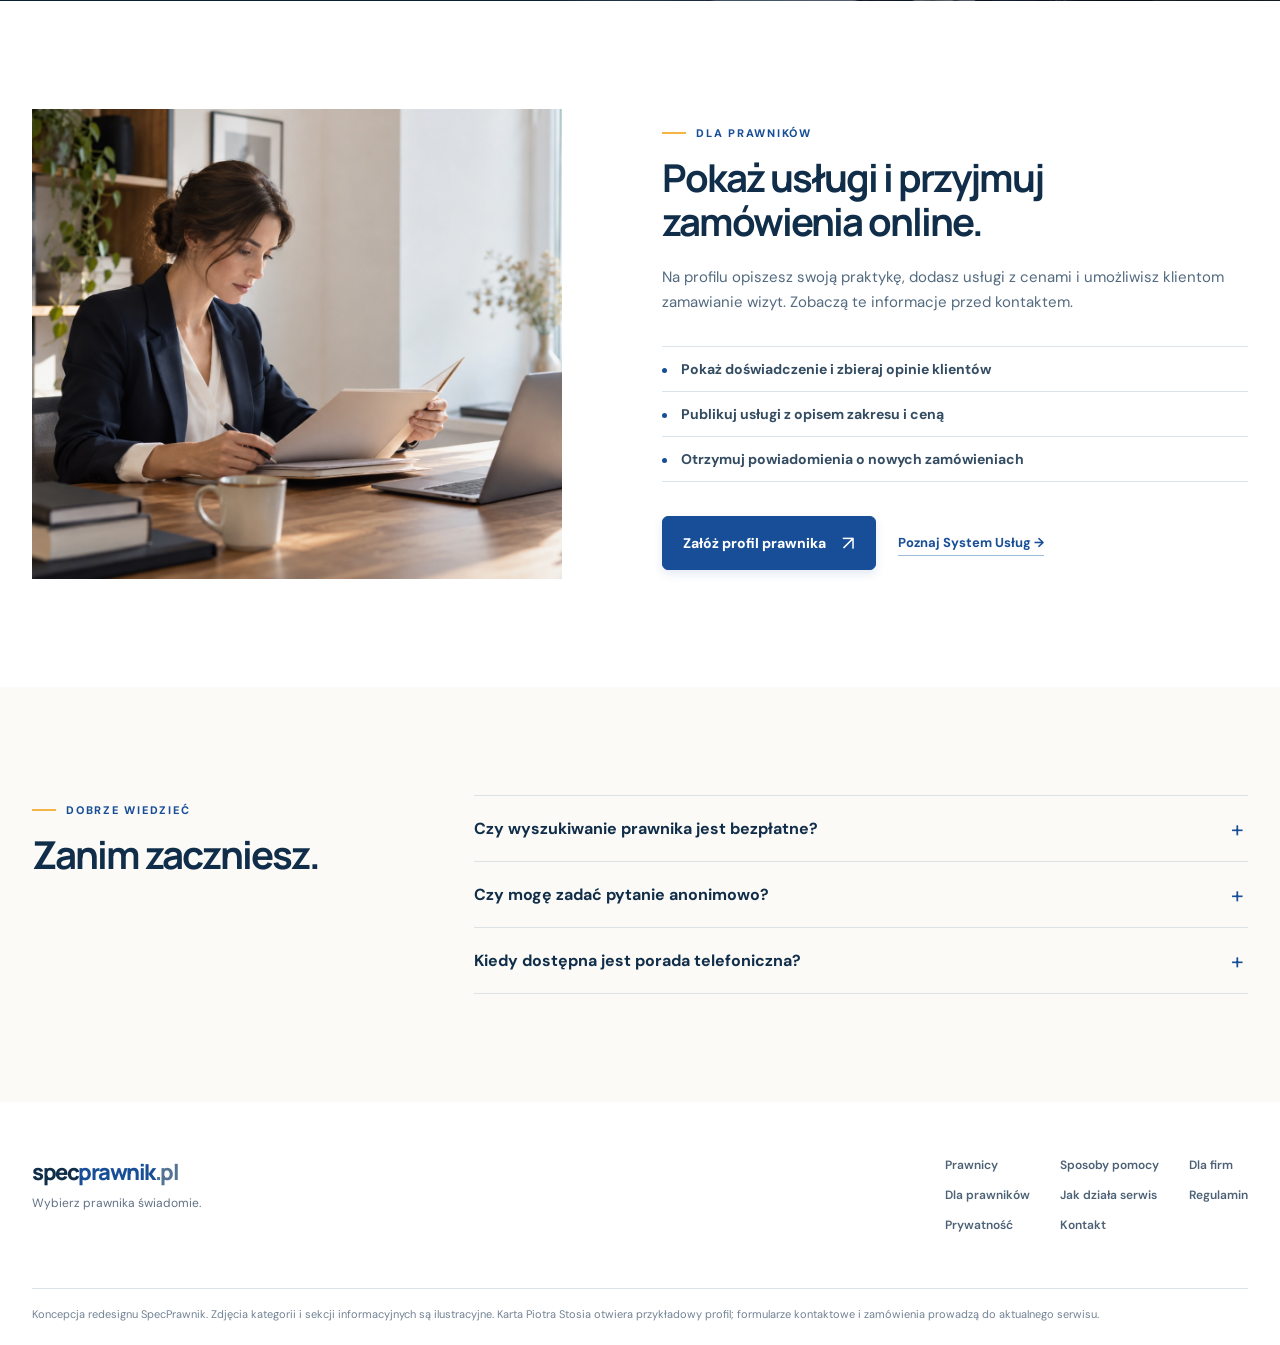
==== commit 468a34ce: "Add redesigned lawyer listing view" ====
--- a/index.html
+++ b/index.html
@@ -24,7 +24,7 @@
         </button>
         <nav class="main-nav" id="main-nav" aria-label="Nawigacja główna">
           <a class="nav-active" href="#szukaj">Znajdź prawnika</a>
-          <a href="#prawnicy">Prawnicy</a>
+          <a href="prawnik/index.html">Prawnicy</a>
           <a href="#sciezki">Sposoby pomocy</a>
           <a href="#dla-firm">Dla firm</a>
           <a href="#dla-prawnikow">Dla prawników</a>
@@ -42,7 +42,7 @@
               <h1 id="hero-title">Znajdź prawnika <em>do swojej sprawy.</em></h1>
               <p class="hero-lead">Porównaj profile i opinie, sprawdź zakres oraz cenę usług i wybierz sposób kontaktu, który Ci odpowiada.</p>
 
-              <form class="hero-search" id="szukaj" action="https://www.specprawnik.pl/prawnik/" method="get">
+              <form class="hero-search" id="szukaj" action="prawnik/index.html" method="get">
                 <div class="hero-search-head"><strong>Wyszukaj specjalistę</strong><span>Bez opłat</span></div>
                 <div class="hero-search-fields">
                   <div class="field">
@@ -82,7 +82,7 @@
             <p>Sprawdź, czym zajmuje się prawnik i co mówią o nim klienci. Wybierz osobę, z którą chcesz omówić swoją sprawę.</p>
             <div class="featured-intro-bottom">
               <span class="featured-city">PRZYKŁADOWE PROFILE · WARSZAWA</span>
-              <a class="featured-all-link" href="https://www.specprawnik.pl/prawnik/">Zobacz wszystkich prawników <span aria-hidden="true">↗</span></a>
+              <a class="featured-all-link" href="prawnik/index.html">Przeglądaj prawników <span aria-hidden="true">↗</span></a>
             </div>
           </div>
           <div class="lawyer-list" aria-label="Przykładowe profile prawników z Warszawy">
@@ -173,7 +173,7 @@
 
       <section class="business section-space" id="dla-firm" aria-labelledby="business-heading">
         <div class="shell business-layout">
-          <div class="business-copy"><span class="section-index">DLA PRZEDSIĘBIORCÓW</span><h2 id="business-heading">Od jednej umowy po stałą obsługę firmy.</h2><p>Potrzebujesz konsultacji, dokumentu, reprezentacji albo dłuższej współpracy? Szukaj prawników od spraw firmowych i filtruj wyniki według rodzaju wsparcia.</p><a class="outline-button" href="https://www.specprawnik.pl/prawnik/biznes/">Znajdź prawnika dla firmy <span aria-hidden="true">↗</span></a></div>
+          <div class="business-copy"><span class="section-index">DLA PRZEDSIĘBIORCÓW</span><h2 id="business-heading">Od jednej umowy po stałą obsługę firmy.</h2><p>Potrzebujesz konsultacji, dokumentu, reprezentacji albo dłuższej współpracy? Szukaj prawników od spraw firmowych i filtruj wyniki według rodzaju wsparcia.</p><a class="outline-button" href="prawnik/index.html?scope=business">Znajdź prawnika dla firmy <span aria-hidden="true">↗</span></a></div>
           <div class="business-topics" aria-label="Przykładowe sprawy firmowe"><span>01 / OBSZARY POMOCY</span><p>Umowy i kontrakty</p><p>Spółki i działalność gospodarcza</p><p>Prawo pracy</p><p>RODO i ochrona danych</p></div>
         </div>
       </section>
@@ -202,9 +202,9 @@
     <footer class="site-footer">
       <div class="shell footer-inner">
         <div><a class="wordmark footer-brand" href="#top">spec<span>prawnik</span><i>.pl</i></a><p>Wybierz prawnika świadomie.</p></div>
-        <nav aria-label="Linki w stopce"><a href="#sciezki">Sposoby pomocy</a><a href="#dla-firm">Dla firm</a><a href="#dla-prawnikow">Dla prawników</a><a href="https://www.specprawnik.pl/jak-dziala-serwis/">Jak działa serwis</a><a href="https://www.specprawnik.pl/regulamin/">Regulamin</a><a href="https://www.specprawnik.pl/dane-osobowe/">Prywatność</a><a href="https://www.specprawnik.pl/inne/kontakt/">Kontakt</a></nav>
+        <nav aria-label="Linki w stopce"><a href="prawnik/index.html">Prawnicy</a><a href="#sciezki">Sposoby pomocy</a><a href="#dla-firm">Dla firm</a><a href="#dla-prawnikow">Dla prawników</a><a href="https://www.specprawnik.pl/jak-dziala-serwis/">Jak działa serwis</a><a href="https://www.specprawnik.pl/regulamin/">Regulamin</a><a href="https://www.specprawnik.pl/dane-osobowe/">Prywatność</a><a href="https://www.specprawnik.pl/inne/kontakt/">Kontakt</a></nav>
       </div>
-      <div class="shell footer-bottom">Koncepcja redesignu SpecPrawnik. Zdjęcia kategorii i sekcji informacyjnych są ilustracyjne. Karta Piotra Stosia otwiera przykładowy profil; formularze i zamówienia prowadzą do aktualnego serwisu.</div>
+      <div class="shell footer-bottom">Koncepcja redesignu SpecPrawnik. Zdjęcia kategorii i sekcji informacyjnych są ilustracyjne. Karta Piotra Stosia otwiera przykładowy profil; formularze kontaktowe i zamówienia prowadzą do aktualnego serwisu.</div>
     </footer>
   </body>
 </html>
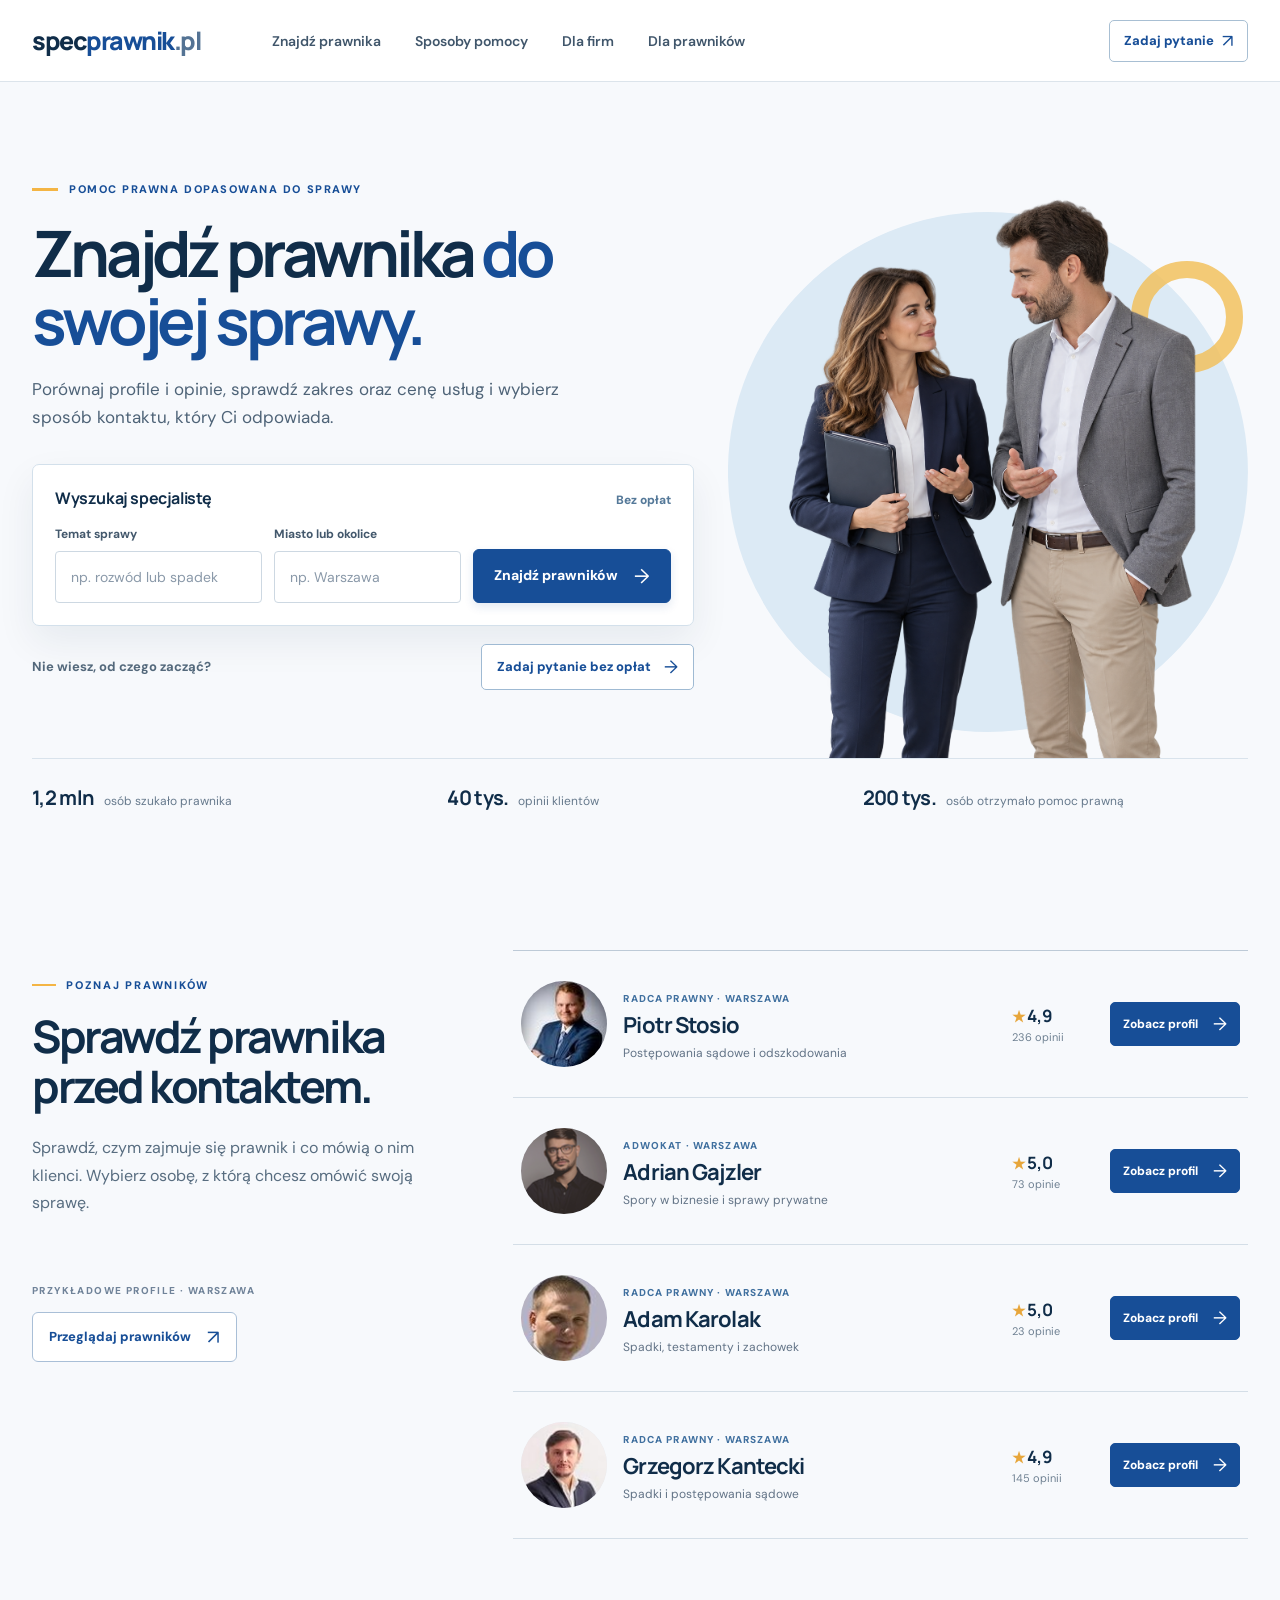
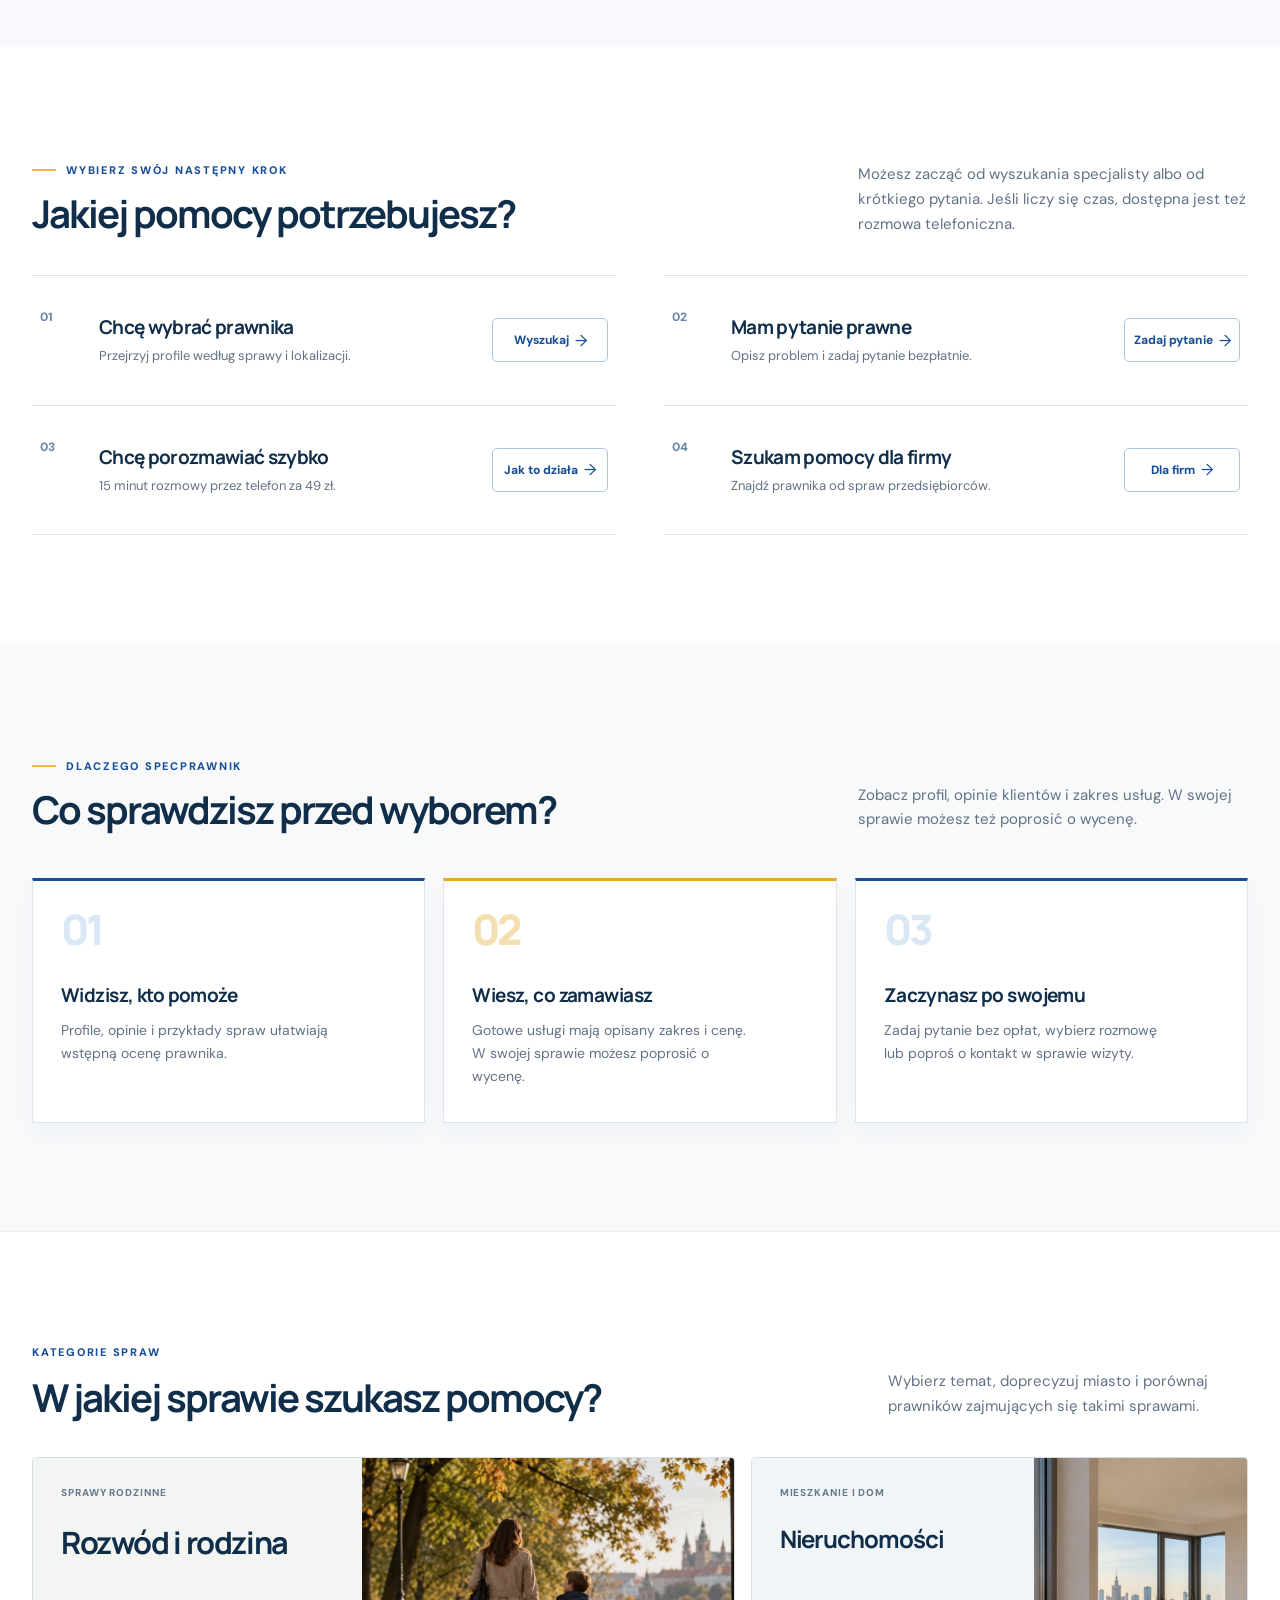
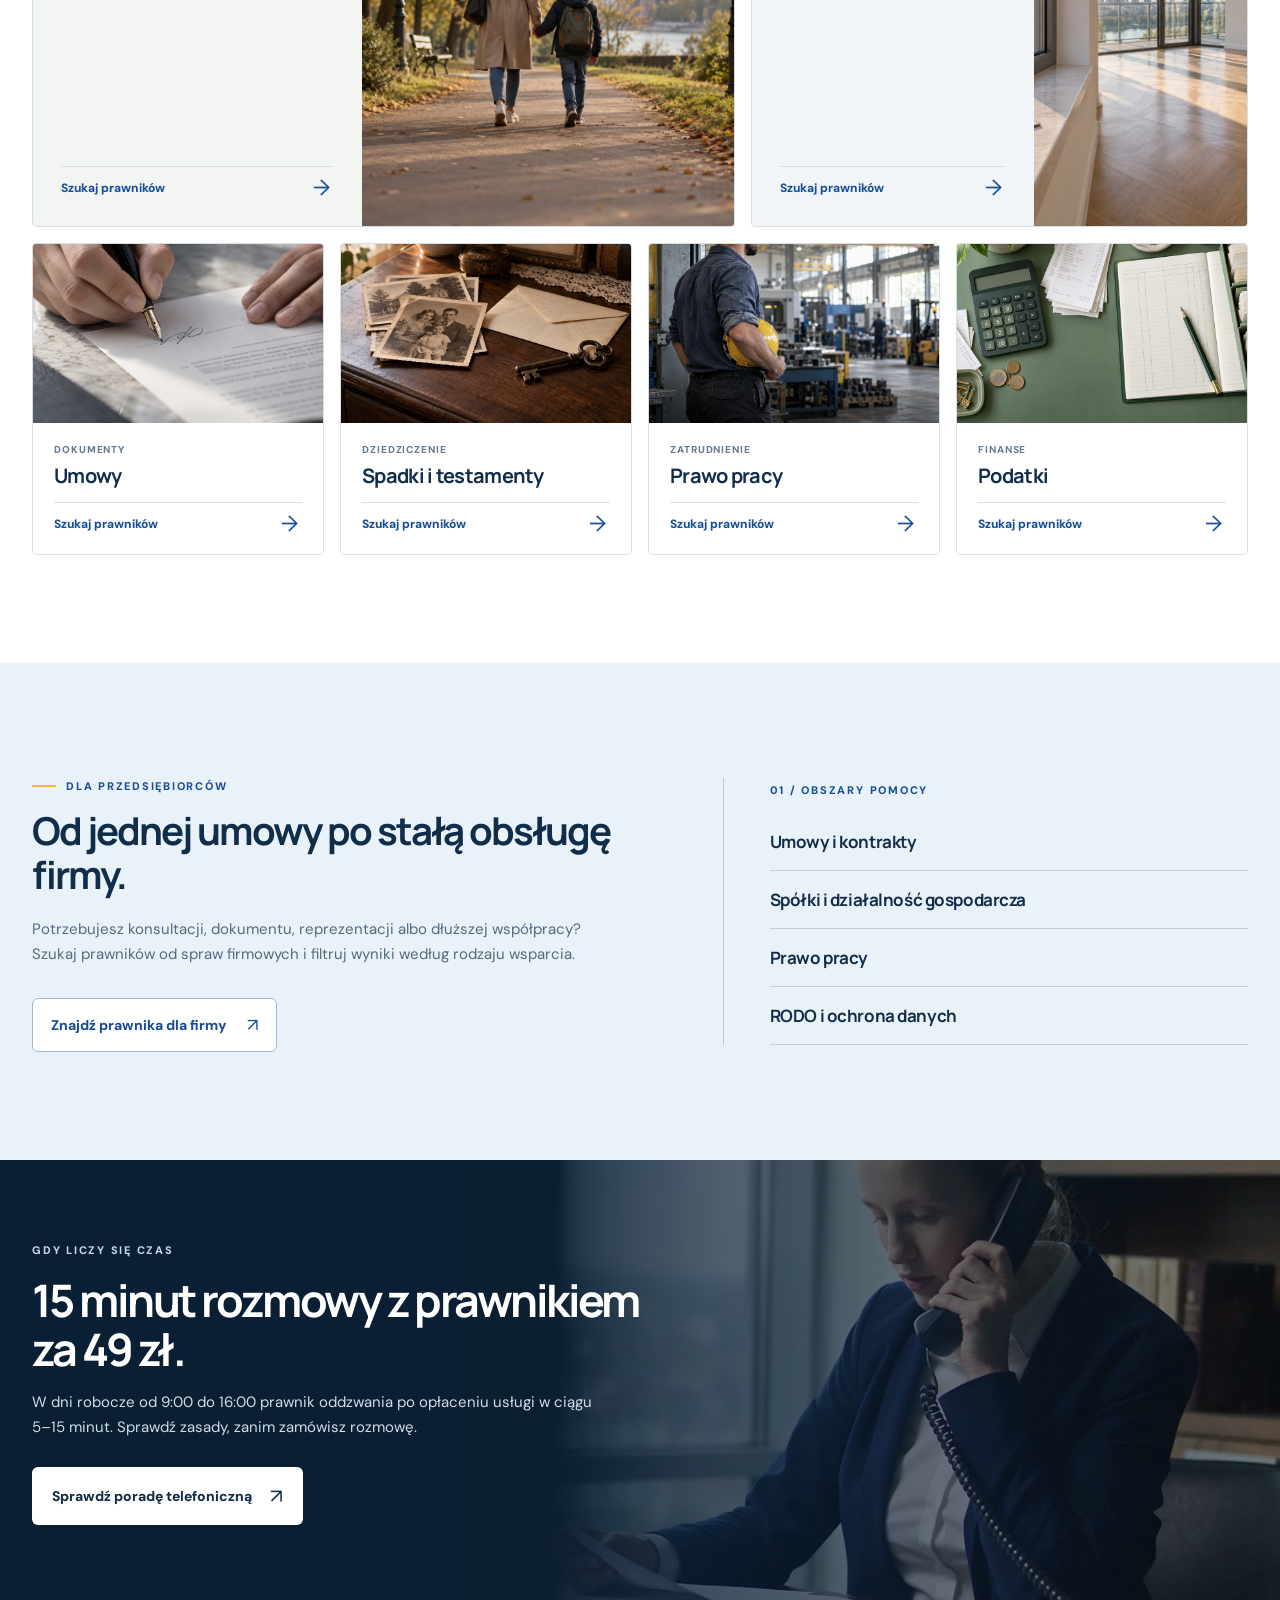
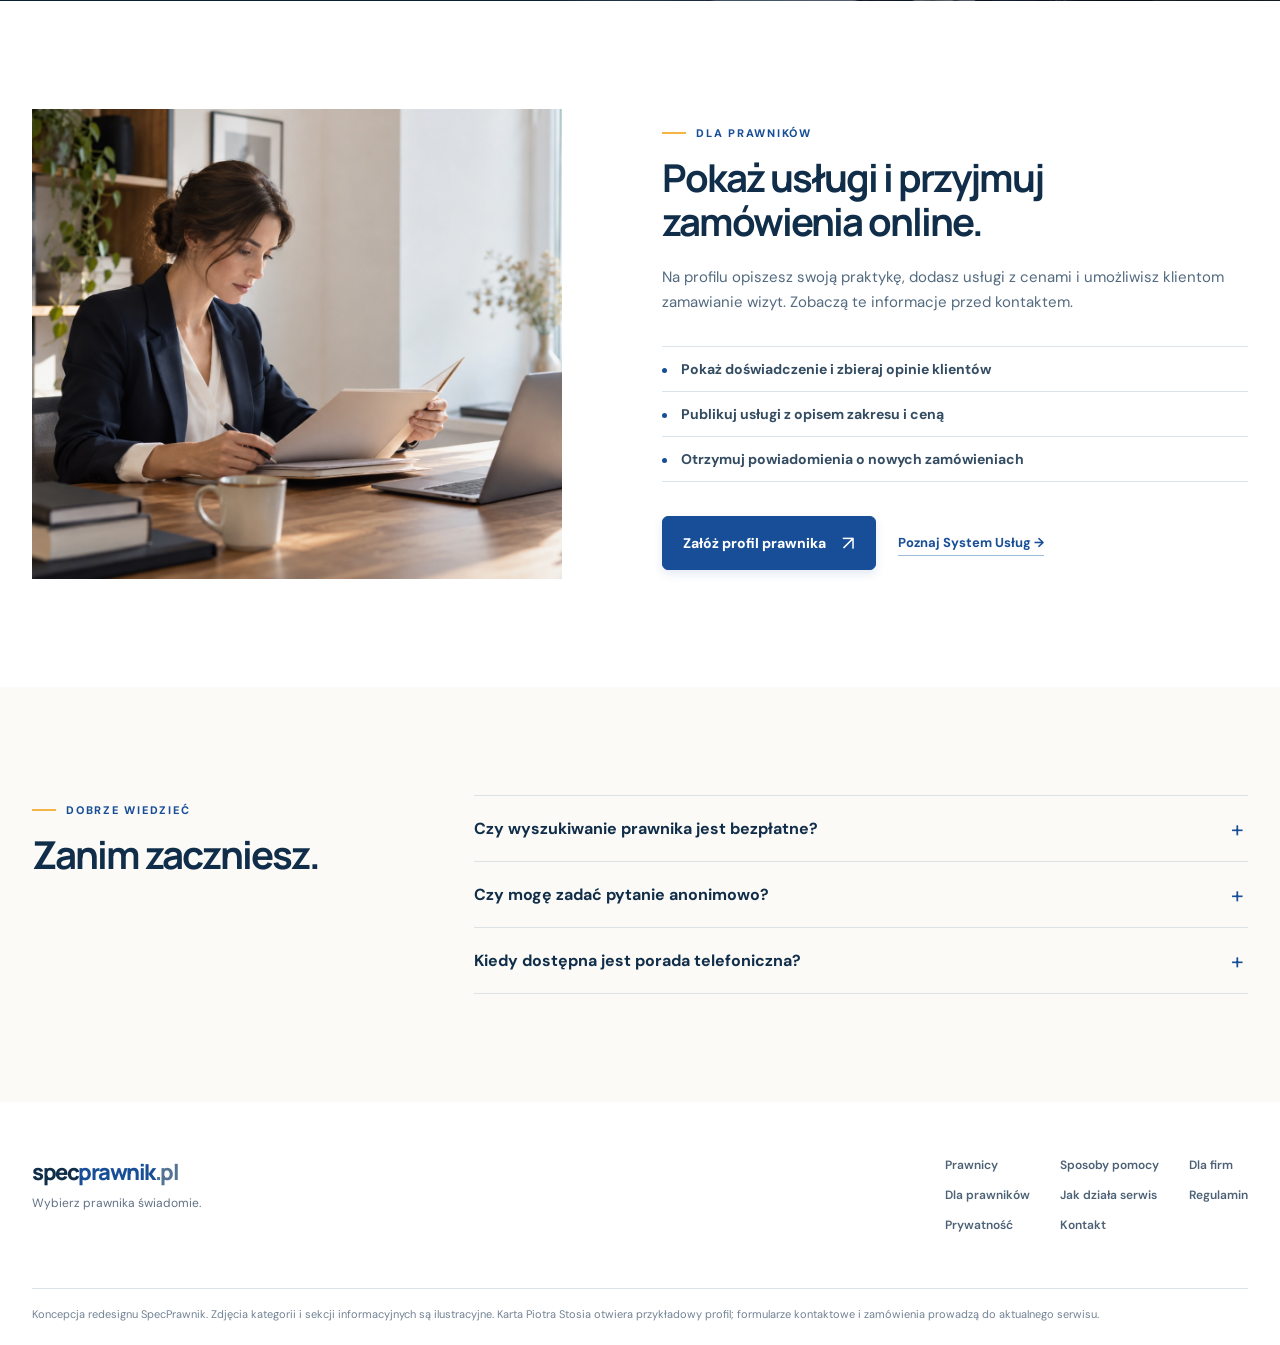
==== commit 262742fc: "Refine lawyer directory and add comparison" ====
--- a/index.html
+++ b/index.html
@@ -23,8 +23,7 @@
           <span></span><span></span><span></span>
         </button>
         <nav class="main-nav" id="main-nav" aria-label="Nawigacja główna">
-          <a class="nav-active" href="#szukaj">Znajdź prawnika</a>
-          <a href="prawnik/index.html">Prawnicy</a>
+          <a href="prawnik/index.html">Znajdź prawnika</a>
           <a href="#sciezki">Sposoby pomocy</a>
           <a href="#dla-firm">Dla firm</a>
           <a href="#dla-prawnikow">Dla prawników</a>
